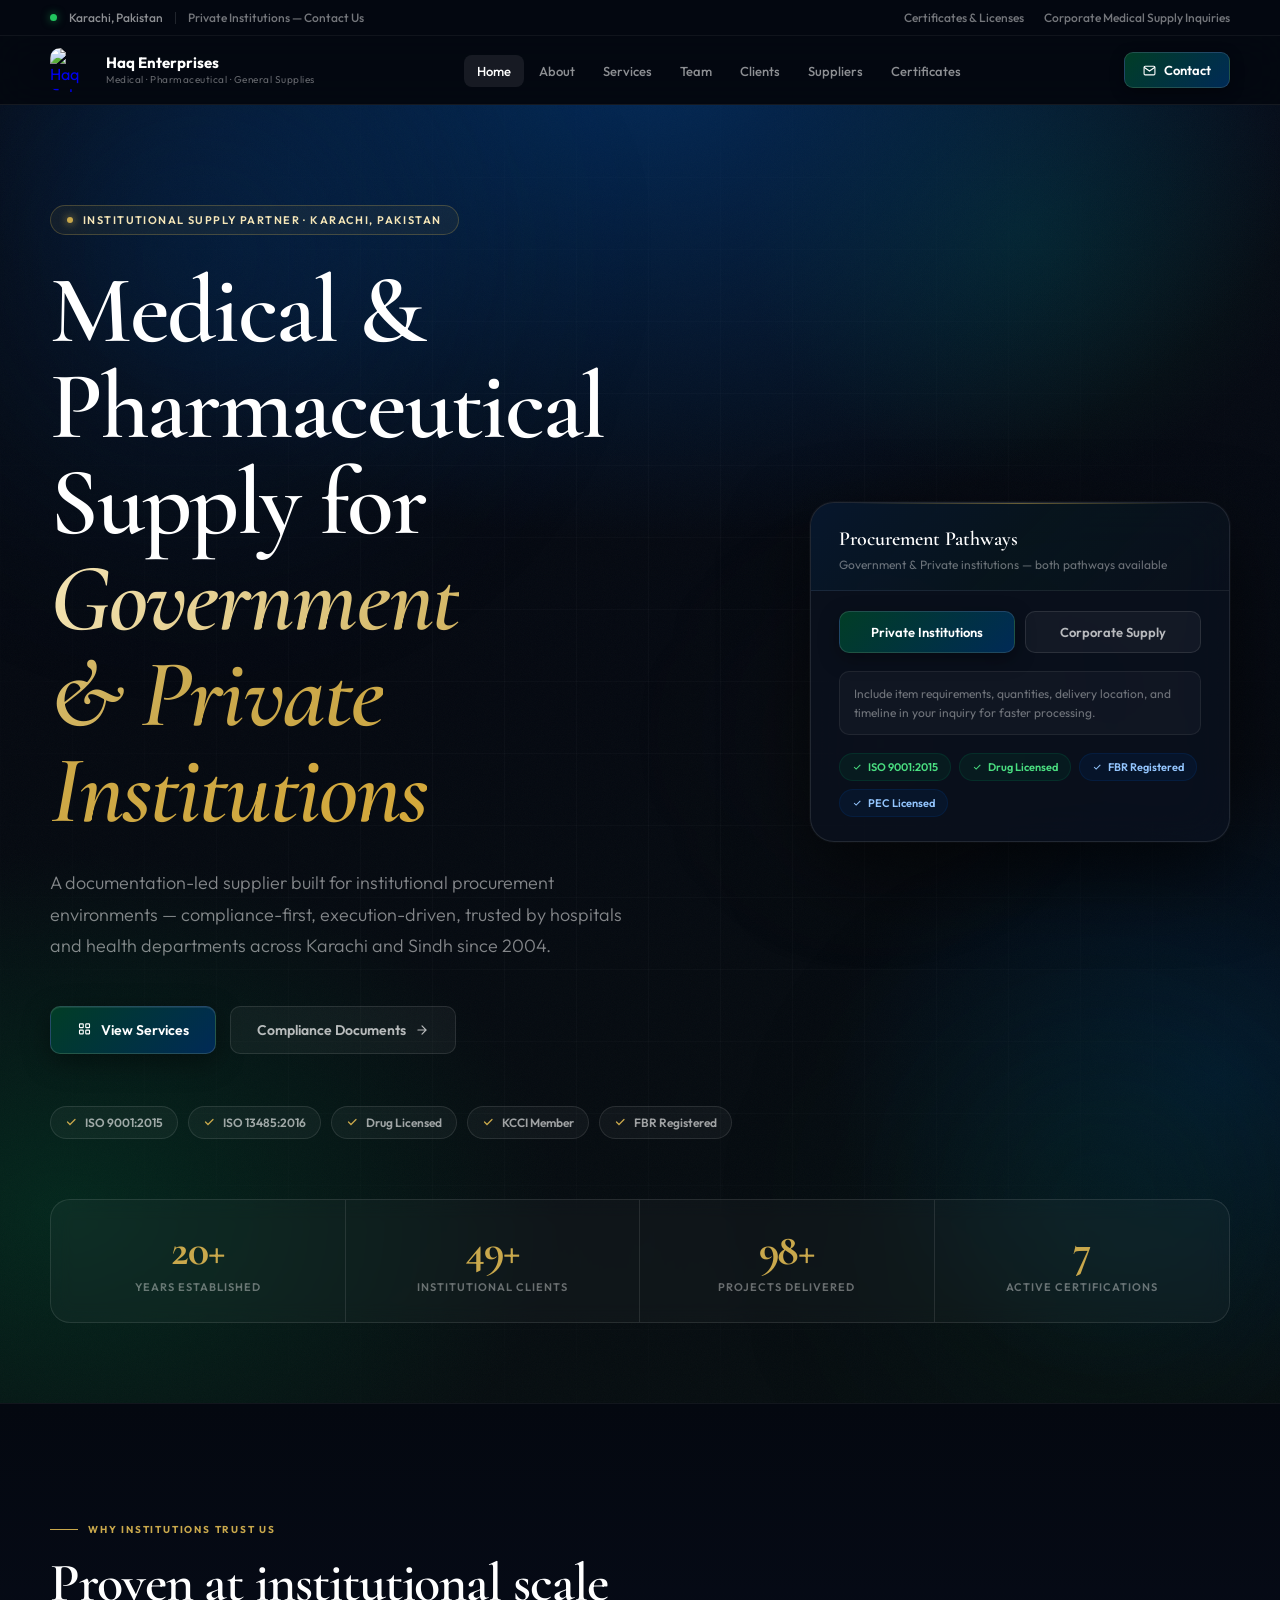
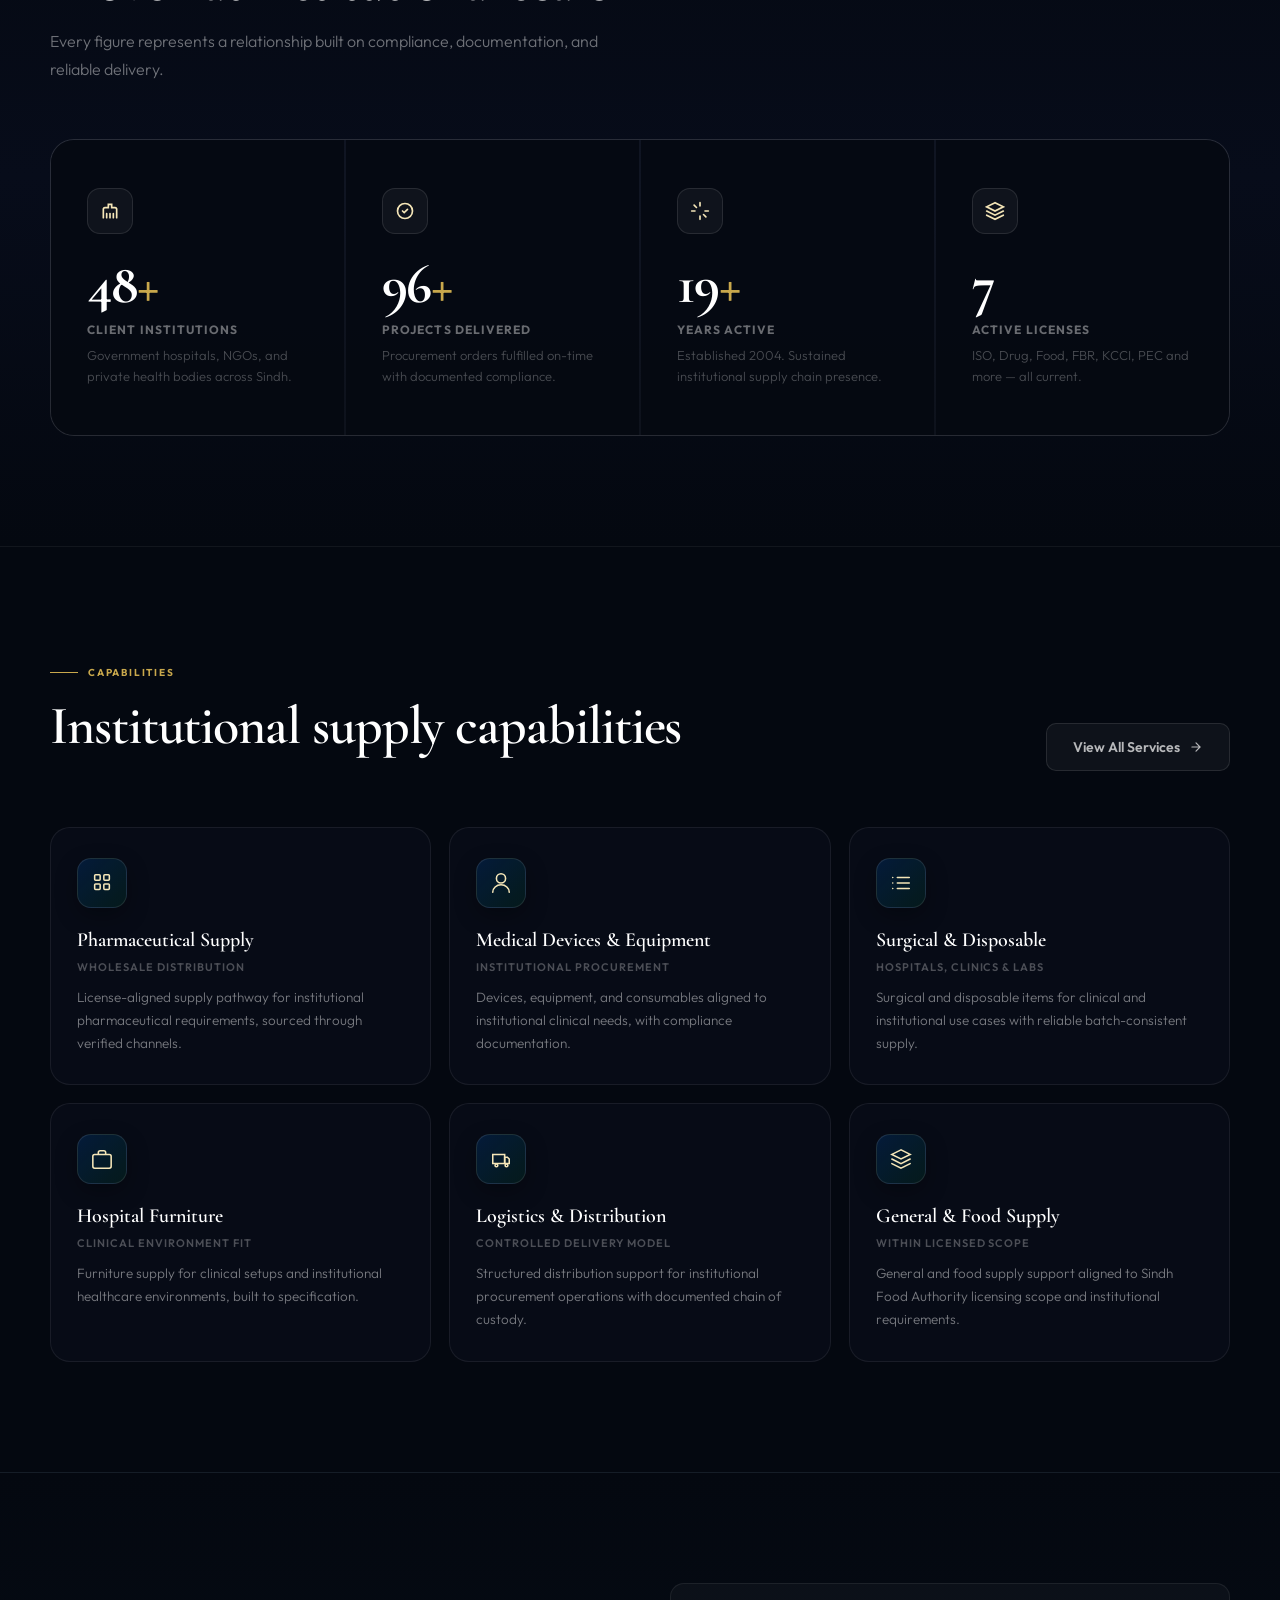
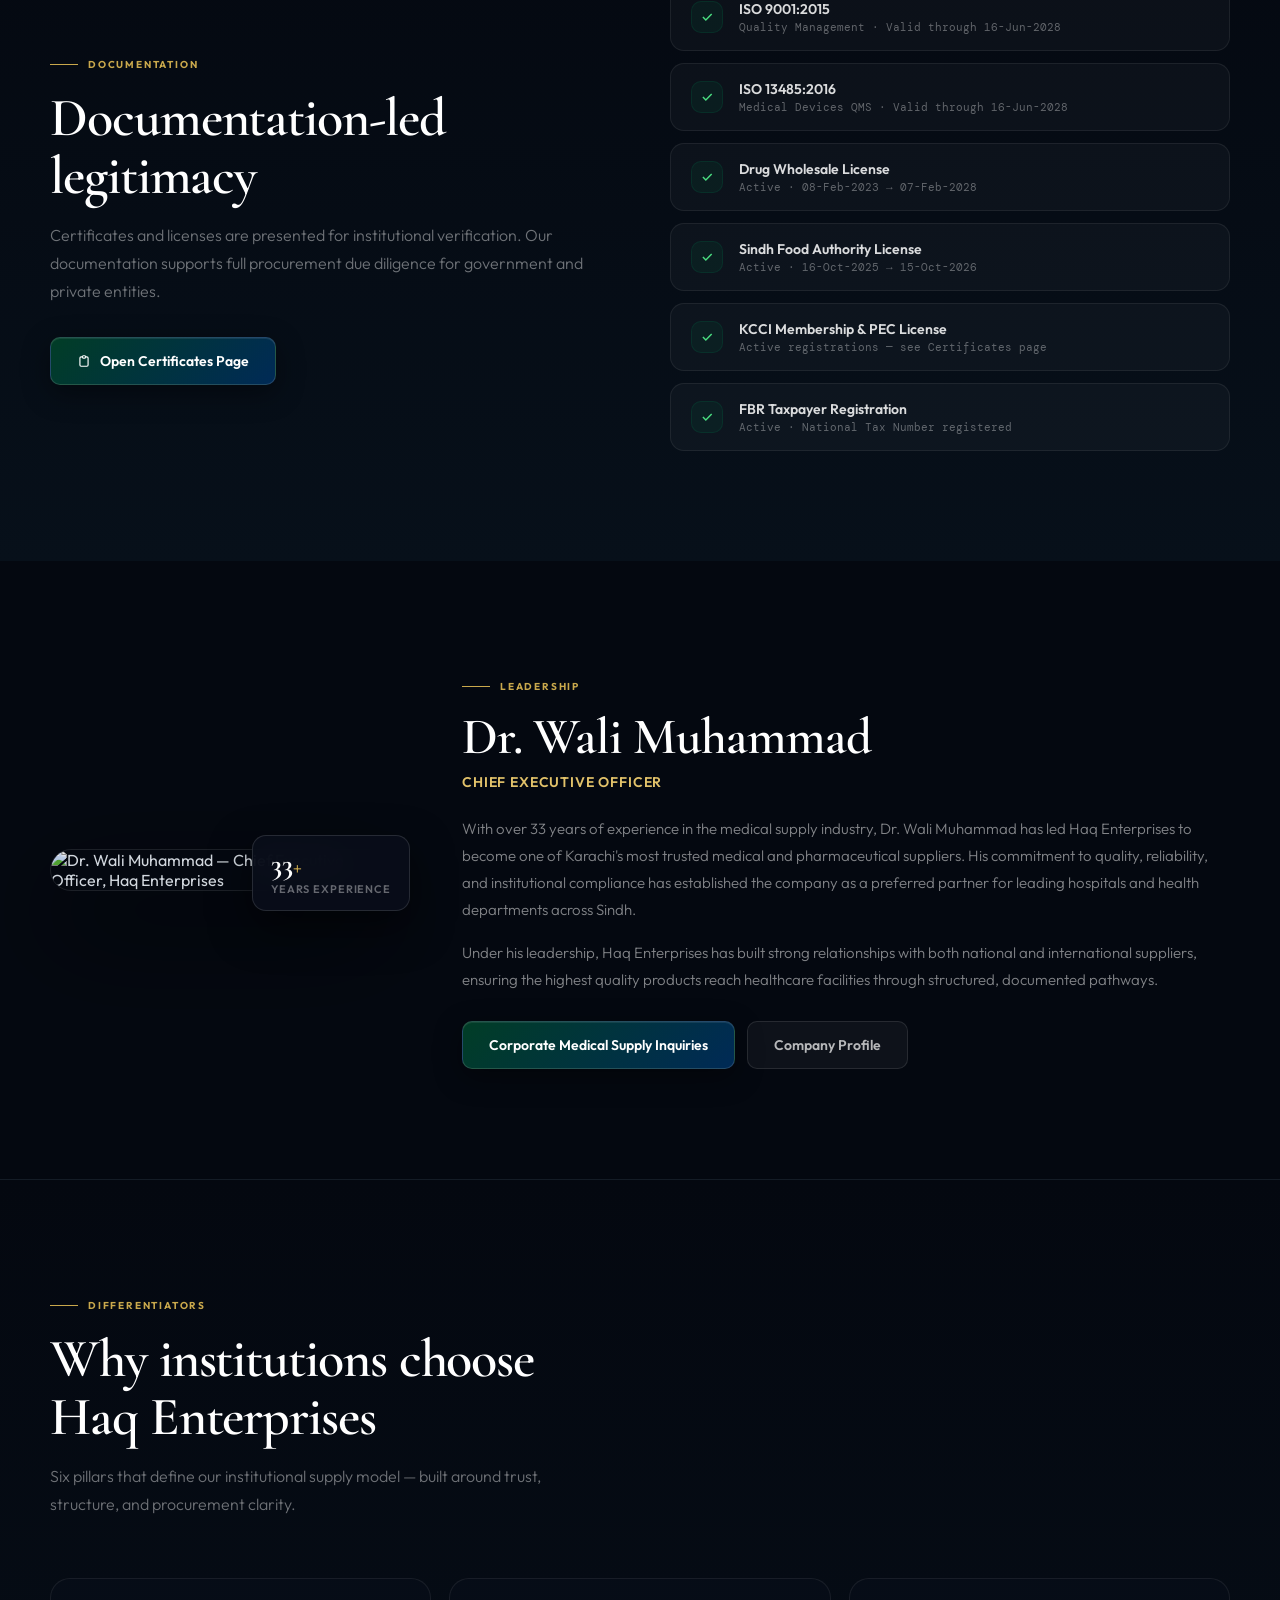
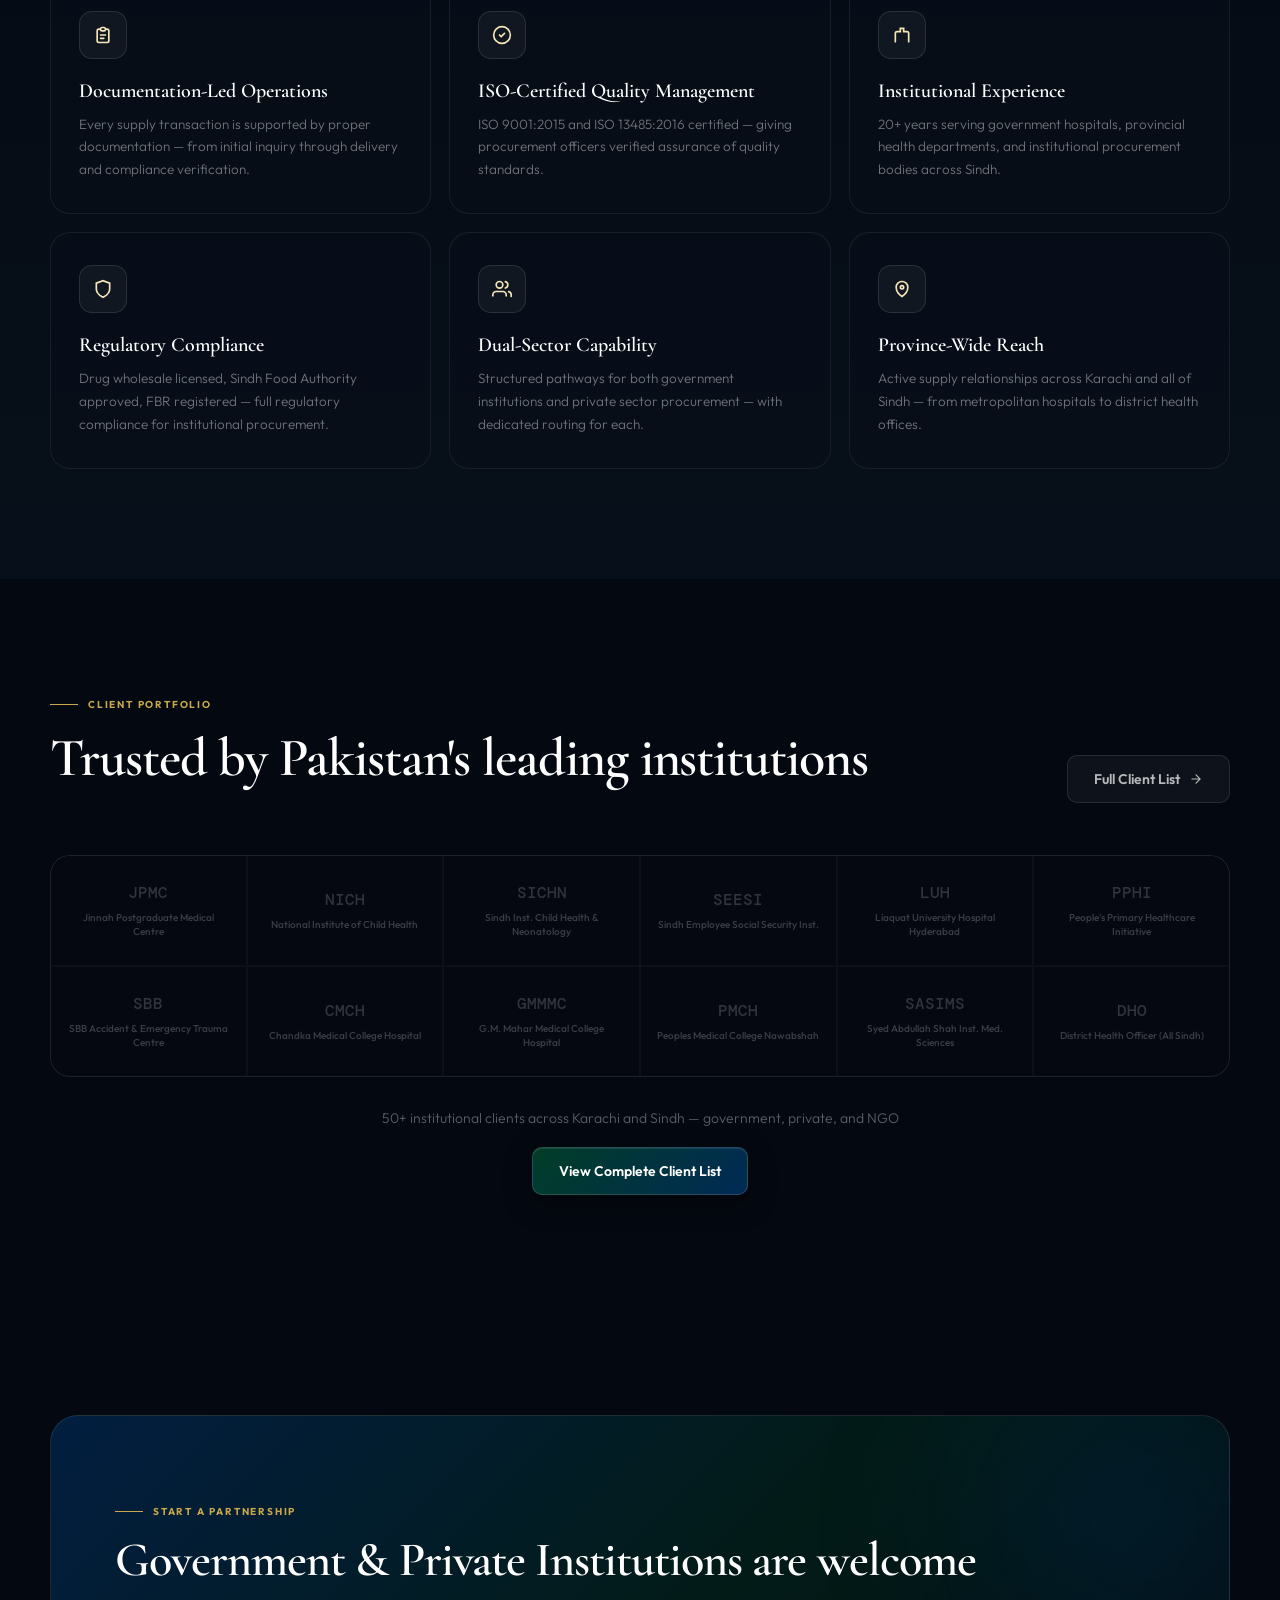
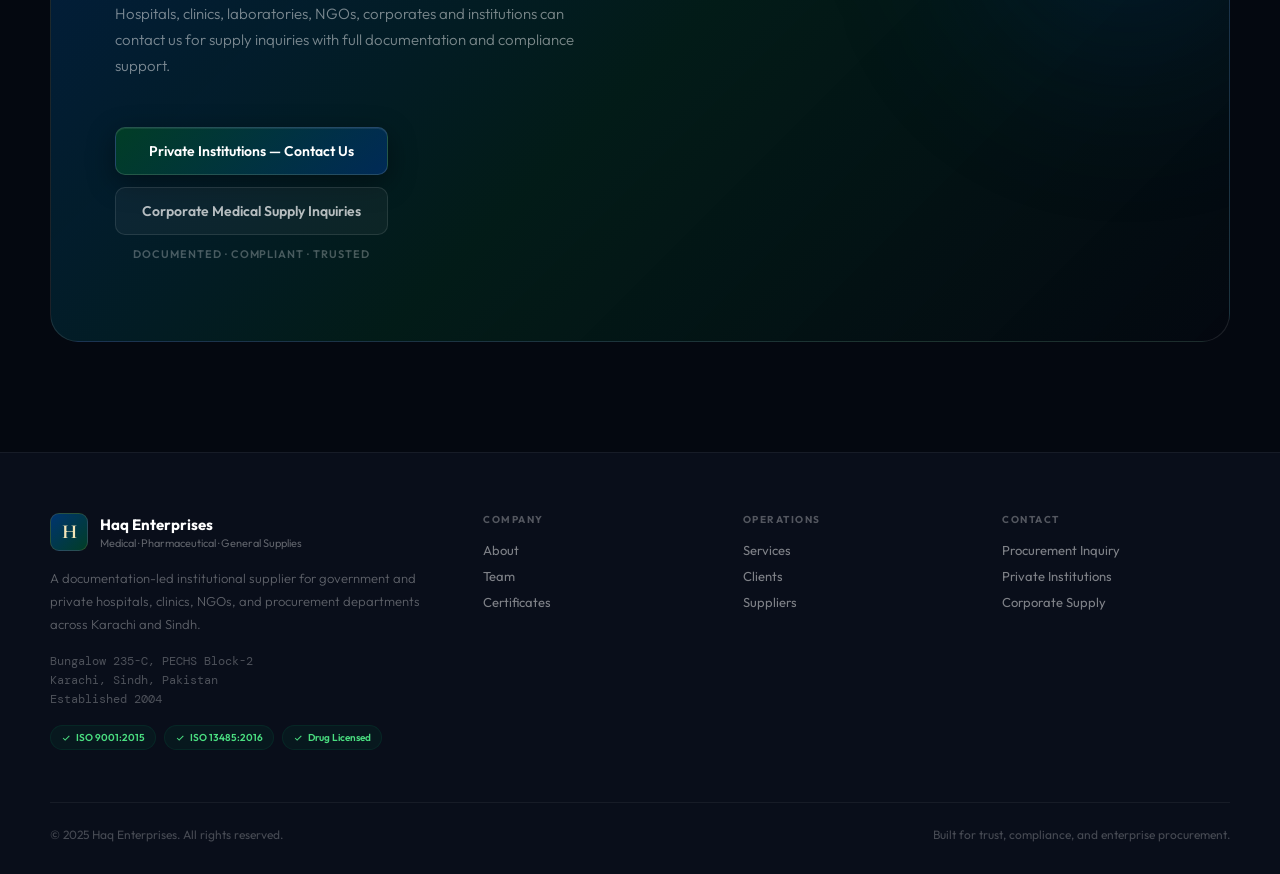
==== index.html @ 86def3c5 "Add files via upload" ====
<!DOCTYPE html>
<html lang="en">
<head>
  <meta charset="utf-8"/>
  <meta name="viewport" content="width=device-width, initial-scale=1"/>
  <meta name="theme-color" content="#001122"/>
  <title>Haq Enterprises — Institutional Medical, Pharmaceutical &amp; General Supplier · Karachi</title>
  <meta name="description" content="Haq Enterprises is a documentation-led institutional supplier for government and private hospitals, clinics, NGOs, and procurement departments across Karachi and Sindh. ISO 9001:2015 certified."/>
  <meta name="robots" content="index, follow"/>
  <link rel="canonical" href="index.html"/>
  <meta property="og:type" content="website"/>
  <meta property="og:title" content="Haq Enterprises — Institutional Medical &amp; Pharmaceutical Supplier"/>
  <meta property="og:description" content="Documentation-led institutional supply partner for government and private hospitals, clinics, laboratories, NGOs, and procurement departments."/>
  <meta property="og:site_name" content="Haq Enterprises"/>

  <link rel="preconnect" href="https://fonts.googleapis.com"/>
  <link rel="preconnect" href="https://fonts.gstatic.com" crossorigin/>
  <link href="https://fonts.googleapis.com/css2?family=Cormorant+Garamond:ital,wght@0,400;0,500;0,600;0,700;1,400;1,600&family=Outfit:wght@300;400;500;600;700&family=DM+Mono:wght@400;500&display=swap" rel="stylesheet"/>

  <script type="application/ld+json">
  {"@context":"https://schema.org","@graph":[{"@type":["Organization","LocalBusiness","MedicalBusiness"],"name":"Haq Enterprises","url":"index.html","logo":"assets/images/logo.png","description":"Institutional medical, pharmaceutical and general supplier based in Karachi.","address":{"@type":"PostalAddress","streetAddress":"Bungalow 235-C, PECHS Block-2","addressLocality":"Karachi","addressRegion":"Sindh","addressCountry":"PK"},"areaServed":"Pakistan"}]}
  </script>

  <style>
    /* ═══════════════════════════════════════════════════════
       HAQ ENTERPRISES — HOMEPAGE DESIGN SYSTEM
       Aesthetic: Dark Institutional Luxury
       Fonts: Cormorant Garamond (display) + Outfit (body) + DM Mono
    ═══════════════════════════════════════════════════════ */

    :root {
      --ink:        #040810;
      --ink-2:      #090e1a;
      --ink-3:      #0f1828;
      --navy:       #001F3F;
      --navy-2:     #002a56;
      --navy-3:     #003470;
      --forest:     #012a1a;
      --forest-2:   #013d26;
      --forest-3:   #016040;
      --platinum:   #e0e6ed;
      --platinum-2: #c8d2de;
      --gold:       #c9a84c;
      --gold-2:     #e2c26a;
      --gold-light: #f5e6b8;
      --white:      #ffffff;
      --glass:      rgba(255,255,255,0.045);
      --glass-2:    rgba(255,255,255,0.08);
      --glass-border: rgba(255,255,255,0.10);
      --glass-border-2: rgba(255,255,255,0.16);
      --ease:       cubic-bezier(0.25, 0.46, 0.45, 0.94);
      --ease-out:   cubic-bezier(0.16, 1, 0.3, 1);
    }

    *, *::before, *::after { box-sizing: border-box; margin: 0; padding: 0; }
    html { scroll-behavior: smooth; }
    body {
      font-family: 'Outfit', sans-serif;
      background: var(--ink);
      color: var(--platinum);
      overflow-x: hidden;
      -webkit-font-smoothing: antialiased;
    }
    ::-webkit-scrollbar { width: 5px; }
    ::-webkit-scrollbar-track { background: var(--ink-2); }
    ::-webkit-scrollbar-thumb { background: var(--navy-3); border-radius: 3px; }
    ::selection { background: rgba(201,168,76,0.25); color: var(--white); }
    img { max-width: 100%; display: block; }
    a { text-decoration: none; }

    /* ═══ LAYOUT ═══ */
    .container { max-width: 1260px; margin: 0 auto; padding: 0 40px; }
    .section { padding: 110px 0; }
    .section-sm { padding: 72px 0; }
    @media (max-width:768px) { .container { padding: 0 20px; } .section { padding: 72px 0; } .section-sm { padding: 48px 0; } }

    /* ═══ TOP BAR ═══ */
    .topbar {
      background: rgba(4,8,16,0.95);
      border-bottom: 1px solid rgba(255,255,255,0.05);
      padding: 10px 0;
    }
    .topbar-inner {
      display: flex; align-items: center; justify-content: space-between;
    }
    .topbar-left { display: flex; align-items: center; gap: 12px; }
    .topbar-live {
      width: 7px; height: 7px; border-radius: 50%;
      background: #22c55e;
      box-shadow: 0 0 8px rgba(34,197,94,0.6);
      animation: pulse-live 2s ease-in-out infinite;
    }
    @keyframes pulse-live { 0%,100%{opacity:1} 50%{opacity:0.4} }
    .topbar-text { font-size: 12px; font-weight: 500; color: rgba(255,255,255,0.55); }
    .topbar-link { font-size: 12px; font-weight: 500; color: rgba(255,255,255,0.45); transition: color .2s; }
    .topbar-link:hover { color: var(--gold-2); }
    .topbar-sep { width: 1px; height: 12px; background: rgba(255,255,255,0.12); }
    .topbar-right { display: flex; align-items: center; gap: 20px; }
    @media (max-width:900px) { .topbar { display: none; } }

    /* ═══ NAVIGATION ═══ */
    .nav {
      position: sticky; top: 0; z-index: 999;
      background: rgba(4,8,16,0.88);
      backdrop-filter: blur(20px) saturate(160%);
      border-bottom: 1px solid rgba(255,255,255,0.07);
      padding: 0;
    }
    .nav-inner {
      display: flex; align-items: center; justify-content: space-between;
      height: 68px;
    }
    .nav-brand {
      display: flex; align-items: center; gap: 12px;
    }
    .nav-brand-mark {
      width: 40px; height: 40px; border-radius: 10px; flex: 0 0 auto;
      background: linear-gradient(135deg, var(--navy-3), var(--forest-2));
      display: flex; align-items: center; justify-content: center;
      font-family: 'Cormorant Garamond', serif;
      font-size: 22px; font-weight: 700; color: var(--gold-light);
      border: 1px solid rgba(201,168,76,0.25);
      box-shadow: 0 6px 20px rgba(0,0,0,0.4);
    }
    .nav-brand-name { font-size: 15px; font-weight: 700; color: var(--white); line-height: 1; }
    .nav-brand-sub { font-size: 10px; font-weight: 400; color: rgba(255,255,255,0.38); letter-spacing: 0.05em; margin-top: 3px; }
    .nav-links { display: flex; align-items: center; gap: 2px; list-style: none; }
    .nav-links a { padding: 8px 13px; border-radius: 8px; font-size: 13px; font-weight: 500; color: rgba(255,255,255,0.55); transition: color .2s, background .2s; }
    .nav-links a:hover { color: var(--white); background: var(--glass); }
    .nav-links a.active { color: var(--white); background: var(--glass-2); }
    .nav-cta {
      display: inline-flex; align-items: center; gap: 8px;
      padding: 9px 18px; border-radius: 9px;
      background: linear-gradient(135deg, var(--forest-2), var(--navy-2));
      color: var(--white); font-size: 13px; font-weight: 600;
      border: 1px solid rgba(255,255,255,0.13);
      box-shadow: 0 4px 14px rgba(0,0,0,0.35);
      transition: transform .2s var(--ease), box-shadow .2s;
    }
    .nav-cta:hover { transform: translateY(-1px); box-shadow: 0 8px 24px rgba(0,0,0,0.45); color: var(--white); }
    .nav-toggle { display: none; background: none; border: 1px solid rgba(255,255,255,0.15); border-radius: 8px; padding: 8px 10px; cursor: pointer; color: var(--platinum); }
    @media (max-width:900px) {
      .nav-links { display: none; }
      .nav-cta { display: none; }
      .nav-toggle { display: flex; align-items: center; }
    }

    /* ═══ HERO ═══ */
    .hero {
      position: relative;
      min-height: 100vh;
      display: grid;
      place-items: center;
      padding: 100px 0 80px;
      overflow: hidden;
    }

    /* Multi-layer atmospheric background */
    .hero-bg {
      position: absolute; inset: 0; z-index: 0;
      background:
        radial-gradient(ellipse 100% 70% at 50% -5%, rgba(0,52,112,0.75), transparent 55%),
        radial-gradient(ellipse 70% 50% at 5% 85%, rgba(1,61,38,0.55), transparent 55%),
        radial-gradient(ellipse 55% 45% at 95% 75%, rgba(0,32,63,0.6), transparent 55%),
        radial-gradient(ellipse 40% 35% at 80% 10%, rgba(1,96,64,0.25), transparent 55%),
        linear-gradient(180deg, #050a14 0%, #040810 45%, #060d10 100%);
    }

    /* Fine grid */
    .hero-grid {
      position: absolute; inset: 0; z-index: 1;
      background-image:
        linear-gradient(rgba(255,255,255,0.022) 1px, transparent 1px),
        linear-gradient(90deg, rgba(255,255,255,0.022) 1px, transparent 1px);
      background-size: 72px 72px;
      mask-image: radial-gradient(ellipse 90% 90% at 50% 50%, black 20%, transparent 75%);
    }

    /* Noise grain */
    .hero-noise {
      position: absolute; inset: 0; z-index: 2;
      opacity: 0.028;
      background-image: url("data:image/svg+xml,%3Csvg viewBox='0 0 256 256' xmlns='http://www.w3.org/2000/svg'%3E%3Cfilter id='noise'%3E%3CfeTurbulence type='fractalNoise' baseFrequency='0.9' numOctaves='4' stitchTiles='stitch'/%3E%3C/filter%3E%3Crect width='100%25' height='100%25' filter='url(%23noise)'/%3E%3C/svg%3E");
      background-repeat: repeat;
      background-size: 200px 200px;
      pointer-events: none;
    }

    /* Atmospheric orbs */
    .orb { position: absolute; border-radius: 50%; filter: blur(90px); pointer-events: none; z-index: 1; }
    .orb-a { width: 700px; height: 700px; top: -200px; left: -150px; background: radial-gradient(circle, rgba(0,52,112,0.38), transparent 65%); animation: driftA 22s ease-in-out infinite alternate; }
    .orb-b { width: 550px; height: 550px; bottom: -80px; right: -100px; background: radial-gradient(circle, rgba(1,61,38,0.32), transparent 65%); animation: driftB 28s ease-in-out infinite alternate; }
    .orb-c { width: 350px; height: 350px; top: 35%; left: 55%; background: radial-gradient(circle, rgba(201,168,76,0.06), transparent 65%); animation: pulse-orb 9s ease-in-out infinite; }
    @keyframes driftA { from{transform:translate(0,0)} to{transform:translate(50px,35px)} }
    @keyframes driftB { from{transform:translate(0,0)} to{transform:translate(-40px,25px)} }
    @keyframes pulse-orb { 0%,100%{transform:scale(1);opacity:.5} 50%{transform:scale(1.2);opacity:1} }

    /* Medical cross elements */
    .med-x { position: absolute; z-index: 2; pointer-events: none; opacity: 0; animation: medFloat 14s ease-in-out infinite; }
    .med-x svg { opacity: 0.07; }
    .med-x:nth-child(1) { top: 18%; left: 6%; animation-duration: 13s; animation-delay: 0s; }
    .med-x:nth-child(2) { top: 72%; left: 4%; animation-duration: 17s; animation-delay: 2s; }
    .med-x:nth-child(3) { top: 14%; right: 8%; animation-duration: 15s; animation-delay: 1s; }
    .med-x:nth-child(4) { top: 78%; right: 6%; animation-duration: 12s; animation-delay: 4s; }
    .med-x:nth-child(5) { top: 44%; left: 2%; animation-duration: 19s; animation-delay: 3s; }
    .med-x:nth-child(6) { top: 30%; right: 3%; animation-duration: 16s; animation-delay: 6s; }
    @keyframes medFloat {
      0%,100% { opacity:0; transform: translateY(0) rotate(0deg); }
      10%,90% { opacity:1; }
      50% { transform: translateY(-18px) rotate(8deg); }
    }

    .hero-inner { position: relative; z-index: 3; width: 100%; }

    /* Eyebrow */
    .hero-eyebrow {
      display: inline-flex; align-items: center; gap: 10px;
      padding: 7px 16px; border-radius: 999px;
      border: 1px solid rgba(201,168,76,0.28);
      background: rgba(201,168,76,0.07);
      font-size: 11px; font-weight: 600;
      color: var(--gold-light);
      letter-spacing: 0.13em; text-transform: uppercase;
      margin-bottom: 28px;
      animation: slideUp 0.9s var(--ease-out) both;
    }
    .eyebrow-dot { width: 6px; height: 6px; border-radius: 50%; background: var(--gold); box-shadow: 0 0 8px var(--gold); animation: pulse-live 2s ease-in-out infinite; }

    /* Main headline */
    .hero-h1 {
      font-family: 'Cormorant Garamond', serif;
      font-size: clamp(48px, 7.5vw, 96px);
      font-weight: 600; line-height: 1.0;
      letter-spacing: -0.02em;
      color: var(--white);
      margin-bottom: 28px;
      animation: slideUp 0.9s var(--ease-out) 0.1s both;
    }
    .hero-h1 em {
      font-style: italic;
      background: linear-gradient(130deg, var(--gold-light) 0%, var(--gold) 50%, #d4a83a 100%);
      -webkit-background-clip: text; -webkit-text-fill-color: transparent; background-clip: text;
    }

    /* Sub */
    .hero-sub {
      font-size: clamp(15px, 2vw, 18px);
      font-weight: 300; line-height: 1.75;
      color: rgba(255,255,255,0.5);
      max-width: 580px;
      margin-bottom: 44px;
      animation: slideUp 0.9s var(--ease-out) 0.2s both;
    }

    /* CTA row */
    .hero-btns {
      display: flex; gap: 14px; flex-wrap: wrap;
      margin-bottom: 52px;
      animation: slideUp 0.9s var(--ease-out) 0.3s both;
    }
    .btn-primary {
      display: inline-flex; align-items: center; gap: 9px;
      padding: 14px 26px; border-radius: 10px;
      background: linear-gradient(135deg, var(--forest-2), var(--navy-2));
      color: var(--white); font-family: 'Outfit', sans-serif;
      font-size: 14px; font-weight: 600;
      border: 1px solid rgba(255,255,255,0.14);
      box-shadow: 0 8px 28px rgba(0,0,0,0.4), inset 0 1px 0 rgba(255,255,255,0.08);
      transition: transform .25s var(--ease), box-shadow .25s;
    }
    .btn-primary:hover { transform: translateY(-2px); box-shadow: 0 16px 44px rgba(0,0,0,0.5), 0 0 60px rgba(1,61,38,0.3); color: var(--white); }
    .btn-ghost {
      display: inline-flex; align-items: center; gap: 9px;
      padding: 14px 26px; border-radius: 10px;
      background: var(--glass); border: 1px solid var(--glass-border);
      color: rgba(255,255,255,0.7); font-family: 'Outfit', sans-serif;
      font-size: 14px; font-weight: 600;
      transition: color .2s, background .2s, transform .2s;
    }
    .btn-ghost:hover { color: var(--white); background: var(--glass-2); transform: translateY(-2px); }

    /* Trust badge row */
    .hero-trust {
      display: flex; gap: 10px; flex-wrap: wrap;
      animation: slideUp 0.9s var(--ease-out) 0.4s both;
    }
    .trust-chip {
      display: inline-flex; align-items: center; gap: 8px;
      padding: 8px 14px; border-radius: 999px;
      background: rgba(255,255,255,0.04); border: 1px solid rgba(255,255,255,0.10);
      font-size: 12px; font-weight: 600; color: rgba(255,255,255,0.6);
    }
    .trust-chip svg { color: var(--gold); flex: 0 0 auto; }

    /* Right card */
    .hero-card {
      background: rgba(10,18,32,0.7);
      border: 1px solid rgba(255,255,255,0.10);
      border-radius: 24px;
      backdrop-filter: blur(24px);
      overflow: hidden;
      box-shadow: 0 32px 80px rgba(0,0,0,0.6), 0 0 0 1px rgba(255,255,255,0.04);
      animation: slideUp 0.9s var(--ease-out) 0.25s both;
      position: relative;
    }
    .hero-card::before {
      content: '';
      position: absolute; top: 0; left: 10%; right: 10%; height: 1px;
      background: linear-gradient(90deg, transparent, rgba(201,168,76,0.5), transparent);
    }
    .hero-card-head {
      padding: 24px 28px 18px;
      border-bottom: 1px solid rgba(255,255,255,0.07);
      background: linear-gradient(135deg, rgba(0,52,112,0.2), rgba(1,61,38,0.12), transparent);
    }
    .hero-card-title {
      font-family: 'Cormorant Garamond', serif;
      font-size: 20px; font-weight: 600;
      color: var(--white); margin-bottom: 6px;
    }
    .hero-card-sub { font-size: 12px; font-weight: 400; color: rgba(255,255,255,0.4); }
    .hero-card-body { padding: 20px 28px 24px; }

    .procurement-row {
      display: flex; gap: 10px; margin-bottom: 18px;
    }
    .proc-btn {
      flex: 1; padding: 12px 14px; border-radius: 10px;
      text-align: center; font-size: 13px; font-weight: 600;
      transition: transform .2s, box-shadow .2s;
    }
    .proc-btn:hover { transform: translateY(-1px); }
    .proc-btn-a {
      background: linear-gradient(135deg, var(--forest-2), var(--navy-2));
      color: var(--white); border: 1px solid rgba(255,255,255,0.12);
      box-shadow: 0 6px 20px rgba(0,0,0,0.35);
    }
    .proc-btn-a:hover { color: var(--white); box-shadow: 0 10px 30px rgba(0,0,0,0.45); }
    .proc-btn-b {
      background: var(--glass); border: 1px solid var(--glass-border);
      color: rgba(255,255,255,0.7);
    }
    .proc-btn-b:hover { color: var(--white); }

    .hero-note {
      background: rgba(255,255,255,0.03); border: 1px solid rgba(255,255,255,0.07);
      border-radius: 10px; padding: 12px 14px;
      font-size: 12px; font-weight: 400; line-height: 1.6;
      color: rgba(255,255,255,0.4); margin-bottom: 18px;
    }

    .compliance-row { display: flex; flex-wrap: wrap; gap: 8px; }
    .comp-chip {
      display: inline-flex; align-items: center; gap: 6px;
      padding: 6px 12px; border-radius: 999px;
      font-size: 11px; font-weight: 600;
    }
    .comp-chip.green { background: rgba(1,96,64,0.15); border: 1px solid rgba(1,96,64,0.28); color: #4ade80; }
    .comp-chip.navy { background: rgba(0,52,112,0.18); border: 1px solid rgba(0,52,112,0.30); color: #93c5fd; }

    /* Stat strip under hero */
    .hero-stats-strip {
      margin-top: 60px;
      display: grid;
      grid-template-columns: repeat(4, 1fr);
      border: 1px solid var(--glass-border);
      border-radius: 20px;
      overflow: hidden;
      background: rgba(255,255,255,0.03);
      backdrop-filter: blur(10px);
      animation: slideUp 0.9s var(--ease-out) 0.5s both;
    }
    .hstat {
      padding: 28px 24px; text-align: center;
      border-right: 1px solid var(--glass-border);
    }
    .hstat:last-child { border-right: none; }
    .hstat-num {
      font-family: 'Cormorant Garamond', serif;
      font-size: 44px; font-weight: 700;
      color: var(--white); line-height: 1; letter-spacing: -0.03em;
    }
    .hstat-num span { color: var(--gold); }
    .hstat-label { font-size: 11px; font-weight: 600; color: rgba(255,255,255,0.38); letter-spacing: 0.09em; text-transform: uppercase; margin-top: 8px; }
    @media (max-width:640px) {
      .hero-stats-strip { grid-template-columns: repeat(2,1fr); }
      .hstat:nth-child(2) { border-right: none; }
      .hstat:nth-child(1), .hstat:nth-child(2) { border-bottom: 1px solid var(--glass-border); }
    }

    @keyframes slideUp {
      from { opacity: 0; transform: translateY(28px); }
      to   { opacity: 1; transform: translateY(0); }
    }

    /* Hero two-column layout */
    .hero-cols { display: grid; grid-template-columns: 1fr 420px; gap: 60px; align-items: center; }
    @media (max-width: 1100px) { .hero-cols { grid-template-columns: 1fr; } .hero-card { max-width: 520px; } }

    /* ═══ SECTION LABELS ═══ */
    .s-label {
      display: inline-flex; align-items: center; gap: 10px;
      font-size: 10px; font-weight: 700; letter-spacing: 0.18em;
      text-transform: uppercase; color: var(--gold);
      margin-bottom: 18px;
    }
    .s-label::before { content: ''; width: 28px; height: 1px; background: var(--gold); }

    .s-title {
      font-family: 'Cormorant Garamond', serif;
      font-size: clamp(34px, 4.5vw, 54px);
      font-weight: 600; line-height: 1.07;
      letter-spacing: -0.02em; color: var(--white);
      margin-bottom: 16px;
    }
    .s-sub { font-size: 16px; font-weight: 300; line-height: 1.75; color: rgba(255,255,255,0.42); }

    /* ═══ METRICS SECTION ═══ */
    .metrics-section {
      background: linear-gradient(180deg, var(--ink) 0%, #070c1a 50%, var(--ink) 100%);
      border-top: 1px solid rgba(255,255,255,0.055);
      border-bottom: 1px solid rgba(255,255,255,0.055);
    }

    .metrics-grid { display: grid; grid-template-columns: repeat(4,1fr); gap: 2px; background: rgba(255,255,255,0.04); border: 1px solid var(--glass-border); border-radius: 24px; overflow: hidden; }
    @media (max-width:768px) { .metrics-grid { grid-template-columns: repeat(2,1fr); } }
    @media (max-width:420px) { .metrics-grid { grid-template-columns: 1fr; } }

    .metric-block {
      padding: 48px 36px;
      background: rgba(4,8,16,0.85);
      position: relative;
      transition: background .3s;
    }
    .metric-block:hover { background: rgba(9,14,26,0.95); }
    .metric-block::after { content:''; position:absolute; bottom:0; left:32px; right:32px; height:1px; background:linear-gradient(90deg,transparent,rgba(201,168,76,0.4),transparent); opacity:0; transition:opacity .3s; }
    .metric-block:hover::after { opacity:1; }

    .metric-ico {
      width: 46px; height: 46px; border-radius: 13px;
      display: flex; align-items: center; justify-content: center;
      background: var(--glass); border: 1px solid var(--glass-border);
      color: var(--gold-light); margin-bottom: 22px;
    }
    .metric-n {
      font-family: 'Cormorant Garamond', serif;
      font-size: 56px; font-weight: 700;
      color: var(--white); line-height: 1; letter-spacing: -0.03em;
    }
    .metric-n .plus { color: var(--gold); }
    .metric-lbl { font-size: 12px; font-weight: 700; letter-spacing: 0.09em; text-transform: uppercase; color: rgba(255,255,255,0.4); margin-top: 10px; }
    .metric-desc { font-size: 13px; font-weight: 300; line-height: 1.6; color: rgba(255,255,255,0.27); margin-top: 8px; }

    /* ═══ SERVICES SECTION ═══ */
    .services-section { background: var(--ink); }

    .services-header { display: flex; align-items: flex-end; justify-content: space-between; gap: 24px; flex-wrap: wrap; margin-bottom: 56px; }

    .services-grid { display: grid; grid-template-columns: repeat(3,1fr); gap: 18px; }
    @media (max-width:900px) { .services-grid { grid-template-columns: repeat(2,1fr); } }
    @media (max-width:560px) { .services-grid { grid-template-columns: 1fr; } }

    .svc-card {
      background: rgba(9,14,26,0.7);
      border: 1px solid rgba(255,255,255,0.07);
      border-radius: 20px; padding: 30px 26px;
      position: relative; overflow: hidden;
      transition: transform .3s var(--ease), box-shadow .3s, border-color .3s;
    }
    .svc-card::before {
      content: '';
      position: absolute; top: 0; left: 0; right: 0; height: 1px;
      background: linear-gradient(90deg, transparent, rgba(201,168,76,0.4), transparent);
      opacity: 0; transition: opacity .3s;
    }
    .svc-card:hover { transform: translateY(-4px); box-shadow: 0 28px 70px rgba(0,0,0,0.55), 0 0 60px rgba(0,52,112,0.2); border-color: rgba(201,168,76,0.18); }
    .svc-card:hover::before { opacity: 1; }

    /* Sweep effect */
    .svc-card::after {
      content: '';
      position: absolute; inset: 0;
      background: linear-gradient(110deg, transparent 45%, rgba(255,255,255,0.018) 50%, transparent 55%);
      opacity: 0; pointer-events: none; transition: opacity .3s;
    }
    .svc-card:hover::after { opacity: 1; }

    .svc-ico {
      width: 50px; height: 50px; border-radius: 14px; margin-bottom: 20px;
      display: flex; align-items: center; justify-content: center;
      background: linear-gradient(135deg, rgba(0,52,112,0.4), rgba(1,61,38,0.3));
      border: 1px solid rgba(255,255,255,0.1);
      color: var(--gold-light);
      box-shadow: 0 8px 22px rgba(0,0,0,0.3);
      transition: box-shadow .3s;
    }
    .svc-card:hover .svc-ico { box-shadow: 0 12px 32px rgba(0,0,0,0.4), 0 0 20px rgba(201,168,76,0.15); }
    .svc-h { font-family: 'Cormorant Garamond', serif; font-size: 20px; font-weight: 600; color: var(--white); margin-bottom: 8px; line-height: 1.2; }
    .svc-sub { font-size: 11px; font-weight: 600; color: rgba(255,255,255,0.28); letter-spacing: 0.09em; text-transform: uppercase; margin-bottom: 12px; }
    .svc-body { font-size: 13.5px; font-weight: 300; line-height: 1.7; color: rgba(255,255,255,0.45); }

    /* ═══ COMPLIANCE / TRUST SECTION ═══ */
    .compliance-section {
      background: linear-gradient(180deg, var(--ink) 0%, #07101a 100%);
      border-top: 1px solid rgba(255,255,255,0.055);
    }

    .compliance-grid { display: grid; grid-template-columns: 1fr 1fr; gap: 60px; align-items: center; }
    @media (max-width:900px) { .compliance-grid { grid-template-columns: 1fr; gap: 40px; } }

    .cert-list { list-style: none; display: flex; flex-direction: column; gap: 12px; }
    .cert-item {
      display: flex; align-items: center; gap: 16px;
      padding: 16px 20px; border-radius: 14px;
      background: rgba(255,255,255,0.03); border: 1px solid rgba(255,255,255,0.07);
      transition: background .2s, border-color .2s;
    }
    .cert-item:hover { background: rgba(255,255,255,0.055); border-color: rgba(201,168,76,0.2); }
    .cert-check {
      width: 32px; height: 32px; border-radius: 10px; flex: 0 0 auto;
      display: flex; align-items: center; justify-content: center;
      background: rgba(1,96,64,0.15); border: 1px solid rgba(1,96,64,0.25);
      color: #4ade80;
    }
    .cert-name { font-size: 14px; font-weight: 600; color: rgba(255,255,255,0.85); }
    .cert-validity { font-size: 11px; font-weight: 400; color: rgba(255,255,255,0.35); margin-top: 2px; font-family: 'DM Mono', monospace; }

    /* ═══ CEO SECTION ═══ */
    .ceo-section { background: var(--ink); }
    .ceo-grid { display: grid; grid-template-columns: 340px 1fr; gap: 72px; align-items: center; }
    @media (max-width:900px) { .ceo-grid { grid-template-columns: 1fr; gap: 40px; } }

    .ceo-portrait {
      position: relative;
    }
    .ceo-portrait img {
      width: 100%; border-radius: 24px;
      border: 1px solid rgba(255,255,255,0.1);
      box-shadow: 0 40px 100px rgba(0,0,0,0.6);
      filter: brightness(0.92) contrast(1.04);
    }
    .ceo-portrait::before {
      content: '';
      position: absolute; inset: -1px; border-radius: 25px;
      background: linear-gradient(135deg, rgba(201,168,76,0.3), transparent 50%, rgba(0,52,112,0.2));
      z-index: -1;
    }
    .ceo-portrait-card {
      position: absolute; bottom: -20px; right: -20px;
      background: rgba(9,14,26,0.92); border: 1px solid rgba(255,255,255,0.12);
      backdrop-filter: blur(16px); border-radius: 14px; padding: 14px 18px;
      box-shadow: 0 16px 40px rgba(0,0,0,0.5);
    }
    .ceo-card-val { font-family: 'Cormorant Garamond', serif; font-size: 28px; font-weight: 700; color: var(--white); line-height: 1; }
    .ceo-card-lbl { font-size: 11px; font-weight: 600; color: rgba(255,255,255,0.38); letter-spacing: 0.08em; text-transform: uppercase; margin-top: 4px; }
    @media (max-width:900px) { .ceo-portrait-card { bottom: 16px; right: 16px; } }

    .ceo-name { font-family: 'Cormorant Garamond', serif; font-size: clamp(36px,4vw,52px); font-weight: 600; color: var(--white); letter-spacing: -0.02em; line-height: 1.05; margin-bottom: 8px; }
    .ceo-role { font-size: 14px; font-weight: 600; color: var(--gold-2); letter-spacing: 0.06em; text-transform: uppercase; margin-bottom: 24px; }
    .ceo-body { font-size: 15px; font-weight: 300; line-height: 1.8; color: rgba(255,255,255,0.5); margin-bottom: 16px; }

    /* ═══ WHY CHOOSE US ═══ */
    .why-section {
      background: linear-gradient(180deg, var(--ink) 0%, #07101a 100%);
      border-top: 1px solid rgba(255,255,255,0.05);
    }

    .why-grid { display: grid; grid-template-columns: repeat(3,1fr); gap: 18px; margin-top: 60px; }
    @media (max-width:900px) { .why-grid { grid-template-columns: repeat(2,1fr); } }
    @media (max-width:560px) { .why-grid { grid-template-columns: 1fr; } }

    .why-card {
      padding: 32px 28px;
      background: rgba(9,14,26,0.65); border: 1px solid rgba(255,255,255,0.07);
      border-radius: 20px;
      transition: transform .3s var(--ease), border-color .3s, box-shadow .3s;
    }
    .why-card:hover { transform: translateY(-3px); border-color: rgba(201,168,76,0.2); box-shadow: 0 24px 60px rgba(0,0,0,0.45); }
    .why-ico {
      width: 48px; height: 48px; border-radius: 13px;
      display: flex; align-items: center; justify-content: center;
      background: var(--glass); border: 1px solid var(--glass-border);
      color: var(--gold-light); margin-bottom: 20px;
    }
    .why-h { font-family: 'Cormorant Garamond', serif; font-size: 20px; font-weight: 600; color: var(--white); margin-bottom: 10px; }
    .why-body { font-size: 13.5px; font-weight: 300; line-height: 1.7; color: rgba(255,255,255,0.42); }

    /* ═══ CLIENTS PREVIEW ═══ */
    .clients-section { background: var(--ink); }

    .clients-preview { display: flex; align-items: flex-end; justify-content: space-between; gap: 24px; flex-wrap: wrap; margin-bottom: 52px; }

    .abbr-wall {
      display: grid;
      grid-template-columns: repeat(6, 1fr);
      gap: 2px;
      border: 1px solid rgba(255,255,255,0.07);
      border-radius: 20px; overflow: hidden;
      background: rgba(255,255,255,0.035);
    }
    @media (max-width:900px) { .abbr-wall { grid-template-columns: repeat(3,1fr); } }
    @media (max-width:500px) { .abbr-wall { grid-template-columns: repeat(2,1fr); } }

    .abbr-cell {
      display: flex; flex-direction: column; align-items: center; justify-content: center; gap: 8px;
      padding: 26px 16px; background: rgba(4,8,16,0.85);
      text-align: center; transition: background .25s;
    }
    .abbr-cell:hover { background: rgba(12,20,36,0.95); }
    .abbr-code {
      font-family: 'DM Mono', monospace; font-size: 16px; font-weight: 500;
      color: rgba(255,255,255,0.18); transition: color .25s;
    }
    .abbr-cell:hover .abbr-code { color: var(--gold-2); }
    .abbr-name { font-size: 10px; font-weight: 500; color: rgba(255,255,255,0.22); line-height: 1.4; transition: color .25s; }
    .abbr-cell:hover .abbr-name { color: rgba(255,255,255,0.6); }

    /* ═══ CTA SECTION ═══ */
    .cta-section { background: var(--ink); }
    .cta-card {
      position: relative; overflow: hidden;
      border-radius: 28px; border: 1px solid rgba(255,255,255,0.1);
      padding: 80px 64px;
      background: linear-gradient(135deg, rgba(0,52,112,0.5) 0%, rgba(1,61,38,0.38) 50%, rgba(4,8,16,0.9) 100%);
    }
    .cta-card::before { content:''; position:absolute; top:-1px; left:8%; right:8%; height:1px; background:linear-gradient(90deg,transparent,rgba(201,168,76,0.55),transparent); }
    .cta-orb { position:absolute; width:500px; height:500px; right:-150px; top:-150px; border-radius:50%; background:radial-gradient(circle,rgba(0,52,112,0.28),transparent 65%); filter:blur(60px); pointer-events:none; }

    .cta-inner { position:relative; z-index:1; display:flex; align-items:center; justify-content:space-between; gap:48px; flex-wrap:wrap; }
    .cta-h { font-family:'Cormorant Garamond',serif; font-size:clamp(30px,4vw,48px); font-weight:600; color:var(--white); letter-spacing:-0.02em; margin-bottom:14px; line-height:1.1; }
    .cta-sub { font-size:15px; font-weight:300; line-height:1.75; color:rgba(255,255,255,0.48); max-width:480px; }
    .cta-btns { display:flex; flex-direction:column; gap:12px; min-width:220px; }
    .cta-note { font-size:11px; font-weight:600; text-align:center; color:rgba(255,255,255,0.28); letter-spacing:0.09em; text-transform:uppercase; }

    @media (max-width:768px) { .cta-card { padding: 48px 28px; } }

    /* ═══ FOOTER ═══ */
    .footer {
      background: var(--ink-2);
      border-top: 1px solid rgba(255,255,255,0.06);
      padding: 60px 0 32px;
    }
    .footer-top { display: grid; grid-template-columns: 1fr 2fr; gap: 60px; margin-bottom: 52px; }
    @media (max-width:768px) { .footer-top { grid-template-columns: 1fr; gap: 40px; } }

    .footer-brand { display: flex; align-items: center; gap: 12px; margin-bottom: 16px; }
    .footer-brand-mark { width: 38px; height: 38px; border-radius: 9px; background: linear-gradient(135deg,var(--navy-3),var(--forest-2)); display:flex; align-items:center; justify-content:center; font-family:'Cormorant Garamond',serif; font-size:20px; font-weight:700; color:var(--gold-light); border:1px solid rgba(201,168,76,0.2); }
    .footer-brand-name { font-size: 15px; font-weight: 700; color: var(--white); }
    .footer-brand-sub { font-size: 11px; color: rgba(255,255,255,0.35); margin-top: 2px; }
    .footer-desc { font-size: 13px; font-weight: 300; line-height: 1.75; color: rgba(255,255,255,0.35); margin-bottom: 16px; }
    .footer-addr { font-size: 12px; font-weight: 400; color: rgba(255,255,255,0.28); font-family: 'DM Mono', monospace; line-height: 1.6; }

    .footer-links { display: grid; grid-template-columns: repeat(3,1fr); gap: 32px; }
    @media (max-width:560px) { .footer-links { grid-template-columns: repeat(2,1fr); } }
    .footer-col-h { font-size: 10px; font-weight: 700; letter-spacing: 0.15em; text-transform: uppercase; color: rgba(255,255,255,0.3); margin-bottom: 16px; }
    .footer-link { display: block; font-size: 13px; font-weight: 400; color: rgba(255,255,255,0.48); margin-bottom: 10px; transition: color .2s; }
    .footer-link:hover { color: var(--gold-2); }

    .footer-hr { border: none; border-top: 1px solid rgba(255,255,255,0.06); margin-bottom: 24px; }
    .footer-bottom { display: flex; align-items: center; justify-content: space-between; flex-wrap: wrap; gap: 12px; }
    .footer-copy { font-size: 12px; color: rgba(255,255,255,0.25); }

    /* Certification strip */
    .cert-strip { display: flex; gap: 8px; flex-wrap: wrap; margin-top: 16px; }
    .cert-tag { display:inline-flex; align-items:center; gap:5px; padding:5px 10px; border-radius:999px; background:rgba(1,96,64,0.12); border:1px solid rgba(1,96,64,0.22); font-size:10px; font-weight:600; color:#4ade80; }

    /* ═══ SCROLL REVEAL ═══ */
    .reveal { opacity: 0; transform: translateY(28px); transition: opacity .7s var(--ease), transform .7s var(--ease); }
    .reveal.visible { opacity: 1; transform: none; }
    .reveal-1 { transition-delay: .10s; }
    .reveal-2 { transition-delay: .20s; }
    .reveal-3 { transition-delay: .30s; }
    .reveal-4 { transition-delay: .40s; }

    @media (prefers-reduced-motion: reduce) {
      *, *::before, *::after { animation: none !important; transition: none !important; }
      .reveal { opacity: 1; transform: none; }
    }
  </style>
</head>
<body>

  <!-- TOP BAR -->
  <div class="topbar">
    <div class="container">
      <div class="topbar-inner">
        <div class="topbar-left">
          <div class="topbar-live" aria-hidden="true"></div>
          <span class="topbar-text">Karachi, Pakistan</span>
          <div class="topbar-sep" aria-hidden="true"></div>
          <a class="topbar-link" href="contact.html">Private Institutions — Contact Us</a>
        </div>
        <div class="topbar-right">
          <a class="topbar-link" href="certificates.html">Certificates &amp; Licenses</a>
          <a class="topbar-link" href="contact.html">Corporate Medical Supply Inquiries</a>
        </div>
      </div>
    </div>
  </div>

  <!-- NAVIGATION -->
  <nav class="nav" aria-label="Primary navigation">
    <div class="container">
      <div class="nav-inner">
        <a href="index.html" class="nav-brand" aria-label="Haq Enterprises Home">
          <img src="assets/images/logo.png" alt="Haq Enterprises mark" width="44" height="44" loading="eager" style="border-radius:10px;">
          <div>
            <div class="nav-brand-name">Haq Enterprises</div>
            <div class="nav-brand-sub">Medical · Pharmaceutical · General Supplies</div>
          </div>
        </a>
        <ul class="nav-links">
          <li><a href="index.html" class="active" aria-current="page">Home</a></li>
          <li><a href="about.html">About</a></li>
          <li><a href="services.html">Services</a></li>
          <li><a href="team.html">Team</a></li>
          <li><a href="clients.html">Clients</a></li>
          <li><a href="suppliers.html">Suppliers</a></li>
          <li><a href="certificates.html">Certificates</a></li>
        </ul>
        <a href="contact.html" class="nav-cta">
          <svg width="13" height="13" viewBox="0 0 24 24" fill="none" aria-hidden="true"><path d="M20 4H4a2 2 0 0 0-2 2v12a2 2 0 0 0 2 2h16a2 2 0 0 0 2-2V6a2 2 0 0 0-2-2Z" stroke="currentColor" stroke-width="2"/><path d="m22 6-10 7L2 6" stroke="currentColor" stroke-width="2"/></svg>
          Contact
        </a>
        <button class="nav-toggle" aria-label="Open menu" aria-expanded="false" id="navToggle">
          <svg width="18" height="18" viewBox="0 0 24 24" fill="none" aria-hidden="true"><path d="M3 6h18M3 12h18M3 18h18" stroke="currentColor" stroke-width="2" stroke-linecap="round"/></svg>
        </button>
      </div>
    </div>
  </nav>

  <a class="visually-hidden" href="#main" style="position:absolute;left:-9999px;">Skip to content</a>

  <main id="main">

    <!-- ═══════ HERO ═══════ -->
    <header class="hero" aria-label="Hero section">
      <div class="hero-bg" aria-hidden="true"></div>
      <div class="hero-grid" aria-hidden="true"></div>
      <div class="hero-noise" aria-hidden="true"></div>

      <div class="orb orb-a" aria-hidden="true"></div>
      <div class="orb orb-b" aria-hidden="true"></div>
      <div class="orb orb-c" aria-hidden="true"></div>

      <!-- Medical cross floats -->
      <div class="med-x" aria-hidden="true"><svg width="28" height="28" viewBox="0 0 28 28" fill="none"><rect x="10" y="0" width="8" height="28" rx="2" fill="white"/><rect x="0" y="10" width="28" height="8" rx="2" fill="white"/></svg></div>
      <div class="med-x" aria-hidden="true"><svg width="20" height="20" viewBox="0 0 20 20" fill="none"><rect x="7" y="0" width="6" height="20" rx="1.5" fill="white"/><rect x="0" y="7" width="20" height="6" rx="1.5" fill="white"/></svg></div>
      <div class="med-x" aria-hidden="true"><svg width="24" height="24" viewBox="0 0 24 24" fill="none"><rect x="9" y="0" width="6" height="24" rx="2" fill="white"/><rect x="0" y="9" width="24" height="6" rx="2" fill="white"/></svg></div>
      <div class="med-x" aria-hidden="true"><svg width="18" height="18" viewBox="0 0 18 18" fill="none"><rect x="6" y="0" width="6" height="18" rx="1.5" fill="white"/><rect x="0" y="6" width="18" height="6" rx="1.5" fill="white"/></svg></div>
      <div class="med-x" aria-hidden="true"><svg width="14" height="14" viewBox="0 0 14 14" fill="none"><rect x="5" y="0" width="4" height="14" rx="1" fill="white"/><rect x="0" y="5" width="14" height="4" rx="1" fill="white"/></svg></div>
      <div class="med-x" aria-hidden="true"><svg width="22" height="22" viewBox="0 0 22 22" fill="none"><rect x="8" y="0" width="6" height="22" rx="2" fill="white"/><rect x="0" y="8" width="22" height="6" rx="2" fill="white"/></svg></div>

      <div class="container">
        <div class="hero-inner">
          <div class="hero-cols">

            <!-- LEFT -->
            <div>
              <div class="hero-eyebrow">
                <div class="eyebrow-dot"></div>
                Institutional Supply Partner · Karachi, Pakistan
              </div>

              <h1 class="hero-h1">
                Medical &amp; Pharmaceutical<br>
                Supply for <em>Government<br>&amp; Private Institutions</em>
              </h1>

              <p class="hero-sub">
                A documentation-led supplier built for institutional procurement environments — compliance-first, execution-driven, trusted by hospitals and health departments across Karachi and Sindh since 2004.
              </p>

              <div class="hero-btns">
                <a class="btn-primary" href="services.html">
                  <svg width="15" height="15" viewBox="0 0 24 24" fill="none" aria-hidden="true"><path d="M9 3H5a1 1 0 0 0-1 1v4a1 1 0 0 0 1 1h4a1 1 0 0 0 1-1V4a1 1 0 0 0-1-1Z" stroke="currentColor" stroke-width="1.8"/><path d="M19 3h-4a1 1 0 0 0-1 1v4a1 1 0 0 0 1 1h4a1 1 0 0 0 1-1V4a1 1 0 0 0-1-1Z" stroke="currentColor" stroke-width="1.8"/><path d="M9 13H5a1 1 0 0 0-1 1v4a1 1 0 0 0 1 1h4a1 1 0 0 0 1-1v-4a1 1 0 0 0-1-1Z" stroke="currentColor" stroke-width="1.8"/><path d="M19 13h-4a1 1 0 0 0-1 1v4a1 1 0 0 0 1 1h4a1 1 0 0 0 1-1v-4a1 1 0 0 0-1-1Z" stroke="currentColor" stroke-width="1.8"/></svg>
                  View Services
                </a>
                <a class="btn-ghost" href="certificates.html">
                  Compliance Documents
                  <svg width="14" height="14" viewBox="0 0 24 24" fill="none" aria-hidden="true"><path d="M5 12h14M12 5l7 7-7 7" stroke="currentColor" stroke-width="2" stroke-linecap="round"/></svg>
                </a>
              </div>

              <div class="hero-trust">
                <span class="trust-chip"><svg width="12" height="12" viewBox="0 0 24 24" fill="none" aria-hidden="true"><path d="M20 7 10 17l-5-5" stroke="currentColor" stroke-width="2.5" stroke-linecap="round"/></svg> ISO 9001:2015</span>
                <span class="trust-chip"><svg width="12" height="12" viewBox="0 0 24 24" fill="none" aria-hidden="true"><path d="M20 7 10 17l-5-5" stroke="currentColor" stroke-width="2.5" stroke-linecap="round"/></svg> ISO 13485:2016</span>
                <span class="trust-chip"><svg width="12" height="12" viewBox="0 0 24 24" fill="none" aria-hidden="true"><path d="M20 7 10 17l-5-5" stroke="currentColor" stroke-width="2.5" stroke-linecap="round"/></svg> Drug Licensed</span>
                <span class="trust-chip"><svg width="12" height="12" viewBox="0 0 24 24" fill="none" aria-hidden="true"><path d="M20 7 10 17l-5-5" stroke="currentColor" stroke-width="2.5" stroke-linecap="round"/></svg> KCCI Member</span>
                <span class="trust-chip"><svg width="12" height="12" viewBox="0 0 24 24" fill="none" aria-hidden="true"><path d="M20 7 10 17l-5-5" stroke="currentColor" stroke-width="2.5" stroke-linecap="round"/></svg> FBR Registered</span>
              </div>
            </div>

            <!-- RIGHT CARD -->
            <div>
              <div class="hero-card">
                <div class="hero-card-head">
                  <div class="hero-card-title">Procurement Pathways</div>
                  <div class="hero-card-sub">Government &amp; Private institutions — both pathways available</div>
                </div>
                <div class="hero-card-body">
                  <div class="procurement-row">
                    <a class="proc-btn proc-btn-a" href="contact.html">Private Institutions</a>
                    <a class="proc-btn proc-btn-b" href="contact.html">Corporate Supply</a>
                  </div>

                  <div class="hero-note">
                    Include item requirements, quantities, delivery location, and timeline in your inquiry for faster processing.
                  </div>

                  <div class="compliance-row">
                    <span class="comp-chip green">
                      <svg width="10" height="10" viewBox="0 0 24 24" fill="none"><path d="M20 7 10 17l-5-5" stroke="currentColor" stroke-width="2.5"/></svg>
                      ISO 9001:2015
                    </span>
                    <span class="comp-chip green">
                      <svg width="10" height="10" viewBox="0 0 24 24" fill="none"><path d="M20 7 10 17l-5-5" stroke="currentColor" stroke-width="2.5"/></svg>
                      Drug Licensed
                    </span>
                    <span class="comp-chip navy">
                      <svg width="10" height="10" viewBox="0 0 24 24" fill="none"><path d="M20 7 10 17l-5-5" stroke="currentColor" stroke-width="2.5"/></svg>
                      FBR Registered
                    </span>
                    <span class="comp-chip navy">
                      <svg width="10" height="10" viewBox="0 0 24 24" fill="none"><path d="M20 7 10 17l-5-5" stroke="currentColor" stroke-width="2.5"/></svg>
                      PEC Licensed
                    </span>
                  </div>
                </div>
              </div>
            </div>

          </div>

          <!-- STAT STRIP -->
          <div class="hero-stats-strip" role="region" aria-label="Company statistics">
            <div class="hstat">
              <div class="hstat-num"><span class="count-up" data-target="20">0</span><span>+</span></div>
              <div class="hstat-label">Years Established</div>
            </div>
            <div class="hstat">
              <div class="hstat-num"><span class="count-up" data-target="50">0</span><span>+</span></div>
              <div class="hstat-label">Institutional Clients</div>
            </div>
            <div class="hstat">
              <div class="hstat-num"><span class="count-up" data-target="100">0</span><span>+</span></div>
              <div class="hstat-label">Projects Delivered</div>
            </div>
            <div class="hstat">
              <div class="hstat-num"><span class="count-up" data-target="7">0</span></div>
              <div class="hstat-label">Active Certifications</div>
            </div>
          </div>
        </div>
      </div>
    </header>

    <!-- ═══════ TRUST METRICS ═══════ -->
    <section class="section metrics-section" aria-labelledby="metrics-h">
      <div class="container">
        <div class="reveal" style="margin-bottom:56px;max-width:600px;">
          <div class="s-label">Why institutions trust us</div>
          <h2 class="s-title" id="metrics-h">Proven at institutional scale</h2>
          <p class="s-sub">Every figure represents a relationship built on compliance, documentation, and reliable delivery.</p>
        </div>

        <div class="metrics-grid reveal">
          <div class="metric-block">
            <div class="metric-ico" aria-hidden="true"><svg width="20" height="20" viewBox="0 0 24 24" fill="none"><path d="M4 20V10a2 2 0 0 1 2-2h4V4h4v4h4a2 2 0 0 1 2 2v10" stroke="currentColor" stroke-width="2" stroke-linecap="round"/><path d="M8 20v-5M12 20v-5M16 20v-5" stroke="currentColor" stroke-width="2" stroke-linecap="round"/></svg></div>
            <div class="metric-n"><span class="count-up" data-target="50">0</span><span class="plus">+</span></div>
            <div class="metric-lbl">Client Institutions</div>
            <div class="metric-desc">Government hospitals, NGOs, and private health bodies across Sindh.</div>
          </div>
          <div class="metric-block">
            <div class="metric-ico" aria-hidden="true"><svg width="20" height="20" viewBox="0 0 24 24" fill="none"><path d="M9 12l2 2 4-4" stroke="currentColor" stroke-width="2" stroke-linecap="round"/><circle cx="12" cy="12" r="9" stroke="currentColor" stroke-width="2"/></svg></div>
            <div class="metric-n"><span class="count-up" data-target="100">0</span><span class="plus">+</span></div>
            <div class="metric-lbl">Projects Delivered</div>
            <div class="metric-desc">Procurement orders fulfilled on-time with documented compliance.</div>
          </div>
          <div class="metric-block">
            <div class="metric-ico" aria-hidden="true"><svg width="20" height="20" viewBox="0 0 24 24" fill="none"><path d="M12 2v4M12 18v4M4.93 4.93l2.83 2.83M16.24 16.24l2.83 2.83M2 12h4M18 12h4" stroke="currentColor" stroke-width="2" stroke-linecap="round"/></svg></div>
            <div class="metric-n"><span class="count-up" data-target="20">0</span><span class="plus">+</span></div>
            <div class="metric-lbl">Years Active</div>
            <div class="metric-desc">Established 2004. Sustained institutional supply chain presence.</div>
          </div>
          <div class="metric-block">
            <div class="metric-ico" aria-hidden="true"><svg width="20" height="20" viewBox="0 0 24 24" fill="none"><path d="M12 2L2 7l10 5 10-5-10-5Z" stroke="currentColor" stroke-width="2"/><path d="M2 17l10 5 10-5M2 12l10 5 10-5" stroke="currentColor" stroke-width="2" stroke-linecap="round"/></svg></div>
            <div class="metric-n"><span class="count-up" data-target="7">0</span></div>
            <div class="metric-lbl">Active Licenses</div>
            <div class="metric-desc">ISO, Drug, Food, FBR, KCCI, PEC and more — all current.</div>
          </div>
        </div>
      </div>
    </section>

    <!-- ═══════ SERVICES ═══════ -->
    <section class="section services-section" aria-labelledby="svc-h">
      <div class="container">
        <div class="services-header">
          <div class="reveal">
            <div class="s-label">Capabilities</div>
            <h2 class="s-title" id="svc-h">Institutional supply capabilities</h2>
          </div>
          <a class="btn-ghost reveal" href="services.html" style="white-space:nowrap;">
            View All Services
            <svg width="14" height="14" viewBox="0 0 24 24" fill="none" aria-hidden="true"><path d="M5 12h14M12 5l7 7-7 7" stroke="currentColor" stroke-width="2" stroke-linecap="round"/></svg>
          </a>
        </div>

        <div class="services-grid">
          <article class="svc-card reveal">
            <div class="svc-ico" aria-hidden="true"><svg width="22" height="22" viewBox="0 0 24 24" fill="none"><path d="M9 3H5a1 1 0 0 0-1 1v4a1 1 0 0 0 1 1h4a1 1 0 0 0 1-1V4a1 1 0 0 0-1-1Z" stroke="currentColor" stroke-width="1.7"/><path d="M19 3h-4a1 1 0 0 0-1 1v4a1 1 0 0 0 1 1h4a1 1 0 0 0 1-1V4a1 1 0 0 0-1-1Z" stroke="currentColor" stroke-width="1.7"/><path d="M9 13H5a1 1 0 0 0-1 1v4a1 1 0 0 0 1 1h4a1 1 0 0 0 1-1v-4a1 1 0 0 0-1-1Z" stroke="currentColor" stroke-width="1.7"/><path d="M19 13h-4a1 1 0 0 0-1 1v4a1 1 0 0 0 1 1h4a1 1 0 0 0 1-1v-4a1 1 0 0 0-1-1Z" stroke="currentColor" stroke-width="1.7"/></svg></div>
            <div class="svc-h">Pharmaceutical Supply</div>
            <div class="svc-sub">Wholesale distribution</div>
            <div class="svc-body">License-aligned supply pathway for institutional pharmaceutical requirements, sourced through verified channels.</div>
          </article>

          <article class="svc-card reveal reveal-1">
            <div class="svc-ico" aria-hidden="true"><svg width="22" height="22" viewBox="0 0 24 24" fill="none"><path d="M12 2a5 5 0 1 0 0 10A5 5 0 0 0 12 2Z" stroke="currentColor" stroke-width="1.7"/><path d="M3 22c0-4.4 4-8 9-8s9 3.6 9 8" stroke="currentColor" stroke-width="1.7" stroke-linecap="round"/></svg></div>
            <div class="svc-h">Medical Devices &amp; Equipment</div>
            <div class="svc-sub">Institutional procurement</div>
            <div class="svc-body">Devices, equipment, and consumables aligned to institutional clinical needs, with compliance documentation.</div>
          </article>

          <article class="svc-card reveal reveal-2">
            <div class="svc-ico" aria-hidden="true"><svg width="22" height="22" viewBox="0 0 24 24" fill="none"><path d="M8 6h13M8 12h13M8 18h13M3 6h.01M3 12h.01M3 18h.01" stroke="currentColor" stroke-width="1.7" stroke-linecap="round"/></svg></div>
            <div class="svc-h">Surgical &amp; Disposable</div>
            <div class="svc-sub">Hospitals, clinics &amp; labs</div>
            <div class="svc-body">Surgical and disposable items for clinical and institutional use cases with reliable batch-consistent supply.</div>
          </article>

          <article class="svc-card reveal">
            <div class="svc-ico" aria-hidden="true"><svg width="22" height="22" viewBox="0 0 24 24" fill="none"><rect x="2" y="7" width="20" height="15" rx="2" stroke="currentColor" stroke-width="1.7"/><path d="M16 7V5a2 2 0 0 0-2-2h-4a2 2 0 0 0-2 2v2" stroke="currentColor" stroke-width="1.7"/></svg></div>
            <div class="svc-h">Hospital Furniture</div>
            <div class="svc-sub">Clinical environment fit</div>
            <div class="svc-body">Furniture supply for clinical setups and institutional healthcare environments, built to specification.</div>
          </article>

          <article class="svc-card reveal reveal-1">
            <div class="svc-ico" aria-hidden="true"><svg width="22" height="22" viewBox="0 0 24 24" fill="none"><path d="M3 7h13v10H3V7Z" stroke="currentColor" stroke-width="1.7"/><path d="M16 10h3l2 2v5h-5v-7Z" stroke="currentColor" stroke-width="1.7"/><circle cx="7" cy="19" r="1.5" stroke="currentColor" stroke-width="1.7"/><circle cx="18" cy="19" r="1.5" stroke="currentColor" stroke-width="1.7"/></svg></div>
            <div class="svc-h">Logistics &amp; Distribution</div>
            <div class="svc-sub">Controlled delivery model</div>
            <div class="svc-body">Structured distribution support for institutional procurement operations with documented chain of custody.</div>
          </article>

          <article class="svc-card reveal reveal-2">
            <div class="svc-ico" aria-hidden="true"><svg width="22" height="22" viewBox="0 0 24 24" fill="none"><path d="M12 2L2 7l10 5 10-5-10-5Z" stroke="currentColor" stroke-width="1.7"/><path d="M2 17l10 5 10-5M2 12l10 5 10-5" stroke="currentColor" stroke-width="1.7" stroke-linecap="round"/></svg></div>
            <div class="svc-h">General &amp; Food Supply</div>
            <div class="svc-sub">Within licensed scope</div>
            <div class="svc-body">General and food supply support aligned to Sindh Food Authority licensing scope and institutional requirements.</div>
          </article>
        </div>
      </div>
    </section>

    <!-- ═══════ COMPLIANCE / TRUST ═══════ -->
    <section class="section compliance-section" aria-labelledby="comp-h">
      <div class="container">
        <div class="compliance-grid">
          <div class="reveal">
            <div class="s-label">Documentation</div>
            <h2 class="s-title" id="comp-h">Documentation-led legitimacy</h2>
            <p class="s-sub" style="margin-bottom:32px;">Certificates and licenses are presented for institutional verification. Our documentation supports full procurement due diligence for government and private entities.</p>
            <a class="btn-primary" href="certificates.html">
              <svg width="14" height="14" viewBox="0 0 24 24" fill="none" aria-hidden="true"><path d="M9 5H7a2 2 0 0 0-2 2v12a2 2 0 0 0 2 2h10a2 2 0 0 0 2-2V7a2 2 0 0 0-2-2h-2M9 5a2 2 0 0 0 2 2h2a2 2 0 0 0 2-2M9 5a2 2 0 0 1 2-2h2a2 2 0 0 1 2 2" stroke="currentColor" stroke-width="2"/></svg>
              Open Certificates Page
            </a>
          </div>

          <div class="reveal reveal-1">
            <ul class="cert-list" aria-label="Active certifications">
              <li class="cert-item">
                <div class="cert-check" aria-hidden="true"><svg width="14" height="14" viewBox="0 0 24 24" fill="none"><path d="M20 7 10 17l-5-5" stroke="currentColor" stroke-width="2.5"/></svg></div>
                <div><div class="cert-name">ISO 9001:2015</div><div class="cert-validity">Quality Management · Valid through 16-Jun-2028</div></div>
              </li>
              <li class="cert-item">
                <div class="cert-check" aria-hidden="true"><svg width="14" height="14" viewBox="0 0 24 24" fill="none"><path d="M20 7 10 17l-5-5" stroke="currentColor" stroke-width="2.5"/></svg></div>
                <div><div class="cert-name">ISO 13485:2016</div><div class="cert-validity">Medical Devices QMS · Valid through 16-Jun-2028</div></div>
              </li>
              <li class="cert-item">
                <div class="cert-check" aria-hidden="true"><svg width="14" height="14" viewBox="0 0 24 24" fill="none"><path d="M20 7 10 17l-5-5" stroke="currentColor" stroke-width="2.5"/></svg></div>
                <div><div class="cert-name">Drug Wholesale License</div><div class="cert-validity">Active · 08-Feb-2023 → 07-Feb-2028</div></div>
              </li>
              <li class="cert-item">
                <div class="cert-check" aria-hidden="true"><svg width="14" height="14" viewBox="0 0 24 24" fill="none"><path d="M20 7 10 17l-5-5" stroke="currentColor" stroke-width="2.5"/></svg></div>
                <div><div class="cert-name">Sindh Food Authority License</div><div class="cert-validity">Active · 16-Oct-2025 → 15-Oct-2026</div></div>
              </li>
              <li class="cert-item">
                <div class="cert-check" aria-hidden="true"><svg width="14" height="14" viewBox="0 0 24 24" fill="none"><path d="M20 7 10 17l-5-5" stroke="currentColor" stroke-width="2.5"/></svg></div>
                <div><div class="cert-name">KCCI Membership &amp; PEC License</div><div class="cert-validity">Active registrations — see Certificates page</div></div>
              </li>
              <li class="cert-item">
                <div class="cert-check" aria-hidden="true"><svg width="14" height="14" viewBox="0 0 24 24" fill="none"><path d="M20 7 10 17l-5-5" stroke="currentColor" stroke-width="2.5"/></svg></div>
                <div><div class="cert-name">FBR Taxpayer Registration</div><div class="cert-validity">Active · National Tax Number registered</div></div>
              </li>
            </ul>
          </div>
        </div>
      </div>
    </section>

    <!-- ═══════ CEO SECTION ═══════ -->
    <section class="section ceo-section" aria-labelledby="ceo-h">
      <div class="container">
        <div class="ceo-grid">
          <div class="ceo-portrait reveal">
            <img src="assets/images/dr_wali.png" alt="Dr. Wali Muhammad — Chief Executive Officer, Haq Enterprises" loading="lazy"/>
            <div class="ceo-portrait-card" aria-label="33+ years experience">
              <div class="ceo-card-val">33<span style="font-size:22px;color:var(--gold);">+</span></div>
              <div class="ceo-card-lbl">Years Experience</div>
            </div>
          </div>
          <div class="reveal reveal-1">
            <div class="s-label">Leadership</div>
            <h2 class="ceo-name" id="ceo-h">Dr. Wali Muhammad</h2>
            <div class="ceo-role">Chief Executive Officer</div>
            <p class="ceo-body">With over 33 years of experience in the medical supply industry, Dr. Wali Muhammad has led Haq Enterprises to become one of Karachi's most trusted medical and pharmaceutical suppliers. His commitment to quality, reliability, and institutional compliance has established the company as a preferred partner for leading hospitals and health departments across Sindh.</p>
            <p class="ceo-body">Under his leadership, Haq Enterprises has built strong relationships with both national and international suppliers, ensuring the highest quality products reach healthcare facilities through structured, documented pathways.</p>
            <div style="display:flex;gap:12px;flex-wrap:wrap;margin-top:28px;">
              <a class="btn-primary" href="contact.html">Corporate Medical Supply Inquiries</a>
              <a class="btn-ghost" href="about.html">Company Profile</a>
            </div>
          </div>
        </div>
      </div>
    </section>

    <!-- ═══════ WHY CHOOSE US ═══════ -->
    <section class="section why-section" aria-labelledby="why-h">
      <div class="container">
        <div class="reveal" style="max-width:560px;">
          <div class="s-label">Differentiators</div>
          <h2 class="s-title" id="why-h">Why institutions choose Haq Enterprises</h2>
          <p class="s-sub">Six pillars that define our institutional supply model — built around trust, structure, and procurement clarity.</p>
        </div>

        <div class="why-grid">
          <div class="why-card reveal">
            <div class="why-ico" aria-hidden="true"><svg width="20" height="20" viewBox="0 0 24 24" fill="none"><path d="M9 5H7a2 2 0 0 0-2 2v12a2 2 0 0 0 2 2h10a2 2 0 0 0 2-2V7a2 2 0 0 0-2-2h-2" stroke="currentColor" stroke-width="2"/><path d="M9 5a2 2 0 0 0 2 2h2a2 2 0 0 0 2-2 2 2 0 0 0-2-2h-2a2 2 0 0 0-2 2Z" stroke="currentColor" stroke-width="2"/><path d="M9 12h6M9 16h4" stroke="currentColor" stroke-width="2" stroke-linecap="round"/></svg></div>
            <div class="why-h">Documentation-Led Operations</div>
            <div class="why-body">Every supply transaction is supported by proper documentation — from initial inquiry through delivery and compliance verification.</div>
          </div>
          <div class="why-card reveal reveal-1">
            <div class="why-ico" aria-hidden="true"><svg width="20" height="20" viewBox="0 0 24 24" fill="none"><path d="M12 2a10 10 0 1 0 0 20A10 10 0 0 0 12 2Z" stroke="currentColor" stroke-width="2"/><path d="m9 12 2 2 4-4" stroke="currentColor" stroke-width="2" stroke-linecap="round"/></svg></div>
            <div class="why-h">ISO-Certified Quality Management</div>
            <div class="why-body">ISO 9001:2015 and ISO 13485:2016 certified — giving procurement officers verified assurance of quality standards.</div>
          </div>
          <div class="why-card reveal reveal-2">
            <div class="why-ico" aria-hidden="true"><svg width="20" height="20" viewBox="0 0 24 24" fill="none"><path d="M4 20V10a2 2 0 0 1 2-2h4V4h4v4h4a2 2 0 0 1 2 2v10" stroke="currentColor" stroke-width="2" stroke-linecap="round"/></svg></div>
            <div class="why-h">Institutional Experience</div>
            <div class="why-body">20+ years serving government hospitals, provincial health departments, and institutional procurement bodies across Sindh.</div>
          </div>
          <div class="why-card reveal">
            <div class="why-ico" aria-hidden="true"><svg width="20" height="20" viewBox="0 0 24 24" fill="none"><path d="M12 22s8-4 8-10V5l-8-3-8 3v7c0 6 8 10 8 10Z" stroke="currentColor" stroke-width="2"/></svg></div>
            <div class="why-h">Regulatory Compliance</div>
            <div class="why-body">Drug wholesale licensed, Sindh Food Authority approved, FBR registered — full regulatory compliance for institutional procurement.</div>
          </div>
          <div class="why-card reveal reveal-1">
            <div class="why-ico" aria-hidden="true"><svg width="20" height="20" viewBox="0 0 24 24" fill="none"><path d="M17 21v-2a4 4 0 0 0-4-4H5a4 4 0 0 0-4 4v2" stroke="currentColor" stroke-width="2"/><circle cx="9" cy="7" r="4" stroke="currentColor" stroke-width="2"/><path d="M23 21v-2a4 4 0 0 0-3-3.87M16 3.13a4 4 0 0 1 0 7.75" stroke="currentColor" stroke-width="2" stroke-linecap="round"/></svg></div>
            <div class="why-h">Dual-Sector Capability</div>
            <div class="why-body">Structured pathways for both government institutions and private sector procurement — with dedicated routing for each.</div>
          </div>
          <div class="why-card reveal reveal-2">
            <div class="why-ico" aria-hidden="true"><svg width="20" height="20" viewBox="0 0 24 24" fill="none"><path d="M12 21s7-4.5 7-11a7 7 0 1 0-14 0c0 6.5 7 11 7 11Z" stroke="currentColor" stroke-width="2"/><circle cx="12" cy="10" r="2" stroke="currentColor" stroke-width="2"/></svg></div>
            <div class="why-h">Province-Wide Reach</div>
            <div class="why-body">Active supply relationships across Karachi and all of Sindh — from metropolitan hospitals to district health offices.</div>
          </div>
        </div>
      </div>
    </section>

    <!-- ═══════ CLIENTS PREVIEW ═══════ -->
    <section class="section clients-section" aria-labelledby="clients-h">
      <div class="container">
        <div class="clients-preview">
          <div class="reveal">
            <div class="s-label">Client Portfolio</div>
            <h2 class="s-title" id="clients-h">Trusted by Pakistan's leading institutions</h2>
          </div>
          <a class="btn-ghost reveal" href="clients.html">
            Full Client List
            <svg width="14" height="14" viewBox="0 0 24 24" fill="none" aria-hidden="true"><path d="M5 12h14M12 5l7 7-7 7" stroke="currentColor" stroke-width="2" stroke-linecap="round"/></svg>
          </a>
        </div>

        <div class="abbr-wall reveal">
          <div class="abbr-cell"><div class="abbr-code">JPMC</div><div class="abbr-name">Jinnah Postgraduate Medical Centre</div></div>
          <div class="abbr-cell"><div class="abbr-code">NICH</div><div class="abbr-name">National Institute of Child Health</div></div>
          <div class="abbr-cell"><div class="abbr-code">SICHN</div><div class="abbr-name">Sindh Inst. Child Health &amp; Neonatology</div></div>
          <div class="abbr-cell"><div class="abbr-code">SEESI</div><div class="abbr-name">Sindh Employee Social Security Inst.</div></div>
          <div class="abbr-cell"><div class="abbr-code">LUH</div><div class="abbr-name">Liaquat University Hospital Hyderabad</div></div>
          <div class="abbr-cell"><div class="abbr-code">PPHI</div><div class="abbr-name">People's Primary Healthcare Initiative</div></div>
          <div class="abbr-cell"><div class="abbr-code">SBB</div><div class="abbr-name">SBB Accident &amp; Emergency Trauma Centre</div></div>
          <div class="abbr-cell"><div class="abbr-code">CMCH</div><div class="abbr-name">Chandka Medical College Hospital</div></div>
          <div class="abbr-cell"><div class="abbr-code">GMMMC</div><div class="abbr-name">G.M. Mahar Medical College Hospital</div></div>
          <div class="abbr-cell"><div class="abbr-code">PMCH</div><div class="abbr-name">Peoples Medical College Nawabshah</div></div>
          <div class="abbr-cell"><div class="abbr-code">SASIMS</div><div class="abbr-name">Syed Abdullah Shah Inst. Med. Sciences</div></div>
          <div class="abbr-cell"><div class="abbr-code">DHO</div><div class="abbr-name">District Health Officer (All Sindh)</div></div>
        </div>

        <div style="text-align:center;margin-top:32px;" class="reveal">
          <p style="font-size:14px;font-weight:300;color:rgba(255,255,255,0.35);margin-bottom:20px;">50+ institutional clients across Karachi and Sindh — government, private, and NGO</p>
          <a class="btn-primary" href="clients.html">View Complete Client List</a>
        </div>
      </div>
    </section>

    <!-- ═══════ CTA ═══════ -->
    <section class="section cta-section" aria-labelledby="cta-h">
      <div class="container">
        <div class="cta-card reveal">
          <div class="cta-orb" aria-hidden="true"></div>
          <div class="cta-inner">
            <div>
              <div class="s-label" style="margin-bottom:16px;">Start a partnership</div>
              <h2 class="cta-h" id="cta-h">Government &amp; Private Institutions are welcome</h2>
              <p class="cta-sub">Hospitals, clinics, laboratories, NGOs, corporates and institutions can contact us for supply inquiries with full documentation and compliance support.</p>
            </div>
            <div class="cta-btns">
              <a class="btn-primary" href="contact.html" style="justify-content:center;">Private Institutions — Contact Us</a>
              <a class="btn-ghost" href="contact.html" style="justify-content:center;">Corporate Medical Supply Inquiries</a>
              <div class="cta-note">Documented · Compliant · Trusted</div>
            </div>
          </div>
        </div>
      </div>
    </section>

  </main>

  <!-- ═══════ FOOTER ═══════ -->
  <footer class="footer" aria-label="Site footer">
    <div class="container">
      <div class="footer-top">
        <div>
          <div class="footer-brand">
            <div class="footer-brand-mark">H</div>
            <div>
              <div class="footer-brand-name">Haq Enterprises</div>
              <div class="footer-brand-sub">Medical · Pharmaceutical · General Supplies</div>
            </div>
          </div>
          <p class="footer-desc">A documentation-led institutional supplier for government and private hospitals, clinics, NGOs, and procurement departments across Karachi and Sindh.</p>
          <div class="footer-addr">Bungalow 235-C, PECHS Block-2<br>Karachi, Sindh, Pakistan<br>Established 2004</div>
          <div class="cert-strip">
            <span class="cert-tag"><svg width="10" height="10" viewBox="0 0 24 24" fill="none"><path d="M20 7 10 17l-5-5" stroke="currentColor" stroke-width="2.5"/></svg>ISO 9001:2015</span>
            <span class="cert-tag"><svg width="10" height="10" viewBox="0 0 24 24" fill="none"><path d="M20 7 10 17l-5-5" stroke="currentColor" stroke-width="2.5"/></svg>ISO 13485:2016</span>
            <span class="cert-tag"><svg width="10" height="10" viewBox="0 0 24 24" fill="none"><path d="M20 7 10 17l-5-5" stroke="currentColor" stroke-width="2.5"/></svg>Drug Licensed</span>
          </div>
        </div>
        <div class="footer-links">
          <div>
            <div class="footer-col-h">Company</div>
            <a class="footer-link" href="about.html">About</a>
            <a class="footer-link" href="team.html">Team</a>
            <a class="footer-link" href="certificates.html">Certificates</a>
          </div>
          <div>
            <div class="footer-col-h">Operations</div>
            <a class="footer-link" href="services.html">Services</a>
            <a class="footer-link" href="clients.html">Clients</a>
            <a class="footer-link" href="suppliers.html">Suppliers</a>
          </div>
          <div>
            <div class="footer-col-h">Contact</div>
            <a class="footer-link" href="contact.html">Procurement Inquiry</a>
            <a class="footer-link" href="contact.html">Private Institutions</a>
            <a class="footer-link" href="contact.html">Corporate Supply</a>
          </div>
        </div>
      </div>
      <hr class="footer-hr"/>
      <div class="footer-bottom">
        <div class="footer-copy">© 2025 Haq Enterprises. All rights reserved.</div>
        <div class="footer-copy">Built for trust, compliance, and enterprise procurement.</div>
      </div>
    </div>
  </footer>

  <script>
  (function () {
    "use strict";

    /* ── Scroll reveal ── */
    var revealEls = Array.from(document.querySelectorAll(".reveal"));
    if ("IntersectionObserver" in window) {
      var io = new IntersectionObserver(function (entries) {
        entries.forEach(function (e) {
          if (e.isIntersecting) { e.target.classList.add("visible"); io.unobserve(e.target); }
        });
      }, { threshold: 0.1, rootMargin: "0px 0px -36px 0px" });
      revealEls.forEach(function (el) { io.observe(el); });
    } else {
      revealEls.forEach(function (el) { el.classList.add("visible"); });
    }

    /* ── Animated counters ── */
    var counters = Array.from(document.querySelectorAll(".count-up"));
    function animateCounter(el) {
      var target = parseInt(el.getAttribute("data-target"), 10);
      var dur = 1800;
      var start = performance.now();
      (function tick(now) {
        var p = Math.min((now - start) / dur, 1);
        var ease = 1 - Math.pow(1 - p, 3);
        el.textContent = Math.round(ease * target);
        if (p < 1) requestAnimationFrame(tick);
        else el.textContent = target;
      })(start);
    }

    if ("IntersectionObserver" in window) {
      var cio = new IntersectionObserver(function (entries) {
        entries.forEach(function (e) {
          if (e.isIntersecting) { animateCounter(e.target); cio.unobserve(e.target); }
        });
      }, { threshold: 0.4 });
      counters.forEach(function (c) { cio.observe(c); });
    } else {
      counters.forEach(function (c) { c.textContent = c.getAttribute("data-target"); });
    }

    /* ── Very light mouse parallax on hero ── */
    var hero = document.querySelector(".hero");
    var orbs = document.querySelectorAll(".orb");
    if (hero && orbs.length) {
      document.addEventListener("mousemove", function (e) {
        if (window.matchMedia("(prefers-reduced-motion: reduce)").matches) return;
        var rx = (e.clientX / window.innerWidth - 0.5) * 2;
        var ry = (e.clientY / window.innerHeight - 0.5) * 2;
        orbs.forEach(function (o, i) {
          var s = (i + 1) * 6;
          o.style.transform = "translate(" + rx * s + "px, " + ry * s + "px)";
        });
      });
    }

  })();
  </script>

</body>
</html>
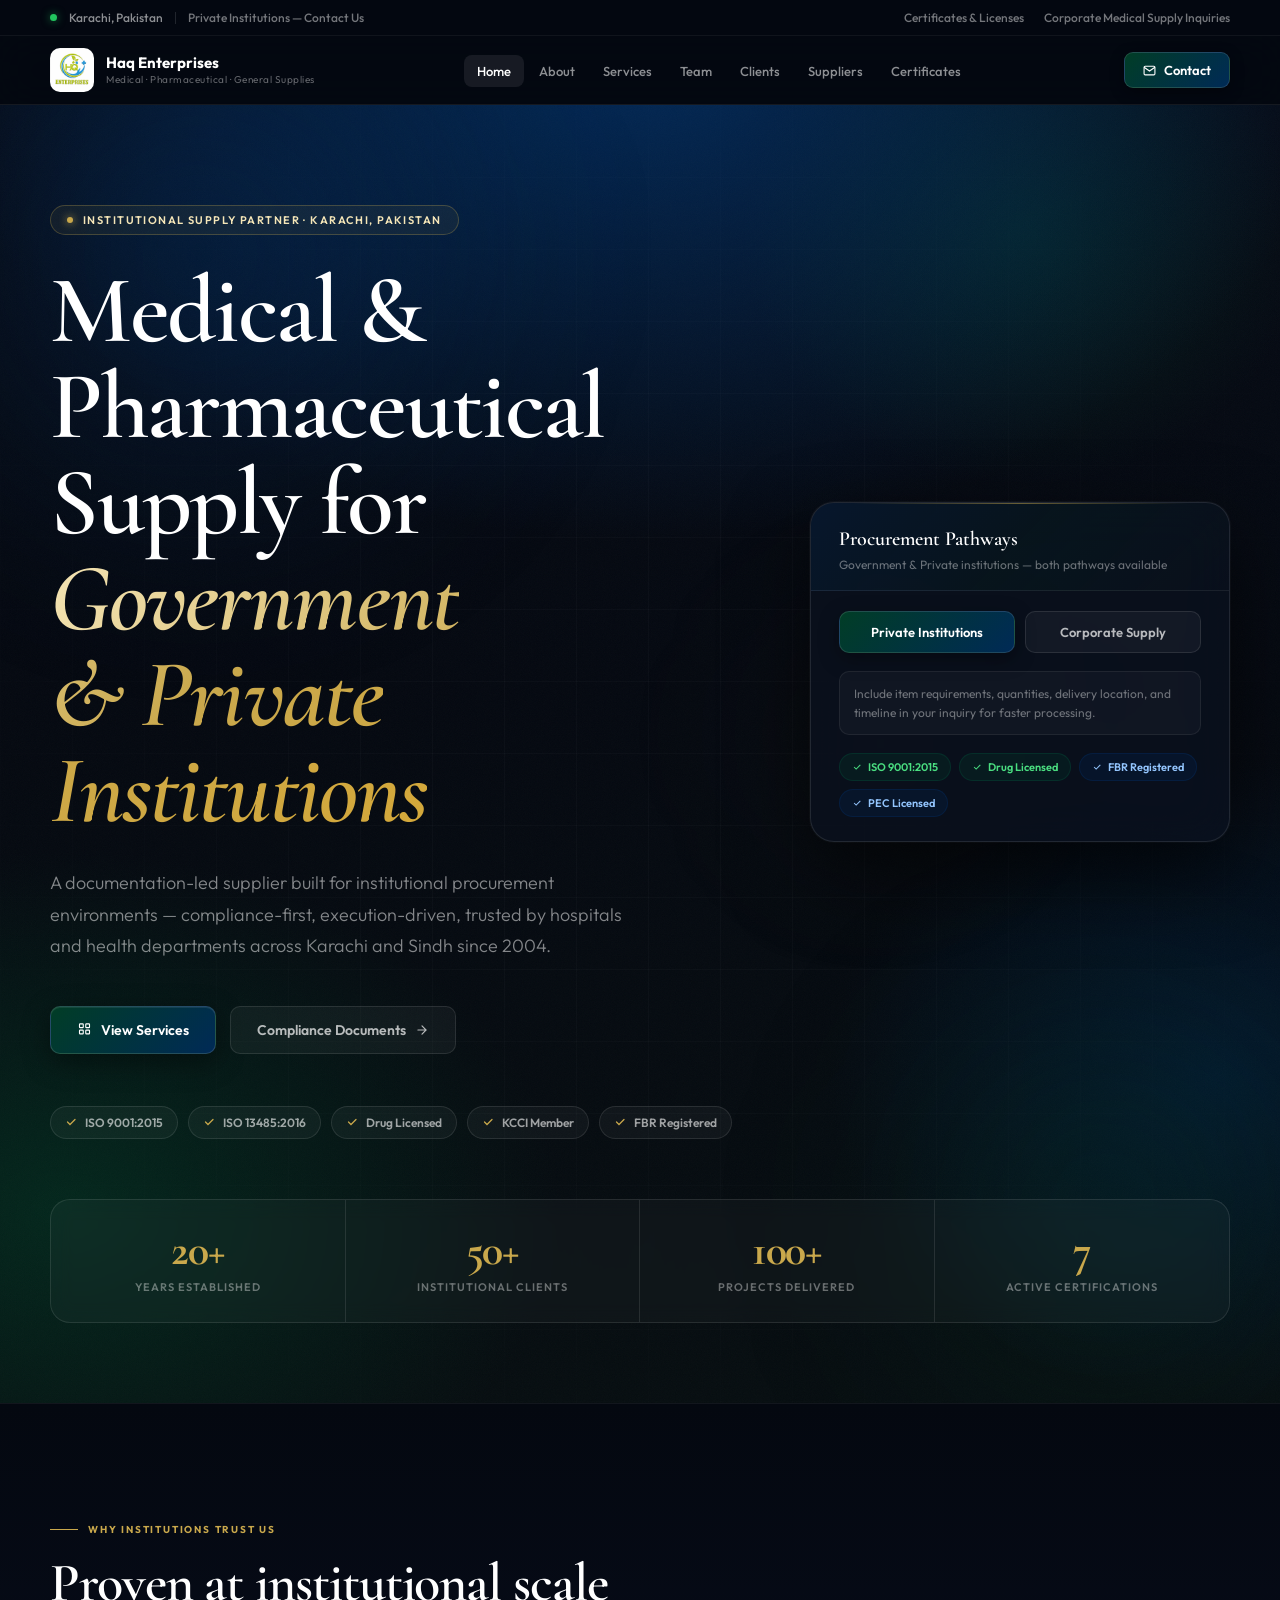
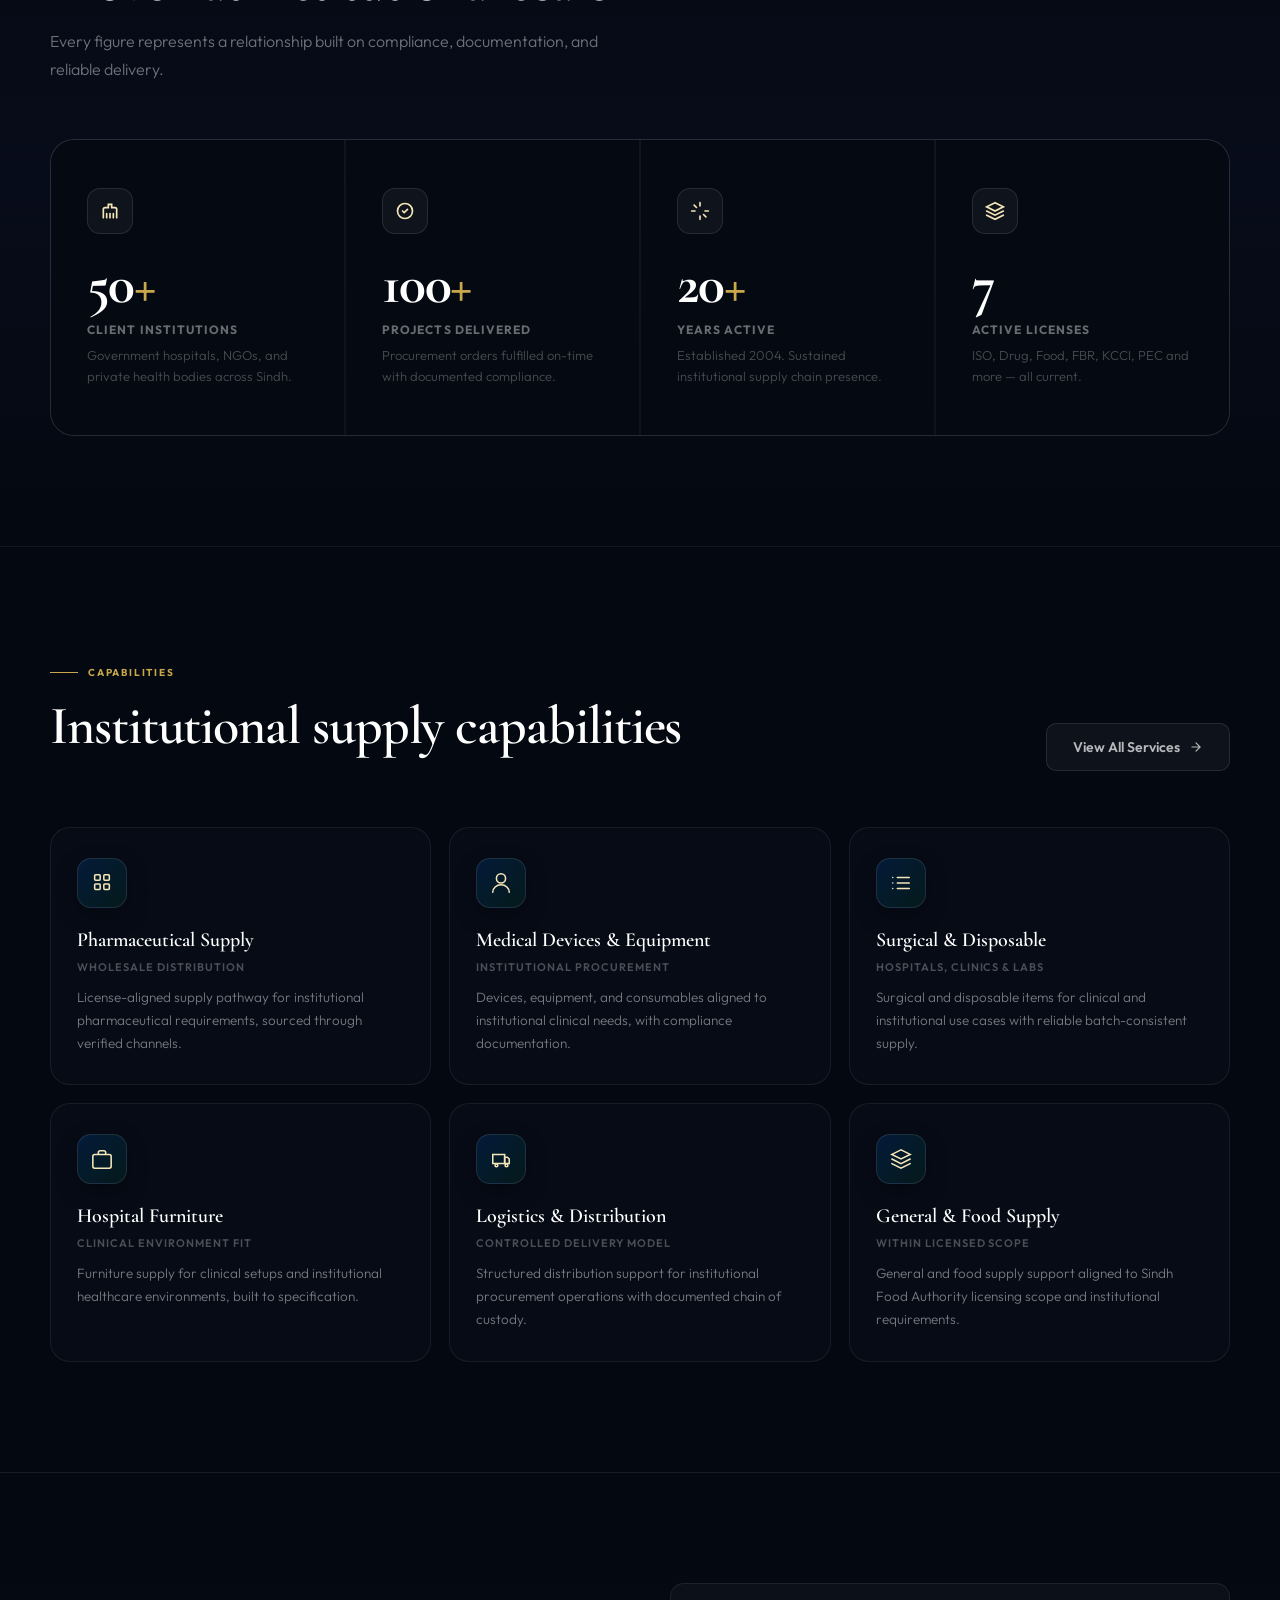
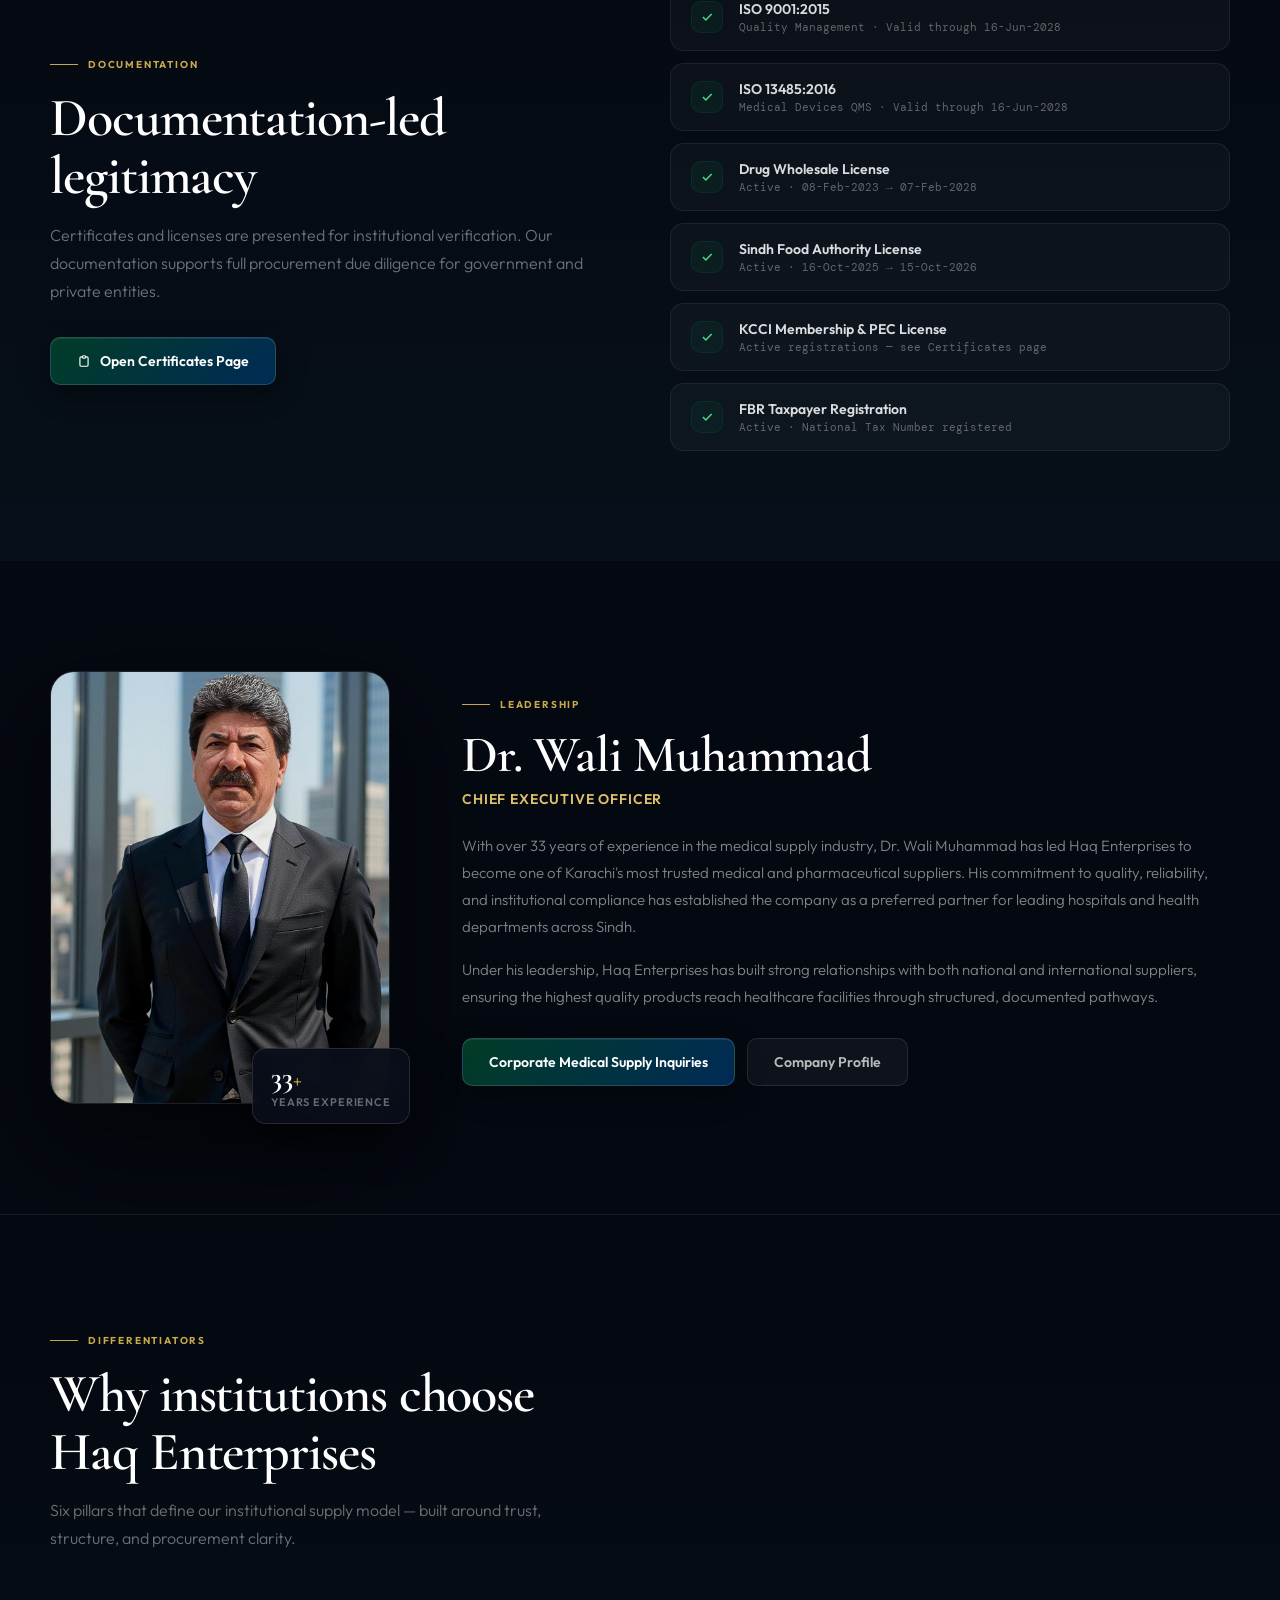
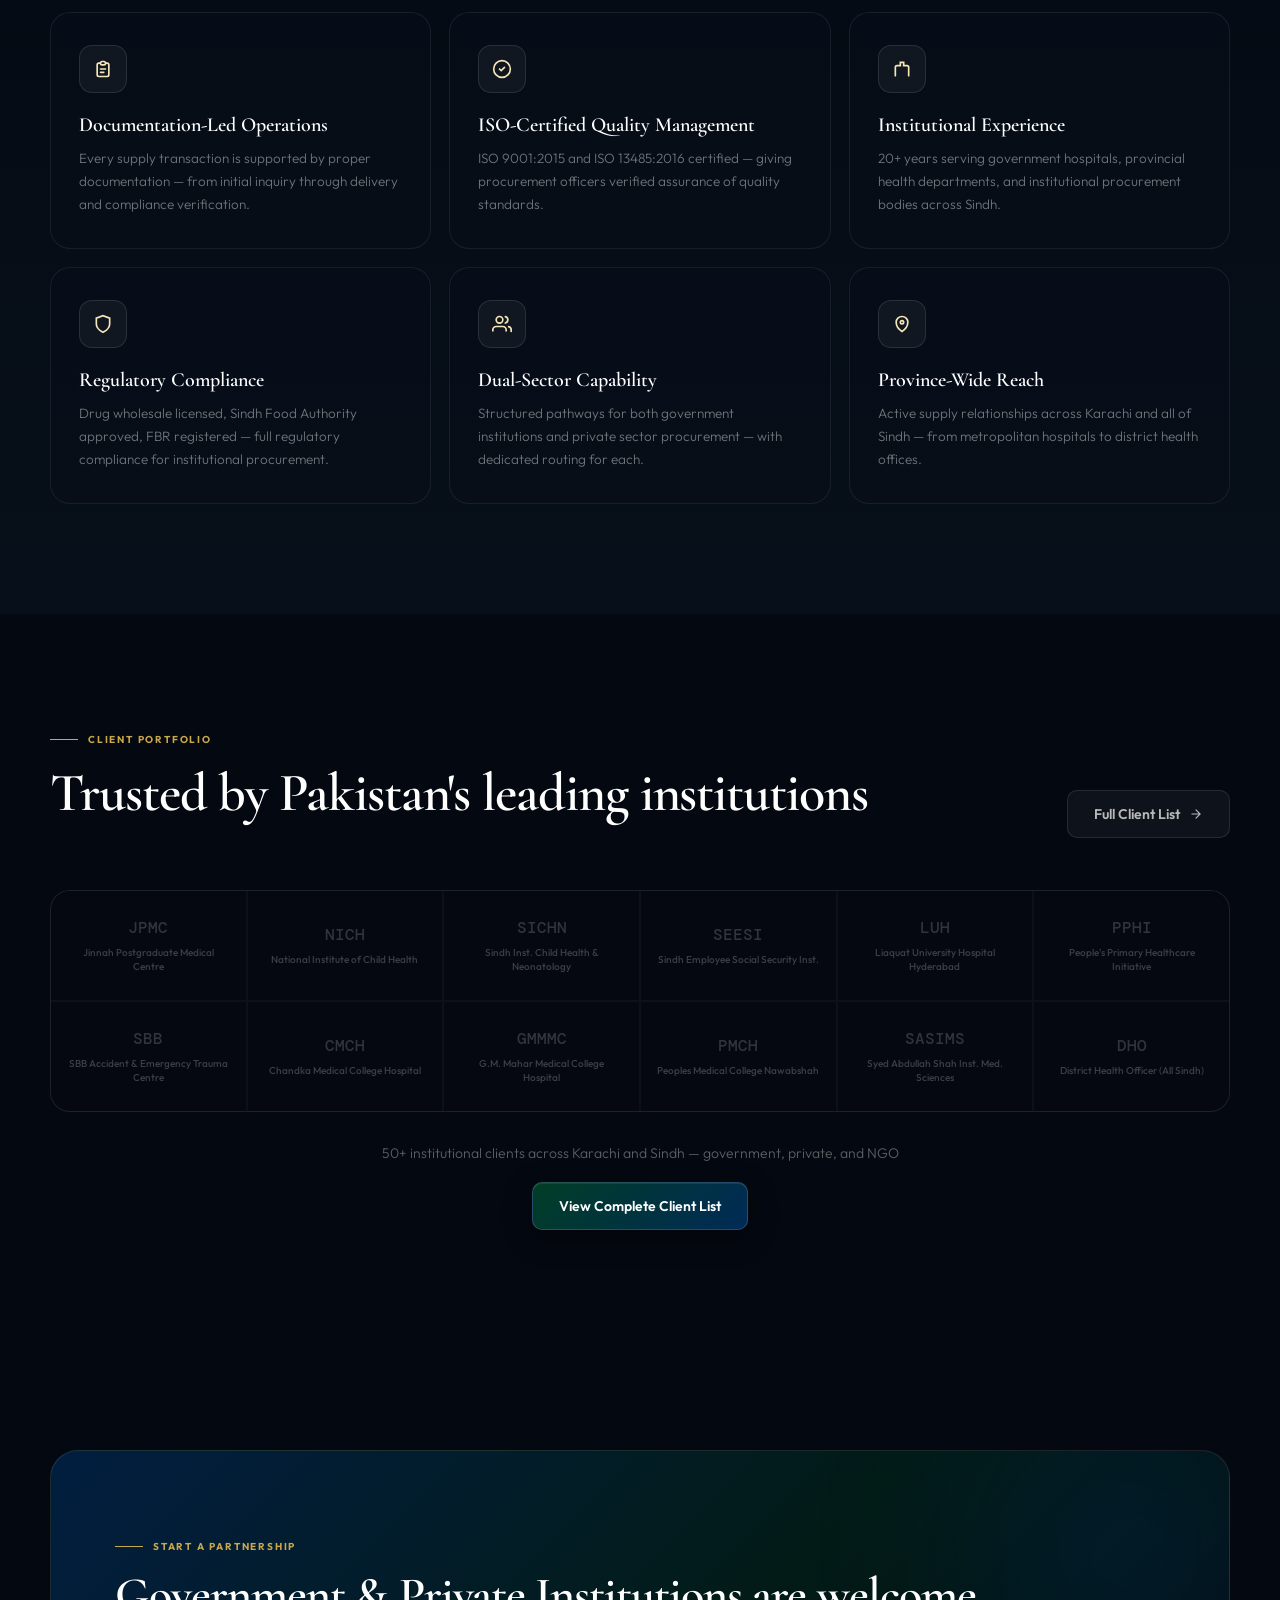
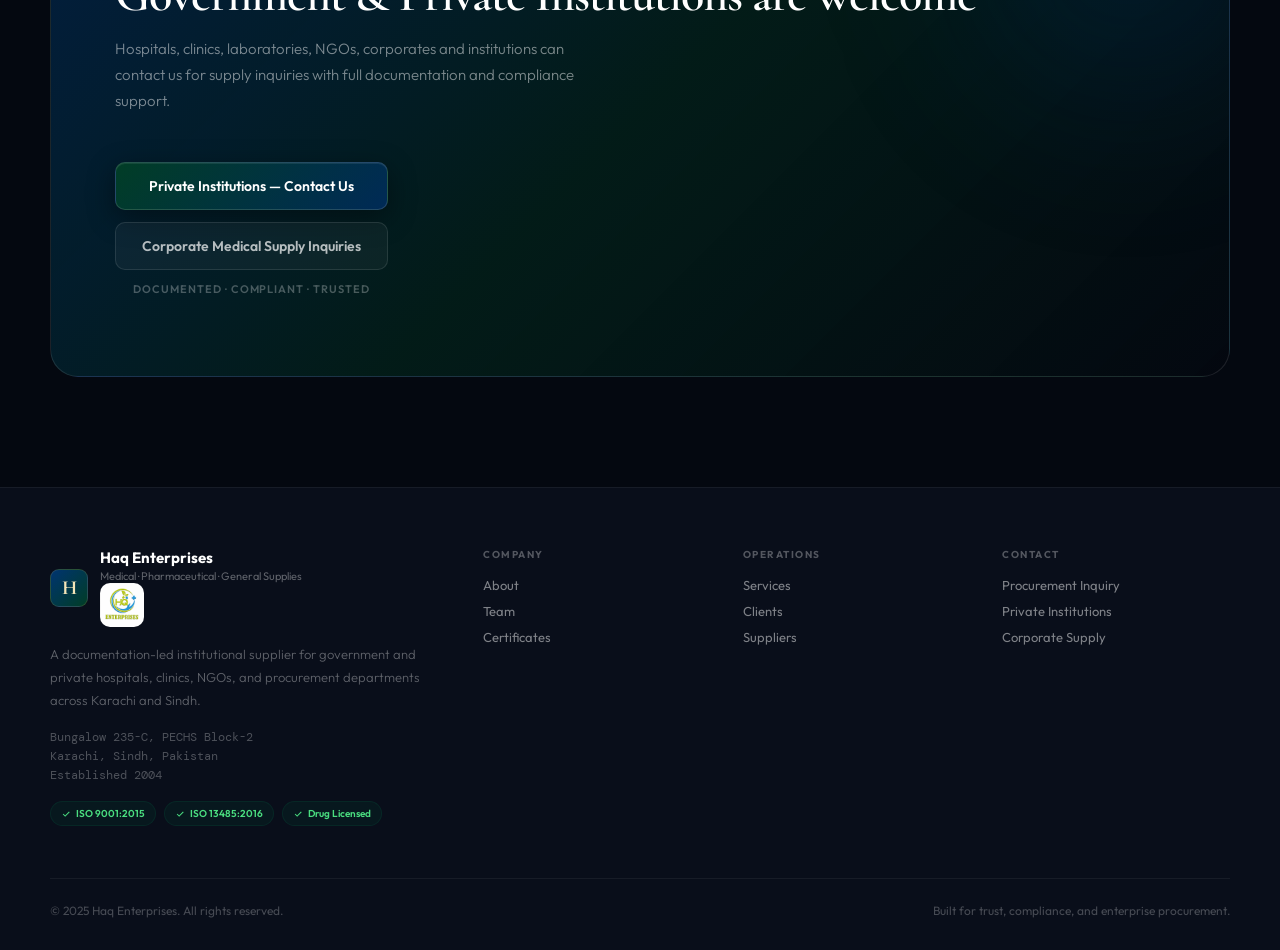
==== commit 337a9ae4: "Update index.html" ====
--- a/index.html
+++ b/index.html
@@ -1138,6 +1138,7 @@
             <div>
               <div class="footer-brand-name">Haq Enterprises</div>
               <div class="footer-brand-sub">Medical · Pharmaceutical · General Supplies</div>
+              <img src="assets/images/logo.png" alt="Haq Enterprises mark" width="44" height="44" loading="eager" style="border-radius:10px;">
             </div>
           </div>
           <p class="footer-desc">A documentation-led institutional supplier for government and private hospitals, clinics, NGOs, and procurement departments across Karachi and Sindh.</p>
@@ -1239,4 +1240,4 @@
   </script>
 
 </body>
-</html>+</html>
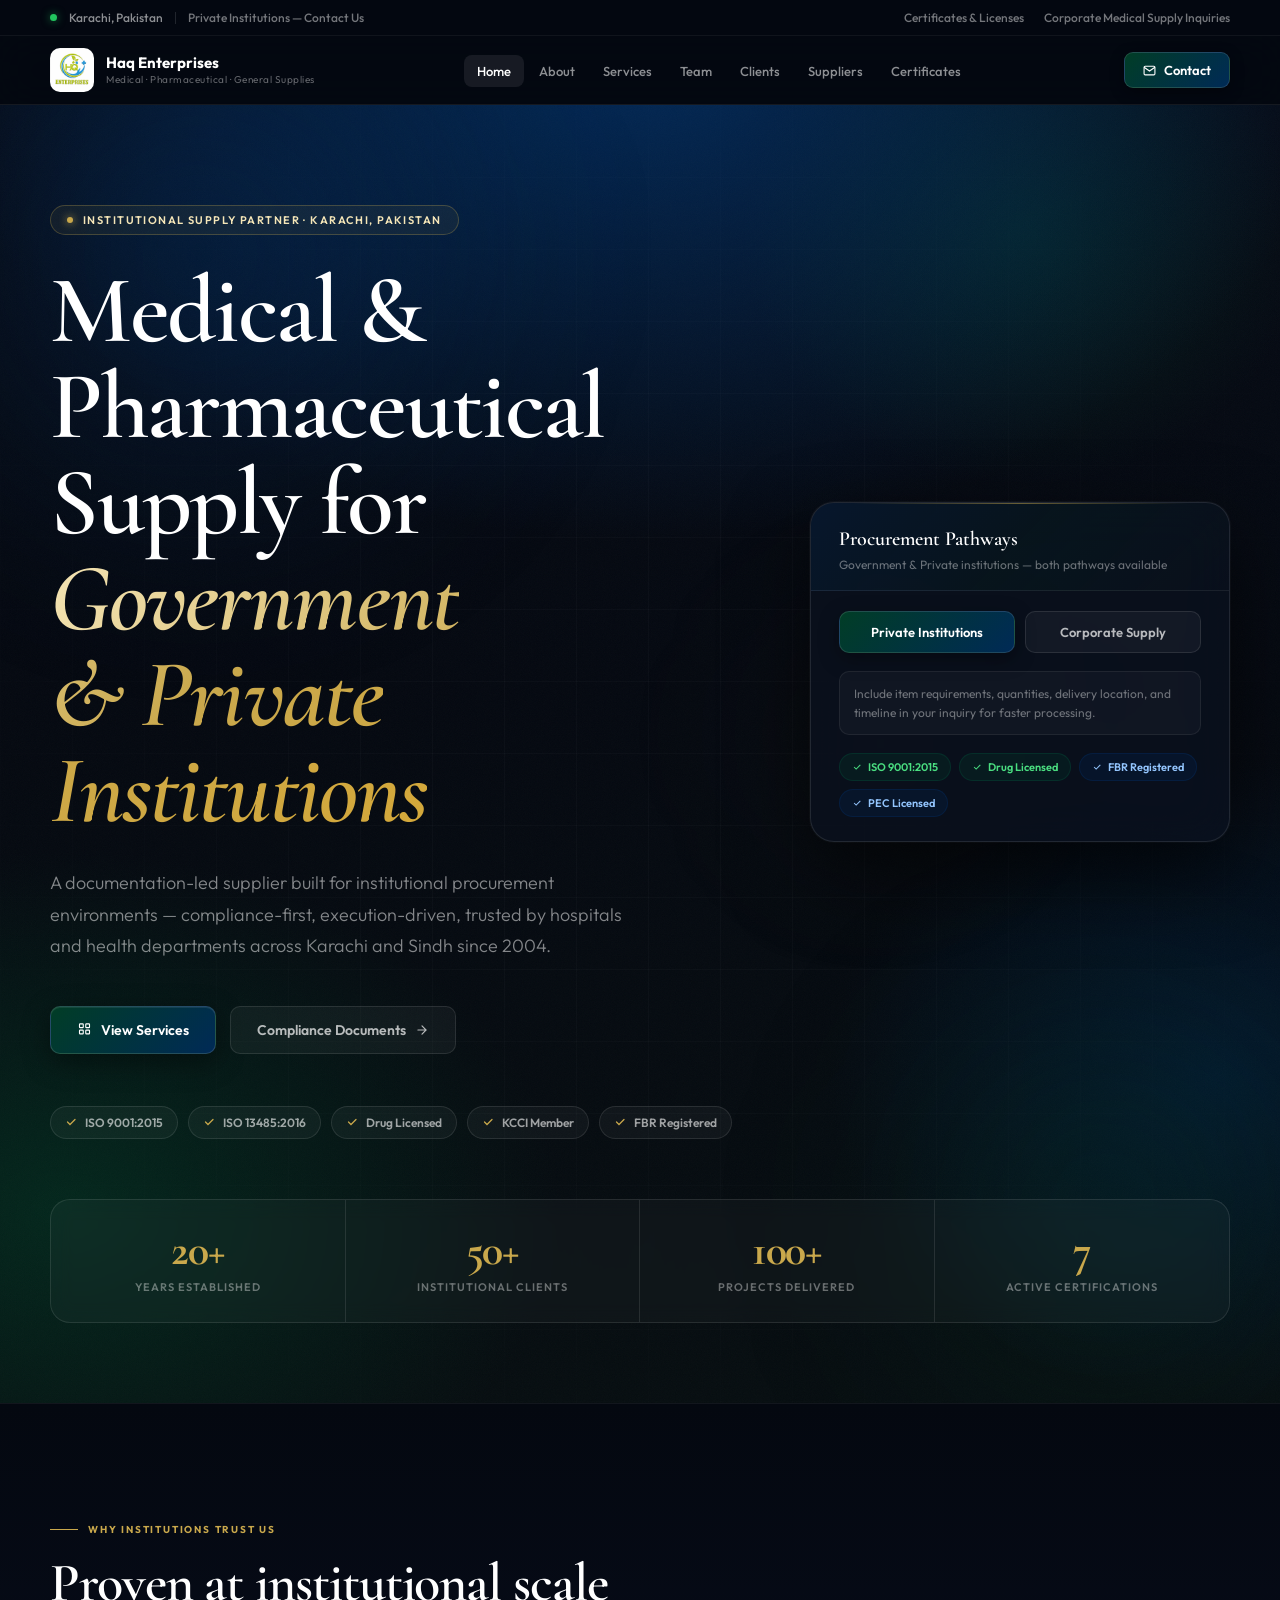
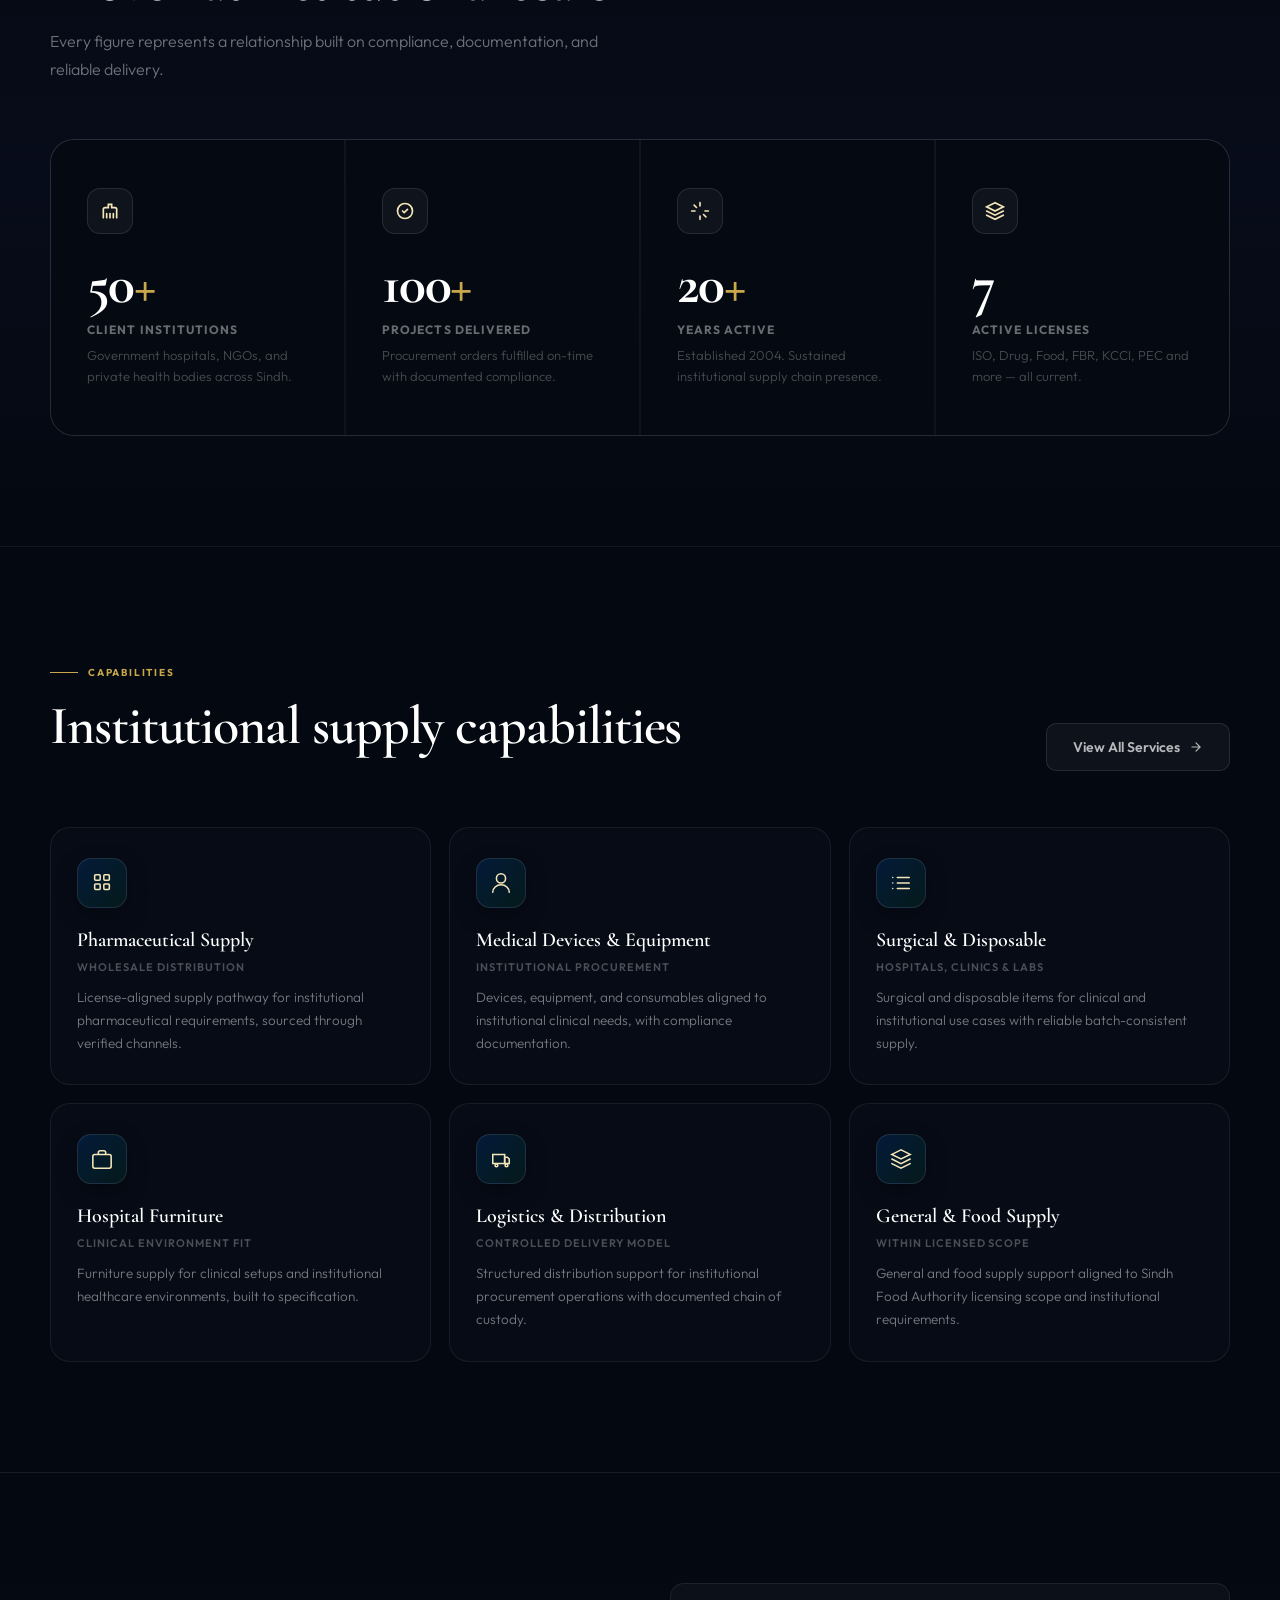
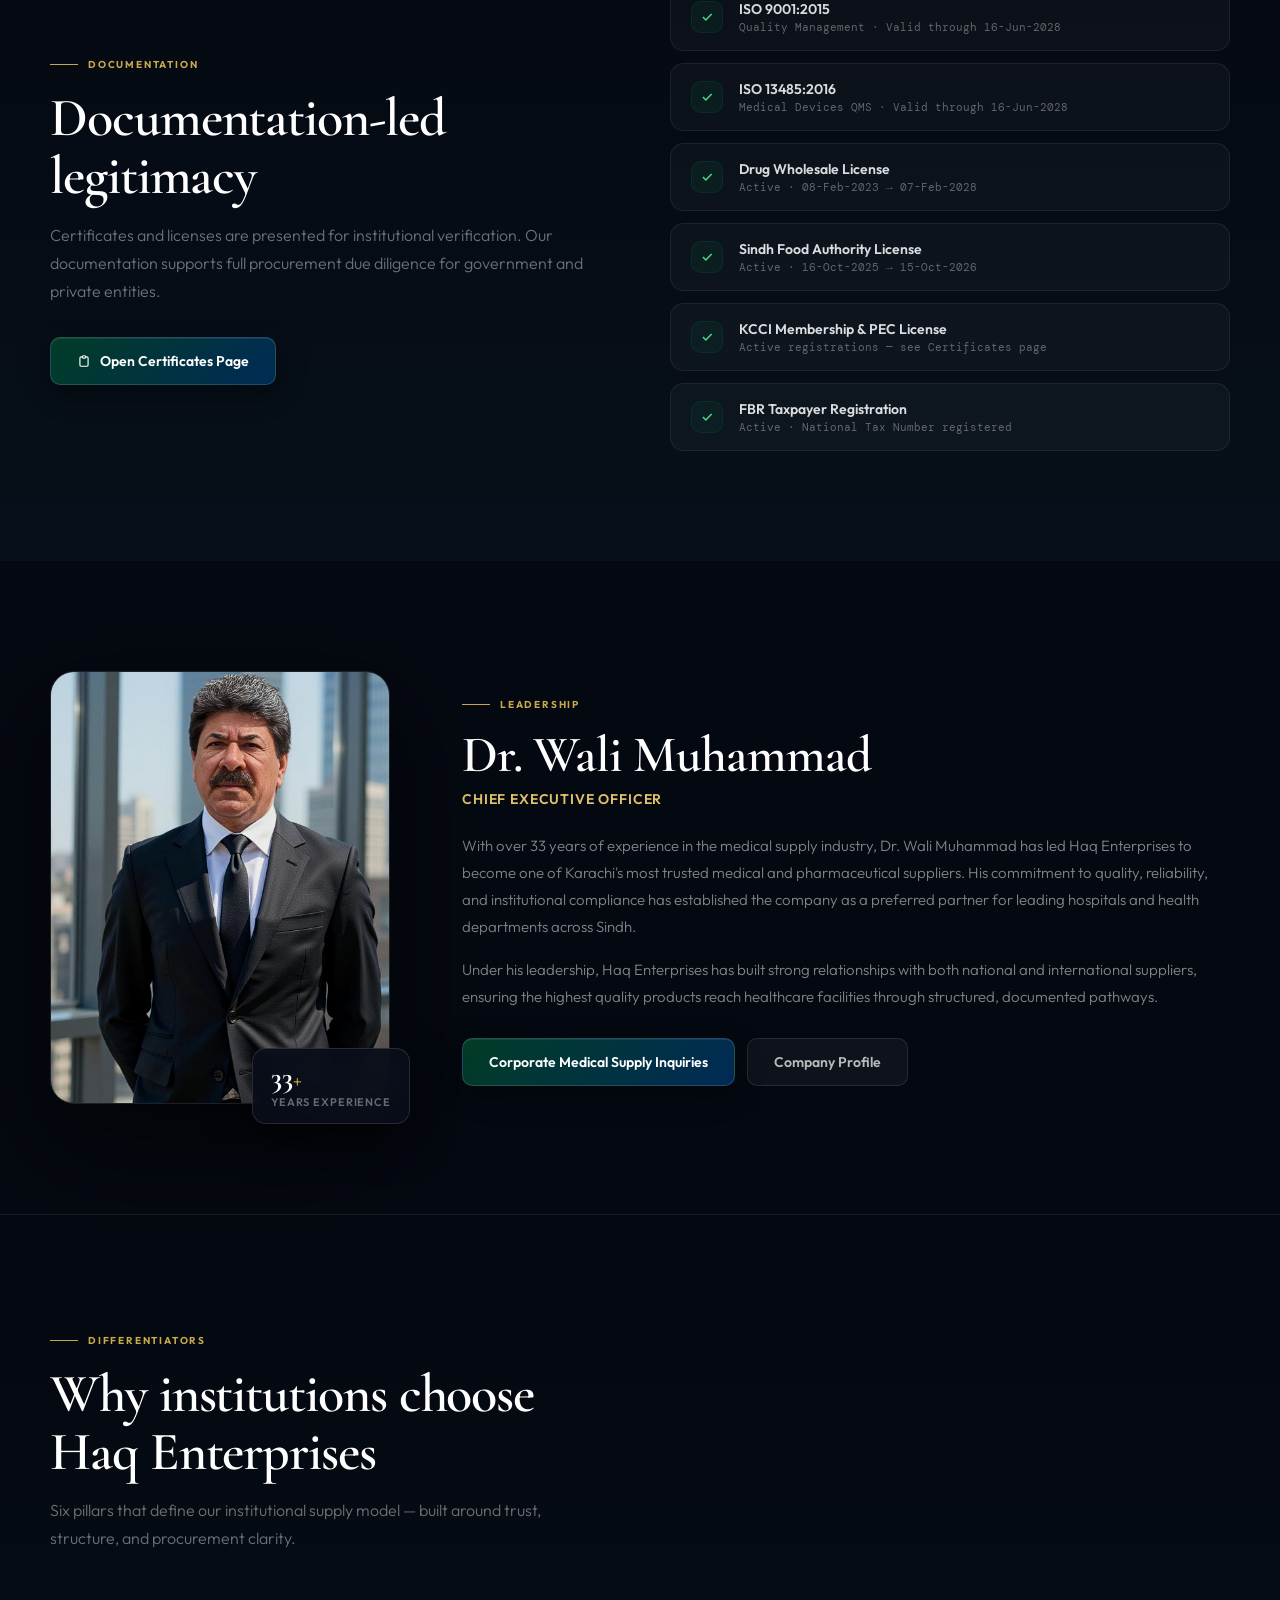
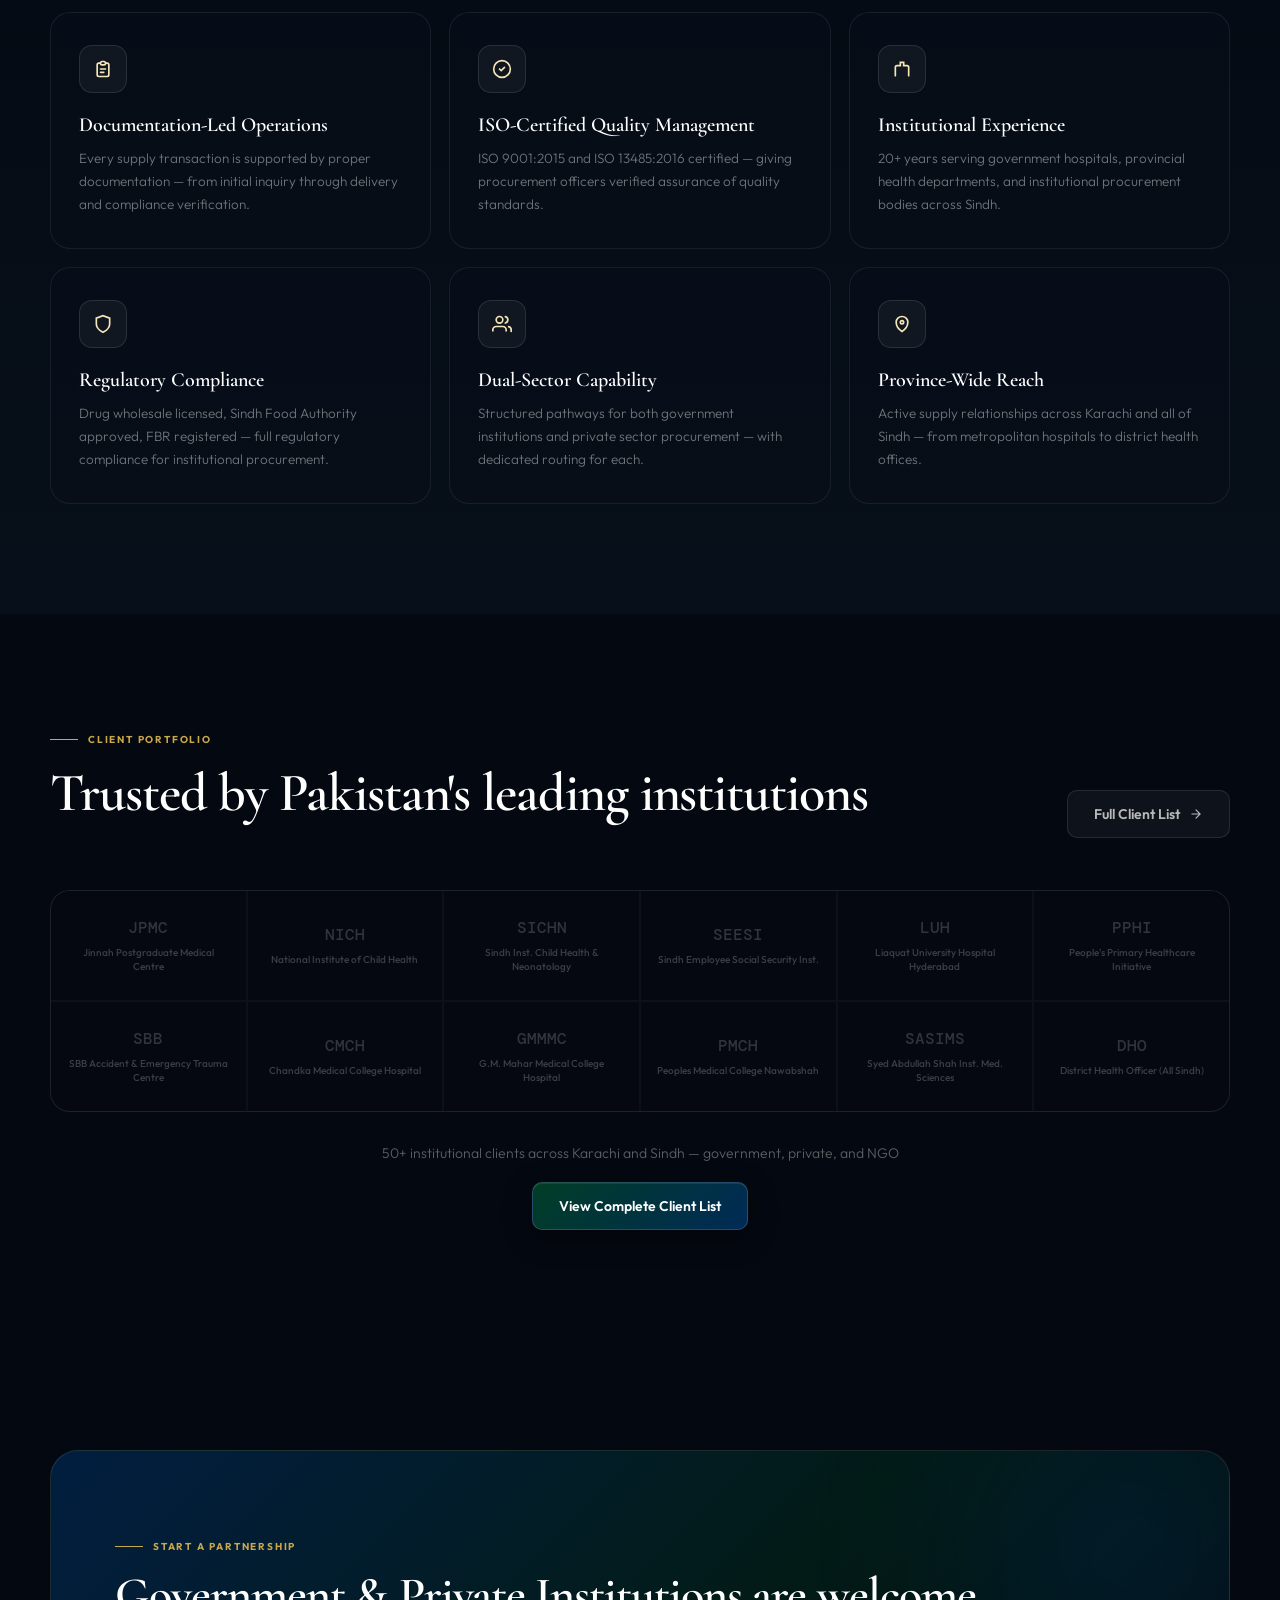
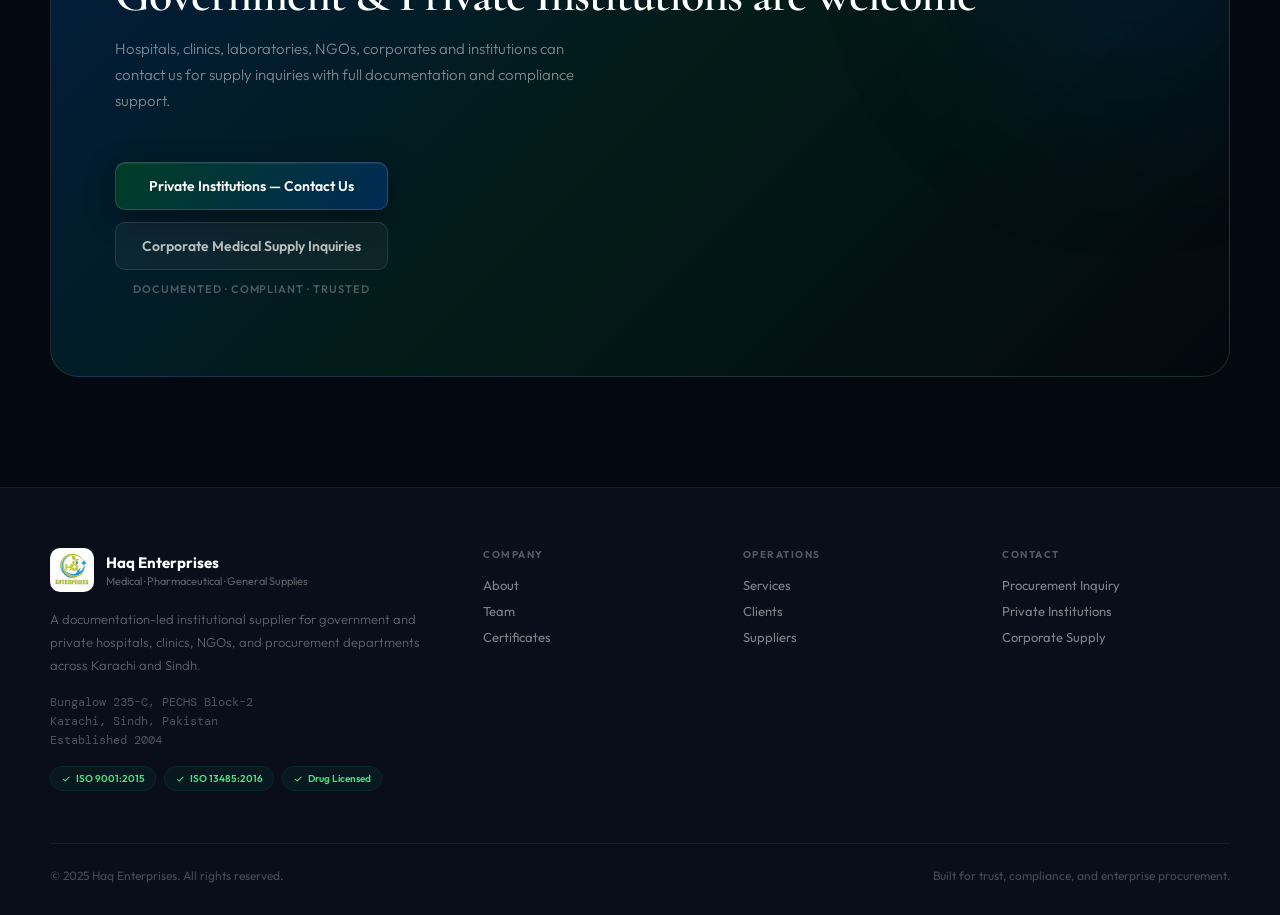
==== commit f6facfb7: "Update index.html" ====
--- a/index.html
+++ b/index.html
@@ -1134,11 +1134,10 @@
       <div class="footer-top">
         <div>
           <div class="footer-brand">
-            <div class="footer-brand-mark">H</div>
+              <img src="assets/images/logo.png" alt="Haq Enterprises mark" width="44" height="44" loading="eager" style="border-radius:10px;">
             <div>
               <div class="footer-brand-name">Haq Enterprises</div>
               <div class="footer-brand-sub">Medical · Pharmaceutical · General Supplies</div>
-              <img src="assets/images/logo.png" alt="Haq Enterprises mark" width="44" height="44" loading="eager" style="border-radius:10px;">
             </div>
           </div>
           <p class="footer-desc">A documentation-led institutional supplier for government and private hospitals, clinics, NGOs, and procurement departments across Karachi and Sindh.</p>
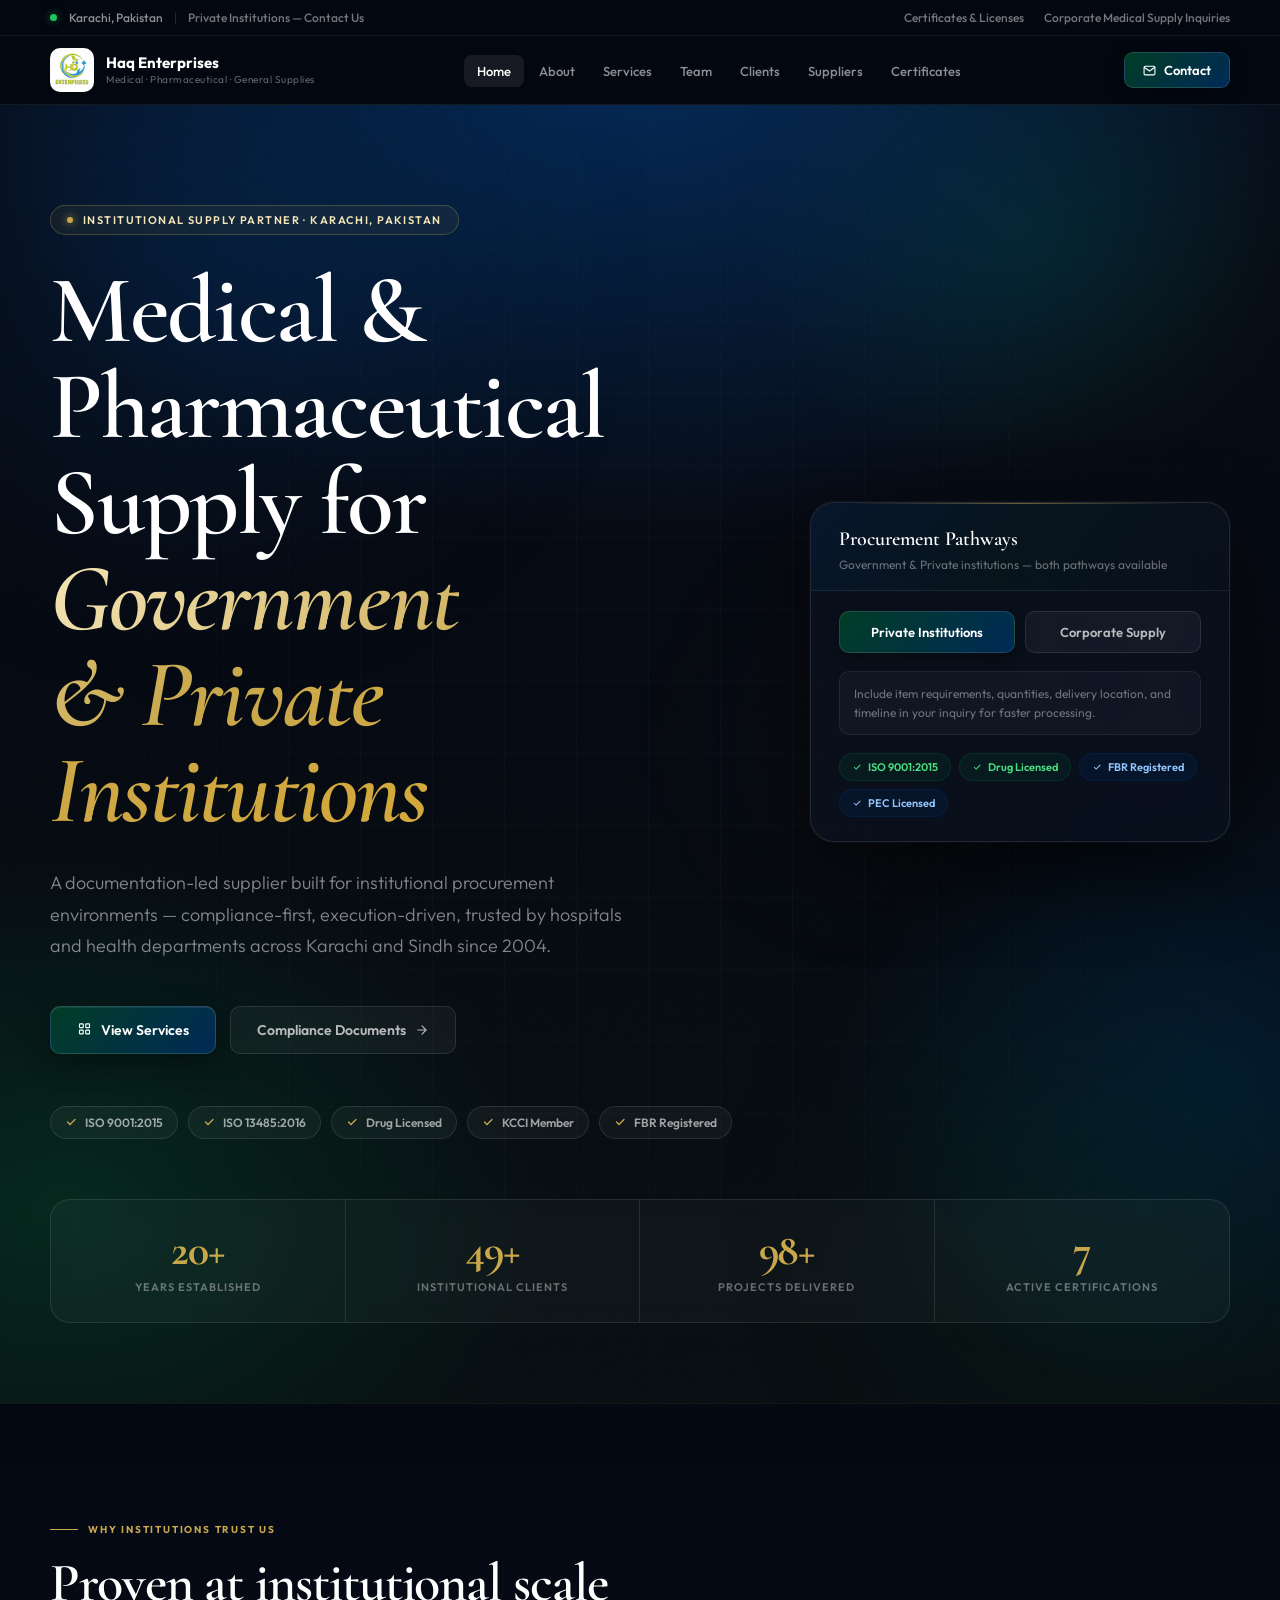
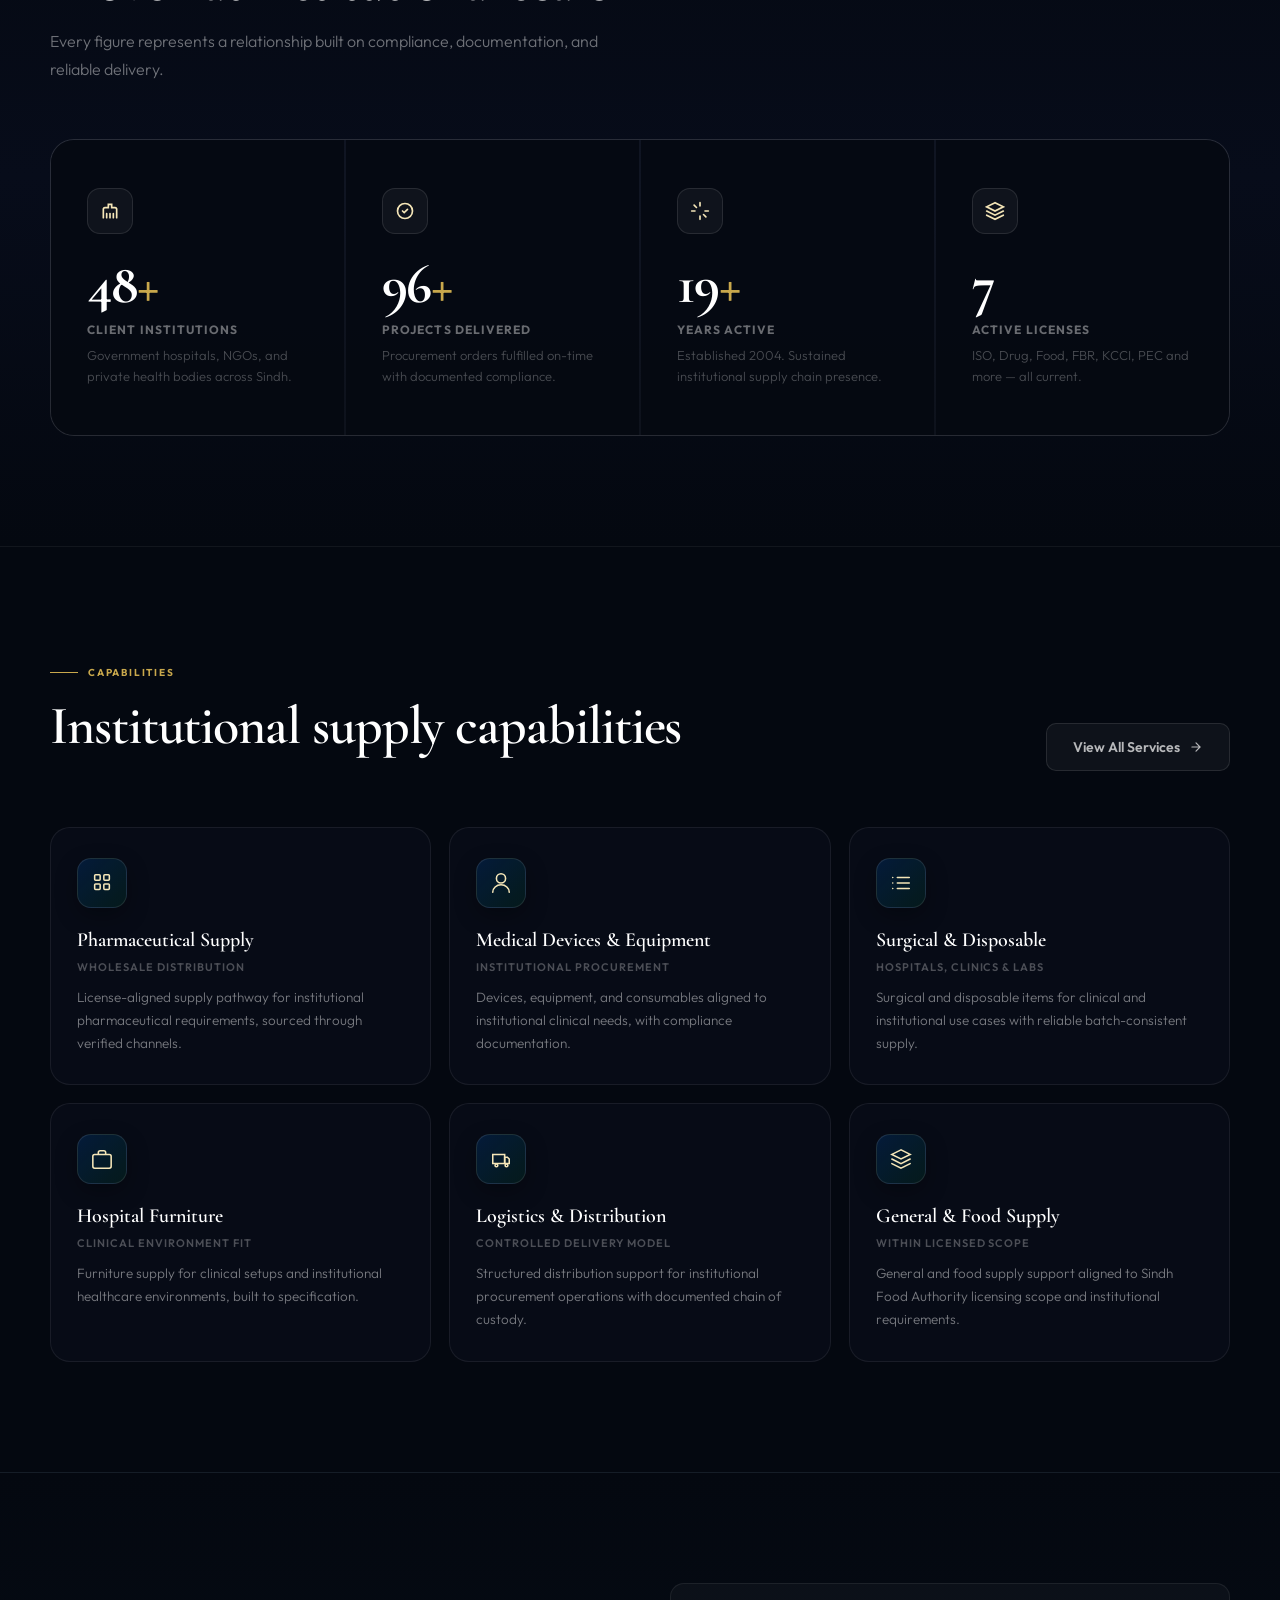
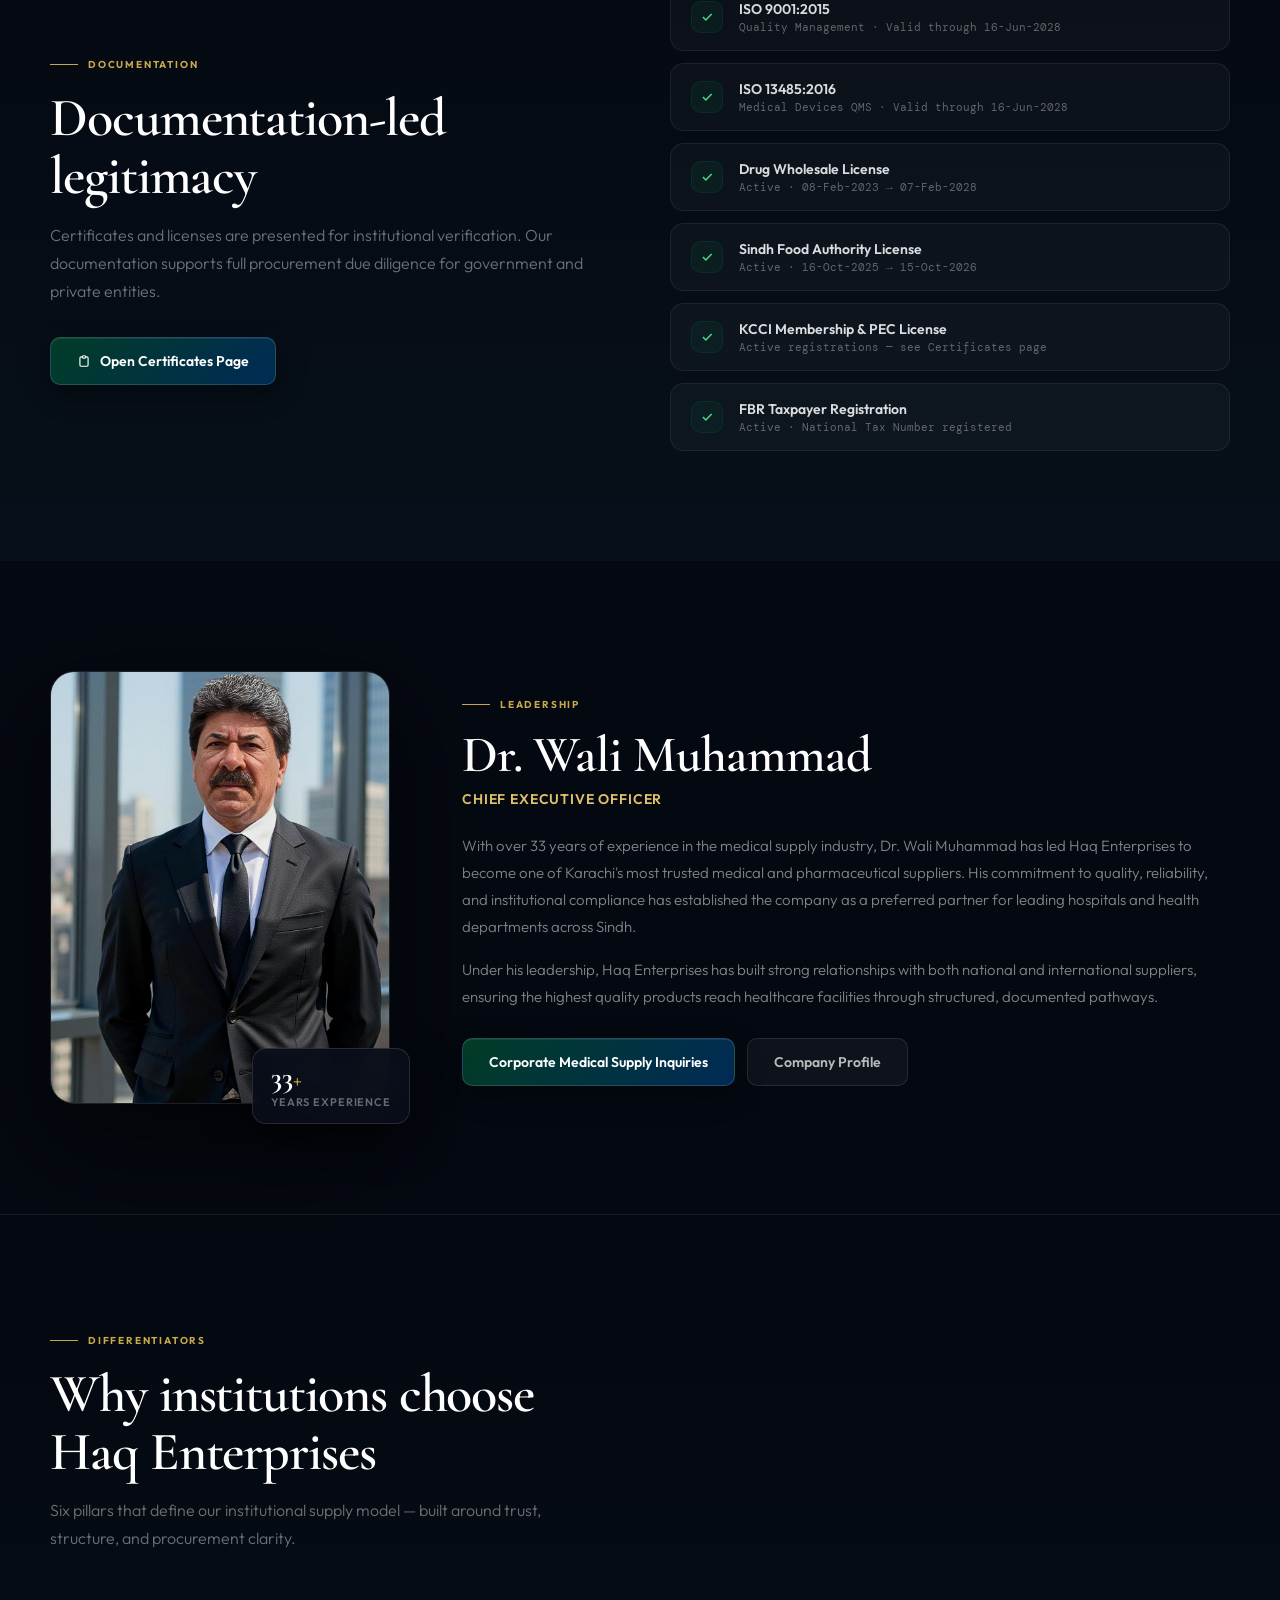
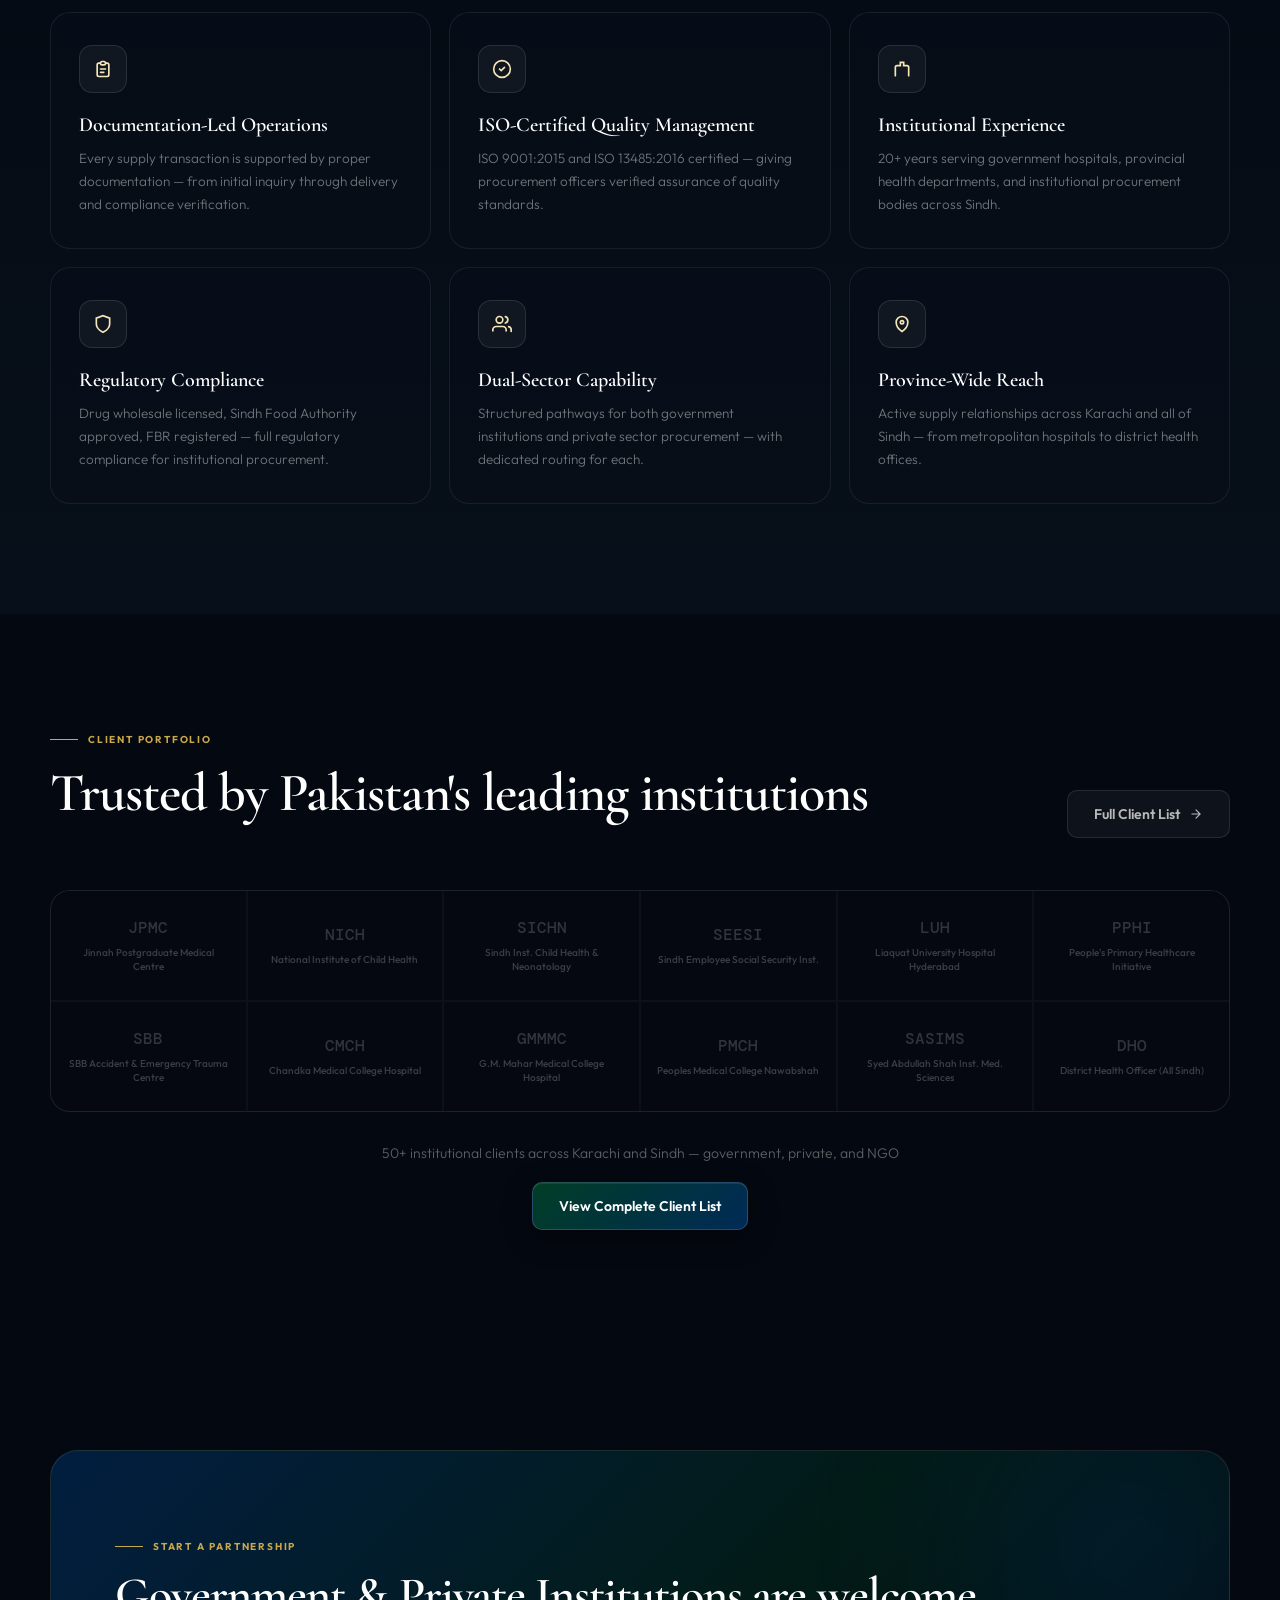
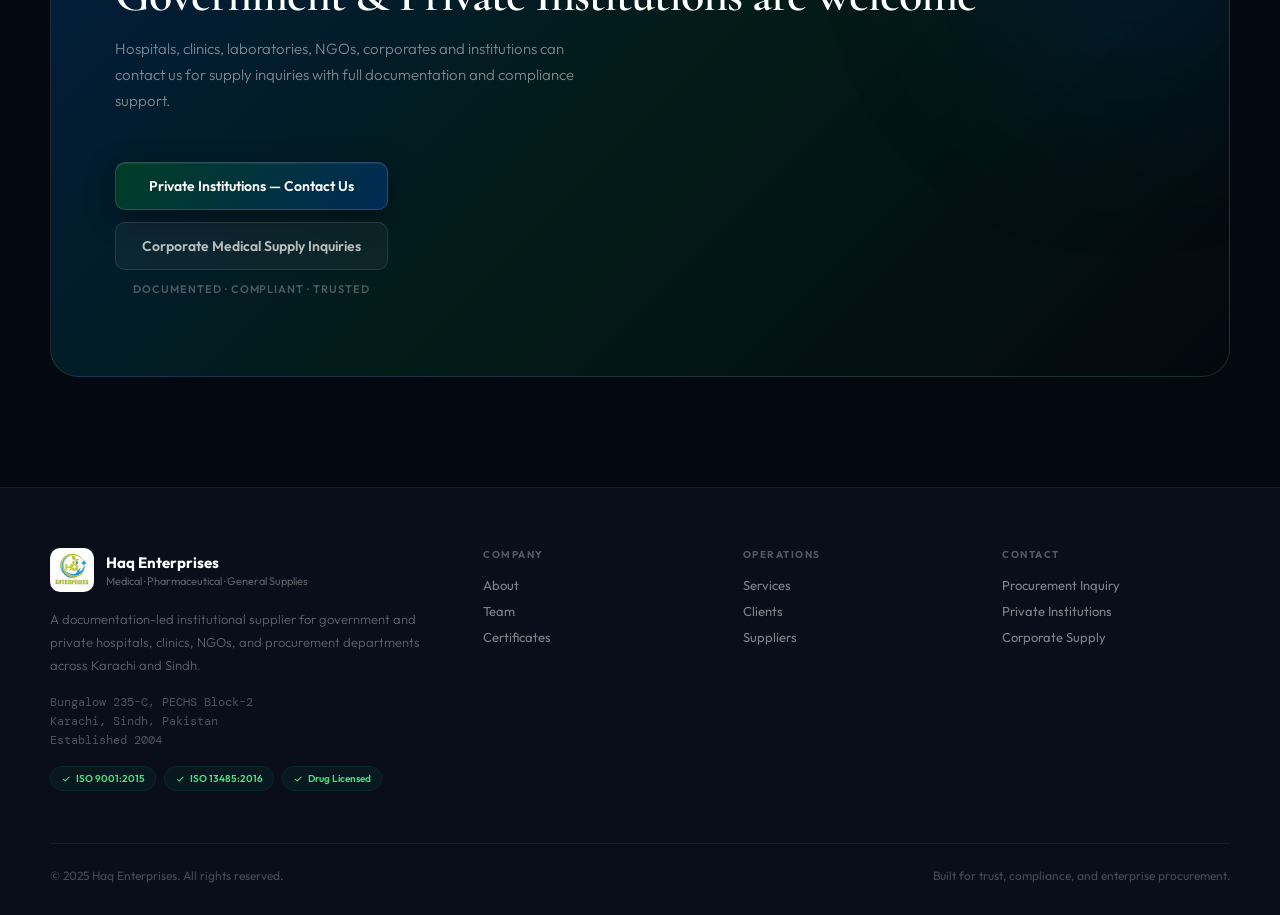
==== commit a824aa33: "Update index.html" ====
--- a/index.html
+++ b/index.html
@@ -22,12 +22,6 @@
   </script>
 
   <style>
-    /* ═══════════════════════════════════════════════════════
-       HAQ ENTERPRISES — HOMEPAGE DESIGN SYSTEM
-       Aesthetic: Dark Institutional Luxury
-       Fonts: Cormorant Garamond (display) + Outfit (body) + DM Mono
-    ═══════════════════════════════════════════════════════ */
-
     :root {
       --ink:        #040810;
       --ink-2:      #090e1a;
@@ -68,28 +62,16 @@
     img { max-width: 100%; display: block; }
     a { text-decoration: none; }
 
-    /* ═══ LAYOUT ═══ */
     .container { max-width: 1260px; margin: 0 auto; padding: 0 40px; }
     .section { padding: 110px 0; }
     .section-sm { padding: 72px 0; }
     @media (max-width:768px) { .container { padding: 0 20px; } .section { padding: 72px 0; } .section-sm { padding: 48px 0; } }
 
-    /* ═══ TOP BAR ═══ */
-    .topbar {
-      background: rgba(4,8,16,0.95);
-      border-bottom: 1px solid rgba(255,255,255,0.05);
-      padding: 10px 0;
-    }
-    .topbar-inner {
-      display: flex; align-items: center; justify-content: space-between;
-    }
+    /* TOP BAR */
+    .topbar { background: rgba(4,8,16,0.95); border-bottom: 1px solid rgba(255,255,255,0.05); padding: 10px 0; }
+    .topbar-inner { display: flex; align-items: center; justify-content: space-between; }
     .topbar-left { display: flex; align-items: center; gap: 12px; }
-    .topbar-live {
-      width: 7px; height: 7px; border-radius: 50%;
-      background: #22c55e;
-      box-shadow: 0 0 8px rgba(34,197,94,0.6);
-      animation: pulse-live 2s ease-in-out infinite;
-    }
+    .topbar-live { width: 7px; height: 7px; border-radius: 50%; background: #22c55e; box-shadow: 0 0 8px rgba(34,197,94,0.6); animation: pulse-live 2s ease-in-out infinite; }
     @keyframes pulse-live { 0%,100%{opacity:1} 50%{opacity:0.4} }
     .topbar-text { font-size: 12px; font-weight: 500; color: rgba(255,255,255,0.55); }
     .topbar-link { font-size: 12px; font-weight: 500; color: rgba(255,255,255,0.45); transition: color .2s; }
@@ -98,95 +80,76 @@
     .topbar-right { display: flex; align-items: center; gap: 20px; }
     @media (max-width:900px) { .topbar { display: none; } }
 
-    /* ═══ NAVIGATION ═══ */
-    .nav {
-      position: sticky; top: 0; z-index: 999;
-      background: rgba(4,8,16,0.88);
-      backdrop-filter: blur(20px) saturate(160%);
-      border-bottom: 1px solid rgba(255,255,255,0.07);
-      padding: 0;
-    }
-    .nav-inner {
-      display: flex; align-items: center; justify-content: space-between;
-      height: 68px;
-    }
-    .nav-brand {
-      display: flex; align-items: center; gap: 12px;
-    }
-    .nav-brand-mark {
-      width: 40px; height: 40px; border-radius: 10px; flex: 0 0 auto;
-      background: linear-gradient(135deg, var(--navy-3), var(--forest-2));
-      display: flex; align-items: center; justify-content: center;
-      font-family: 'Cormorant Garamond', serif;
-      font-size: 22px; font-weight: 700; color: var(--gold-light);
-      border: 1px solid rgba(201,168,76,0.25);
-      box-shadow: 0 6px 20px rgba(0,0,0,0.4);
-    }
+    /* NAVIGATION */
+    .nav { position: sticky; top: 0; z-index: 999; background: rgba(4,8,16,0.88); backdrop-filter: blur(20px) saturate(160%); border-bottom: 1px solid rgba(255,255,255,0.07); padding: 0; }
+    .nav-inner { display: flex; align-items: center; justify-content: space-between; height: 68px; }
+    .nav-brand { display: flex; align-items: center; gap: 12px; }
     .nav-brand-name { font-size: 15px; font-weight: 700; color: var(--white); line-height: 1; }
     .nav-brand-sub { font-size: 10px; font-weight: 400; color: rgba(255,255,255,0.38); letter-spacing: 0.05em; margin-top: 3px; }
     .nav-links { display: flex; align-items: center; gap: 2px; list-style: none; }
     .nav-links a { padding: 8px 13px; border-radius: 8px; font-size: 13px; font-weight: 500; color: rgba(255,255,255,0.55); transition: color .2s, background .2s; }
     .nav-links a:hover { color: var(--white); background: var(--glass); }
     .nav-links a.active { color: var(--white); background: var(--glass-2); }
-    .nav-cta {
-      display: inline-flex; align-items: center; gap: 8px;
-      padding: 9px 18px; border-radius: 9px;
-      background: linear-gradient(135deg, var(--forest-2), var(--navy-2));
-      color: var(--white); font-size: 13px; font-weight: 600;
-      border: 1px solid rgba(255,255,255,0.13);
-      box-shadow: 0 4px 14px rgba(0,0,0,0.35);
-      transition: transform .2s var(--ease), box-shadow .2s;
-    }
+    .nav-cta { display: inline-flex; align-items: center; gap: 8px; padding: 9px 18px; border-radius: 9px; background: linear-gradient(135deg, var(--forest-2), var(--navy-2)); color: var(--white); font-size: 13px; font-weight: 600; border: 1px solid rgba(255,255,255,0.13); box-shadow: 0 4px 14px rgba(0,0,0,0.35); transition: transform .2s var(--ease), box-shadow .2s; }
     .nav-cta:hover { transform: translateY(-1px); box-shadow: 0 8px 24px rgba(0,0,0,0.45); color: var(--white); }
-    .nav-toggle { display: none; background: none; border: 1px solid rgba(255,255,255,0.15); border-radius: 8px; padding: 8px 10px; cursor: pointer; color: var(--platinum); }
+    .nav-toggle { display: none; background: none; border: 1px solid rgba(255,255,255,0.15); border-radius: 8px; padding: 8px 10px; cursor: pointer; color: var(--platinum); transition: background .2s, border-color .2s; }
+    .nav-toggle:hover { background: var(--glass); border-color: rgba(255,255,255,0.25); }
     @media (max-width:900px) {
       .nav-links { display: none; }
       .nav-cta { display: none; }
       .nav-toggle { display: flex; align-items: center; }
     }
 
-    /* ═══ HERO ═══ */
-    .hero {
-      position: relative;
-      min-height: 100vh;
-      display: grid;
-      place-items: center;
-      padding: 100px 0 80px;
-      overflow: hidden;
-    }
-
-    /* Multi-layer atmospheric background */
-    .hero-bg {
-      position: absolute; inset: 0; z-index: 0;
-      background:
-        radial-gradient(ellipse 100% 70% at 50% -5%, rgba(0,52,112,0.75), transparent 55%),
-        radial-gradient(ellipse 70% 50% at 5% 85%, rgba(1,61,38,0.55), transparent 55%),
-        radial-gradient(ellipse 55% 45% at 95% 75%, rgba(0,32,63,0.6), transparent 55%),
-        radial-gradient(ellipse 40% 35% at 80% 10%, rgba(1,96,64,0.25), transparent 55%),
-        linear-gradient(180deg, #050a14 0%, #040810 45%, #060d10 100%);
-    }
-
-    /* Fine grid */
-    .hero-grid {
-      position: absolute; inset: 0; z-index: 1;
-      background-image:
-        linear-gradient(rgba(255,255,255,0.022) 1px, transparent 1px),
-        linear-gradient(90deg, rgba(255,255,255,0.022) 1px, transparent 1px);
-      background-size: 72px 72px;
-      mask-image: radial-gradient(ellipse 90% 90% at 50% 50%, black 20%, transparent 75%);
-    }
-
-    /* Noise grain */
-    .hero-noise {
-      position: absolute; inset: 0; z-index: 2;
-      opacity: 0.028;
-      background-image: url("data:image/svg+xml,%3Csvg viewBox='0 0 256 256' xmlns='http://www.w3.org/2000/svg'%3E%3Cfilter id='noise'%3E%3CfeTurbulence type='fractalNoise' baseFrequency='0.9' numOctaves='4' stitchTiles='stitch'/%3E%3C/filter%3E%3Crect width='100%25' height='100%25' filter='url(%23noise)'/%3E%3C/svg%3E");
-      background-repeat: repeat;
-      background-size: 200px 200px;
-      pointer-events: none;
-    }
-
-    /* Atmospheric orbs */
+    /* ═══ MOBILE MENU DRAWER ═══ */
+    .mobile-menu {
+      display: none;
+      position: fixed;
+      top: 68px;
+      left: 0; right: 0;
+      z-index: 998;
+      background: rgba(4, 8, 16, 0.97);
+      backdrop-filter: blur(24px) saturate(160%);
+      border-bottom: 1px solid rgba(255,255,255,0.08);
+      padding: 12px 16px 20px;
+      flex-direction: column;
+      gap: 2px;
+      box-shadow: 0 24px 60px rgba(0,0,0,0.6);
+      animation: menuSlide 0.22s var(--ease-out) both;
+    }
+    .mobile-menu.open { display: flex; }
+    @keyframes menuSlide {
+      from { opacity: 0; transform: translateY(-8px); }
+      to   { opacity: 1; transform: translateY(0); }
+    }
+    .mobile-menu a {
+      display: block;
+      padding: 12px 14px;
+      border-radius: 10px;
+      font-size: 15px; font-weight: 500;
+      color: rgba(255,255,255,0.65);
+      transition: color .15s, background .15s;
+    }
+    .mobile-menu a:hover,
+    .mobile-menu a.active { color: var(--white); background: var(--glass-2); }
+    .mobile-menu-divider { height: 1px; background: rgba(255,255,255,0.07); margin: 8px 0; }
+    .mobile-menu-cta {
+      display: flex !important;
+      align-items: center; justify-content: center; gap: 8px;
+      margin-top: 4px;
+      padding: 13px 14px !important;
+      border-radius: 10px !important;
+      background: linear-gradient(135deg, var(--forest-2), var(--navy-2)) !important;
+      color: var(--white) !important;
+      font-size: 14px !important; font-weight: 600 !important;
+      border: 1px solid rgba(255,255,255,0.13);
+      box-shadow: 0 6px 20px rgba(0,0,0,0.35);
+    }
+
+    /* HERO */
+    .hero { position: relative; min-height: 100vh; display: grid; place-items: center; padding: 100px 0 80px; overflow: hidden; }
+    .hero-bg { position: absolute; inset: 0; z-index: 0; background: radial-gradient(ellipse 100% 70% at 50% -5%, rgba(0,52,112,0.75), transparent 55%), radial-gradient(ellipse 70% 50% at 5% 85%, rgba(1,61,38,0.55), transparent 55%), radial-gradient(ellipse 55% 45% at 95% 75%, rgba(0,32,63,0.6), transparent 55%), radial-gradient(ellipse 40% 35% at 80% 10%, rgba(1,96,64,0.25), transparent 55%), linear-gradient(180deg, #050a14 0%, #040810 45%, #060d10 100%); }
+    .hero-grid { position: absolute; inset: 0; z-index: 1; background-image: linear-gradient(rgba(255,255,255,0.022) 1px, transparent 1px), linear-gradient(90deg, rgba(255,255,255,0.022) 1px, transparent 1px); background-size: 72px 72px; mask-image: radial-gradient(ellipse 90% 90% at 50% 50%, black 20%, transparent 75%); }
+    .hero-noise { position: absolute; inset: 0; z-index: 2; opacity: 0.028; background-image: url("data:image/svg+xml,%3Csvg viewBox='0 0 256 256' xmlns='http://www.w3.org/2000/svg'%3E%3Cfilter id='noise'%3E%3CfeTurbulence type='fractalNoise' baseFrequency='0.9' numOctaves='4' stitchTiles='stitch'/%3E%3C/filter%3E%3Crect width='100%25' height='100%25' filter='url(%23noise)'/%3E%3C/svg%3E"); background-repeat: repeat; background-size: 200px 200px; pointer-events: none; }
     .orb { position: absolute; border-radius: 50%; filter: blur(90px); pointer-events: none; z-index: 1; }
     .orb-a { width: 700px; height: 700px; top: -200px; left: -150px; background: radial-gradient(circle, rgba(0,52,112,0.38), transparent 65%); animation: driftA 22s ease-in-out infinite alternate; }
     .orb-b { width: 550px; height: 550px; bottom: -80px; right: -100px; background: radial-gradient(circle, rgba(1,61,38,0.32), transparent 65%); animation: driftB 28s ease-in-out infinite alternate; }
@@ -194,8 +157,6 @@
     @keyframes driftA { from{transform:translate(0,0)} to{transform:translate(50px,35px)} }
     @keyframes driftB { from{transform:translate(0,0)} to{transform:translate(-40px,25px)} }
     @keyframes pulse-orb { 0%,100%{transform:scale(1);opacity:.5} 50%{transform:scale(1.2);opacity:1} }
-
-    /* Medical cross elements */
     .med-x { position: absolute; z-index: 2; pointer-events: none; opacity: 0; animation: medFloat 14s ease-in-out infinite; }
     .med-x svg { opacity: 0.07; }
     .med-x:nth-child(1) { top: 18%; left: 6%; animation-duration: 13s; animation-delay: 0s; }
@@ -204,467 +165,162 @@
     .med-x:nth-child(4) { top: 78%; right: 6%; animation-duration: 12s; animation-delay: 4s; }
     .med-x:nth-child(5) { top: 44%; left: 2%; animation-duration: 19s; animation-delay: 3s; }
     .med-x:nth-child(6) { top: 30%; right: 3%; animation-duration: 16s; animation-delay: 6s; }
-    @keyframes medFloat {
-      0%,100% { opacity:0; transform: translateY(0) rotate(0deg); }
-      10%,90% { opacity:1; }
-      50% { transform: translateY(-18px) rotate(8deg); }
-    }
-
+    @keyframes medFloat { 0%,100% { opacity:0; transform: translateY(0) rotate(0deg); } 10%,90% { opacity:1; } 50% { transform: translateY(-18px) rotate(8deg); } }
     .hero-inner { position: relative; z-index: 3; width: 100%; }
-
-    /* Eyebrow */
-    .hero-eyebrow {
-      display: inline-flex; align-items: center; gap: 10px;
-      padding: 7px 16px; border-radius: 999px;
-      border: 1px solid rgba(201,168,76,0.28);
-      background: rgba(201,168,76,0.07);
-      font-size: 11px; font-weight: 600;
-      color: var(--gold-light);
-      letter-spacing: 0.13em; text-transform: uppercase;
-      margin-bottom: 28px;
-      animation: slideUp 0.9s var(--ease-out) both;
-    }
+    .hero-eyebrow { display: inline-flex; align-items: center; gap: 10px; padding: 7px 16px; border-radius: 999px; border: 1px solid rgba(201,168,76,0.28); background: rgba(201,168,76,0.07); font-size: 11px; font-weight: 600; color: var(--gold-light); letter-spacing: 0.13em; text-transform: uppercase; margin-bottom: 28px; animation: slideUp 0.9s var(--ease-out) both; }
     .eyebrow-dot { width: 6px; height: 6px; border-radius: 50%; background: var(--gold); box-shadow: 0 0 8px var(--gold); animation: pulse-live 2s ease-in-out infinite; }
-
-    /* Main headline */
-    .hero-h1 {
-      font-family: 'Cormorant Garamond', serif;
-      font-size: clamp(48px, 7.5vw, 96px);
-      font-weight: 600; line-height: 1.0;
-      letter-spacing: -0.02em;
-      color: var(--white);
-      margin-bottom: 28px;
-      animation: slideUp 0.9s var(--ease-out) 0.1s both;
-    }
-    .hero-h1 em {
-      font-style: italic;
-      background: linear-gradient(130deg, var(--gold-light) 0%, var(--gold) 50%, #d4a83a 100%);
-      -webkit-background-clip: text; -webkit-text-fill-color: transparent; background-clip: text;
-    }
-
-    /* Sub */
-    .hero-sub {
-      font-size: clamp(15px, 2vw, 18px);
-      font-weight: 300; line-height: 1.75;
-      color: rgba(255,255,255,0.5);
-      max-width: 580px;
-      margin-bottom: 44px;
-      animation: slideUp 0.9s var(--ease-out) 0.2s both;
-    }
-
-    /* CTA row */
-    .hero-btns {
-      display: flex; gap: 14px; flex-wrap: wrap;
-      margin-bottom: 52px;
-      animation: slideUp 0.9s var(--ease-out) 0.3s both;
-    }
-    .btn-primary {
-      display: inline-flex; align-items: center; gap: 9px;
-      padding: 14px 26px; border-radius: 10px;
-      background: linear-gradient(135deg, var(--forest-2), var(--navy-2));
-      color: var(--white); font-family: 'Outfit', sans-serif;
-      font-size: 14px; font-weight: 600;
-      border: 1px solid rgba(255,255,255,0.14);
-      box-shadow: 0 8px 28px rgba(0,0,0,0.4), inset 0 1px 0 rgba(255,255,255,0.08);
-      transition: transform .25s var(--ease), box-shadow .25s;
-    }
+    .hero-h1 { font-family: 'Cormorant Garamond', serif; font-size: clamp(48px, 7.5vw, 96px); font-weight: 600; line-height: 1.0; letter-spacing: -0.02em; color: var(--white); margin-bottom: 28px; animation: slideUp 0.9s var(--ease-out) 0.1s both; }
+    .hero-h1 em { font-style: italic; background: linear-gradient(130deg, var(--gold-light) 0%, var(--gold) 50%, #d4a83a 100%); -webkit-background-clip: text; -webkit-text-fill-color: transparent; background-clip: text; }
+    .hero-sub { font-size: clamp(15px, 2vw, 18px); font-weight: 300; line-height: 1.75; color: rgba(255,255,255,0.5); max-width: 580px; margin-bottom: 44px; animation: slideUp 0.9s var(--ease-out) 0.2s both; }
+    .hero-btns { display: flex; gap: 14px; flex-wrap: wrap; margin-bottom: 52px; animation: slideUp 0.9s var(--ease-out) 0.3s both; }
+    .btn-primary { display: inline-flex; align-items: center; gap: 9px; padding: 14px 26px; border-radius: 10px; background: linear-gradient(135deg, var(--forest-2), var(--navy-2)); color: var(--white); font-family: 'Outfit', sans-serif; font-size: 14px; font-weight: 600; border: 1px solid rgba(255,255,255,0.14); box-shadow: 0 8px 28px rgba(0,0,0,0.4), inset 0 1px 0 rgba(255,255,255,0.08); transition: transform .25s var(--ease), box-shadow .25s; }
     .btn-primary:hover { transform: translateY(-2px); box-shadow: 0 16px 44px rgba(0,0,0,0.5), 0 0 60px rgba(1,61,38,0.3); color: var(--white); }
-    .btn-ghost {
-      display: inline-flex; align-items: center; gap: 9px;
-      padding: 14px 26px; border-radius: 10px;
-      background: var(--glass); border: 1px solid var(--glass-border);
-      color: rgba(255,255,255,0.7); font-family: 'Outfit', sans-serif;
-      font-size: 14px; font-weight: 600;
-      transition: color .2s, background .2s, transform .2s;
-    }
+    .btn-ghost { display: inline-flex; align-items: center; gap: 9px; padding: 14px 26px; border-radius: 10px; background: var(--glass); border: 1px solid var(--glass-border); color: rgba(255,255,255,0.7); font-family: 'Outfit', sans-serif; font-size: 14px; font-weight: 600; transition: color .2s, background .2s, transform .2s; }
     .btn-ghost:hover { color: var(--white); background: var(--glass-2); transform: translateY(-2px); }
-
-    /* Trust badge row */
-    .hero-trust {
-      display: flex; gap: 10px; flex-wrap: wrap;
-      animation: slideUp 0.9s var(--ease-out) 0.4s both;
-    }
-    .trust-chip {
-      display: inline-flex; align-items: center; gap: 8px;
-      padding: 8px 14px; border-radius: 999px;
-      background: rgba(255,255,255,0.04); border: 1px solid rgba(255,255,255,0.10);
-      font-size: 12px; font-weight: 600; color: rgba(255,255,255,0.6);
-    }
+    .hero-trust { display: flex; gap: 10px; flex-wrap: wrap; animation: slideUp 0.9s var(--ease-out) 0.4s both; }
+    .trust-chip { display: inline-flex; align-items: center; gap: 8px; padding: 8px 14px; border-radius: 999px; background: rgba(255,255,255,0.04); border: 1px solid rgba(255,255,255,0.10); font-size: 12px; font-weight: 600; color: rgba(255,255,255,0.6); }
     .trust-chip svg { color: var(--gold); flex: 0 0 auto; }
-
-    /* Right card */
-    .hero-card {
-      background: rgba(10,18,32,0.7);
-      border: 1px solid rgba(255,255,255,0.10);
-      border-radius: 24px;
-      backdrop-filter: blur(24px);
-      overflow: hidden;
-      box-shadow: 0 32px 80px rgba(0,0,0,0.6), 0 0 0 1px rgba(255,255,255,0.04);
-      animation: slideUp 0.9s var(--ease-out) 0.25s both;
-      position: relative;
-    }
-    .hero-card::before {
-      content: '';
-      position: absolute; top: 0; left: 10%; right: 10%; height: 1px;
-      background: linear-gradient(90deg, transparent, rgba(201,168,76,0.5), transparent);
-    }
-    .hero-card-head {
-      padding: 24px 28px 18px;
-      border-bottom: 1px solid rgba(255,255,255,0.07);
-      background: linear-gradient(135deg, rgba(0,52,112,0.2), rgba(1,61,38,0.12), transparent);
-    }
-    .hero-card-title {
-      font-family: 'Cormorant Garamond', serif;
-      font-size: 20px; font-weight: 600;
-      color: var(--white); margin-bottom: 6px;
-    }
+    .hero-card { background: rgba(10,18,32,0.7); border: 1px solid rgba(255,255,255,0.10); border-radius: 24px; backdrop-filter: blur(24px); overflow: hidden; box-shadow: 0 32px 80px rgba(0,0,0,0.6), 0 0 0 1px rgba(255,255,255,0.04); animation: slideUp 0.9s var(--ease-out) 0.25s both; position: relative; }
+    .hero-card::before { content: ''; position: absolute; top: 0; left: 10%; right: 10%; height: 1px; background: linear-gradient(90deg, transparent, rgba(201,168,76,0.5), transparent); }
+    .hero-card-head { padding: 24px 28px 18px; border-bottom: 1px solid rgba(255,255,255,0.07); background: linear-gradient(135deg, rgba(0,52,112,0.2), rgba(1,61,38,0.12), transparent); }
+    .hero-card-title { font-family: 'Cormorant Garamond', serif; font-size: 20px; font-weight: 600; color: var(--white); margin-bottom: 6px; }
     .hero-card-sub { font-size: 12px; font-weight: 400; color: rgba(255,255,255,0.4); }
     .hero-card-body { padding: 20px 28px 24px; }
-
-    .procurement-row {
-      display: flex; gap: 10px; margin-bottom: 18px;
-    }
-    .proc-btn {
-      flex: 1; padding: 12px 14px; border-radius: 10px;
-      text-align: center; font-size: 13px; font-weight: 600;
-      transition: transform .2s, box-shadow .2s;
-    }
+    .procurement-row { display: flex; gap: 10px; margin-bottom: 18px; }
+    .proc-btn { flex: 1; padding: 12px 14px; border-radius: 10px; text-align: center; font-size: 13px; font-weight: 600; transition: transform .2s, box-shadow .2s; }
     .proc-btn:hover { transform: translateY(-1px); }
-    .proc-btn-a {
-      background: linear-gradient(135deg, var(--forest-2), var(--navy-2));
-      color: var(--white); border: 1px solid rgba(255,255,255,0.12);
-      box-shadow: 0 6px 20px rgba(0,0,0,0.35);
-    }
+    .proc-btn-a { background: linear-gradient(135deg, var(--forest-2), var(--navy-2)); color: var(--white); border: 1px solid rgba(255,255,255,0.12); box-shadow: 0 6px 20px rgba(0,0,0,0.35); }
     .proc-btn-a:hover { color: var(--white); box-shadow: 0 10px 30px rgba(0,0,0,0.45); }
-    .proc-btn-b {
-      background: var(--glass); border: 1px solid var(--glass-border);
-      color: rgba(255,255,255,0.7);
-    }
+    .proc-btn-b { background: var(--glass); border: 1px solid var(--glass-border); color: rgba(255,255,255,0.7); }
     .proc-btn-b:hover { color: var(--white); }
-
-    .hero-note {
-      background: rgba(255,255,255,0.03); border: 1px solid rgba(255,255,255,0.07);
-      border-radius: 10px; padding: 12px 14px;
-      font-size: 12px; font-weight: 400; line-height: 1.6;
-      color: rgba(255,255,255,0.4); margin-bottom: 18px;
-    }
-
+    .hero-note { background: rgba(255,255,255,0.03); border: 1px solid rgba(255,255,255,0.07); border-radius: 10px; padding: 12px 14px; font-size: 12px; font-weight: 400; line-height: 1.6; color: rgba(255,255,255,0.4); margin-bottom: 18px; }
     .compliance-row { display: flex; flex-wrap: wrap; gap: 8px; }
-    .comp-chip {
-      display: inline-flex; align-items: center; gap: 6px;
-      padding: 6px 12px; border-radius: 999px;
-      font-size: 11px; font-weight: 600;
-    }
+    .comp-chip { display: inline-flex; align-items: center; gap: 6px; padding: 6px 12px; border-radius: 999px; font-size: 11px; font-weight: 600; }
     .comp-chip.green { background: rgba(1,96,64,0.15); border: 1px solid rgba(1,96,64,0.28); color: #4ade80; }
     .comp-chip.navy { background: rgba(0,52,112,0.18); border: 1px solid rgba(0,52,112,0.30); color: #93c5fd; }
-
-    /* Stat strip under hero */
-    .hero-stats-strip {
-      margin-top: 60px;
-      display: grid;
-      grid-template-columns: repeat(4, 1fr);
-      border: 1px solid var(--glass-border);
-      border-radius: 20px;
-      overflow: hidden;
-      background: rgba(255,255,255,0.03);
-      backdrop-filter: blur(10px);
-      animation: slideUp 0.9s var(--ease-out) 0.5s both;
-    }
-    .hstat {
-      padding: 28px 24px; text-align: center;
-      border-right: 1px solid var(--glass-border);
-    }
+    .hero-stats-strip { margin-top: 60px; display: grid; grid-template-columns: repeat(4, 1fr); border: 1px solid var(--glass-border); border-radius: 20px; overflow: hidden; background: rgba(255,255,255,0.03); backdrop-filter: blur(10px); animation: slideUp 0.9s var(--ease-out) 0.5s both; }
+    .hstat { padding: 28px 24px; text-align: center; border-right: 1px solid var(--glass-border); }
     .hstat:last-child { border-right: none; }
-    .hstat-num {
-      font-family: 'Cormorant Garamond', serif;
-      font-size: 44px; font-weight: 700;
-      color: var(--white); line-height: 1; letter-spacing: -0.03em;
-    }
+    .hstat-num { font-family: 'Cormorant Garamond', serif; font-size: 44px; font-weight: 700; color: var(--white); line-height: 1; letter-spacing: -0.03em; }
     .hstat-num span { color: var(--gold); }
     .hstat-label { font-size: 11px; font-weight: 600; color: rgba(255,255,255,0.38); letter-spacing: 0.09em; text-transform: uppercase; margin-top: 8px; }
-    @media (max-width:640px) {
-      .hero-stats-strip { grid-template-columns: repeat(2,1fr); }
-      .hstat:nth-child(2) { border-right: none; }
-      .hstat:nth-child(1), .hstat:nth-child(2) { border-bottom: 1px solid var(--glass-border); }
-    }
-
-    @keyframes slideUp {
-      from { opacity: 0; transform: translateY(28px); }
-      to   { opacity: 1; transform: translateY(0); }
-    }
-
-    /* Hero two-column layout */
+    @media (max-width:640px) { .hero-stats-strip { grid-template-columns: repeat(2,1fr); } .hstat:nth-child(2) { border-right: none; } .hstat:nth-child(1), .hstat:nth-child(2) { border-bottom: 1px solid var(--glass-border); } }
+    @keyframes slideUp { from { opacity: 0; transform: translateY(28px); } to { opacity: 1; transform: translateY(0); } }
     .hero-cols { display: grid; grid-template-columns: 1fr 420px; gap: 60px; align-items: center; }
     @media (max-width: 1100px) { .hero-cols { grid-template-columns: 1fr; } .hero-card { max-width: 520px; } }
 
-    /* ═══ SECTION LABELS ═══ */
-    .s-label {
-      display: inline-flex; align-items: center; gap: 10px;
-      font-size: 10px; font-weight: 700; letter-spacing: 0.18em;
-      text-transform: uppercase; color: var(--gold);
-      margin-bottom: 18px;
-    }
+    .s-label { display: inline-flex; align-items: center; gap: 10px; font-size: 10px; font-weight: 700; letter-spacing: 0.18em; text-transform: uppercase; color: var(--gold); margin-bottom: 18px; }
     .s-label::before { content: ''; width: 28px; height: 1px; background: var(--gold); }
-
-    .s-title {
-      font-family: 'Cormorant Garamond', serif;
-      font-size: clamp(34px, 4.5vw, 54px);
-      font-weight: 600; line-height: 1.07;
-      letter-spacing: -0.02em; color: var(--white);
-      margin-bottom: 16px;
-    }
+    .s-title { font-family: 'Cormorant Garamond', serif; font-size: clamp(34px, 4.5vw, 54px); font-weight: 600; line-height: 1.07; letter-spacing: -0.02em; color: var(--white); margin-bottom: 16px; }
     .s-sub { font-size: 16px; font-weight: 300; line-height: 1.75; color: rgba(255,255,255,0.42); }
 
-    /* ═══ METRICS SECTION ═══ */
-    .metrics-section {
-      background: linear-gradient(180deg, var(--ink) 0%, #070c1a 50%, var(--ink) 100%);
-      border-top: 1px solid rgba(255,255,255,0.055);
-      border-bottom: 1px solid rgba(255,255,255,0.055);
-    }
-
+    .metrics-section { background: linear-gradient(180deg, var(--ink) 0%, #070c1a 50%, var(--ink) 100%); border-top: 1px solid rgba(255,255,255,0.055); border-bottom: 1px solid rgba(255,255,255,0.055); }
     .metrics-grid { display: grid; grid-template-columns: repeat(4,1fr); gap: 2px; background: rgba(255,255,255,0.04); border: 1px solid var(--glass-border); border-radius: 24px; overflow: hidden; }
     @media (max-width:768px) { .metrics-grid { grid-template-columns: repeat(2,1fr); } }
     @media (max-width:420px) { .metrics-grid { grid-template-columns: 1fr; } }
-
-    .metric-block {
-      padding: 48px 36px;
-      background: rgba(4,8,16,0.85);
-      position: relative;
-      transition: background .3s;
-    }
+    .metric-block { padding: 48px 36px; background: rgba(4,8,16,0.85); position: relative; transition: background .3s; }
     .metric-block:hover { background: rgba(9,14,26,0.95); }
     .metric-block::after { content:''; position:absolute; bottom:0; left:32px; right:32px; height:1px; background:linear-gradient(90deg,transparent,rgba(201,168,76,0.4),transparent); opacity:0; transition:opacity .3s; }
     .metric-block:hover::after { opacity:1; }
-
-    .metric-ico {
-      width: 46px; height: 46px; border-radius: 13px;
-      display: flex; align-items: center; justify-content: center;
-      background: var(--glass); border: 1px solid var(--glass-border);
-      color: var(--gold-light); margin-bottom: 22px;
-    }
-    .metric-n {
-      font-family: 'Cormorant Garamond', serif;
-      font-size: 56px; font-weight: 700;
-      color: var(--white); line-height: 1; letter-spacing: -0.03em;
-    }
+    .metric-ico { width: 46px; height: 46px; border-radius: 13px; display: flex; align-items: center; justify-content: center; background: var(--glass); border: 1px solid var(--glass-border); color: var(--gold-light); margin-bottom: 22px; }
+    .metric-n { font-family: 'Cormorant Garamond', serif; font-size: 56px; font-weight: 700; color: var(--white); line-height: 1; letter-spacing: -0.03em; }
     .metric-n .plus { color: var(--gold); }
     .metric-lbl { font-size: 12px; font-weight: 700; letter-spacing: 0.09em; text-transform: uppercase; color: rgba(255,255,255,0.4); margin-top: 10px; }
     .metric-desc { font-size: 13px; font-weight: 300; line-height: 1.6; color: rgba(255,255,255,0.27); margin-top: 8px; }
 
-    /* ═══ SERVICES SECTION ═══ */
     .services-section { background: var(--ink); }
-
     .services-header { display: flex; align-items: flex-end; justify-content: space-between; gap: 24px; flex-wrap: wrap; margin-bottom: 56px; }
-
     .services-grid { display: grid; grid-template-columns: repeat(3,1fr); gap: 18px; }
     @media (max-width:900px) { .services-grid { grid-template-columns: repeat(2,1fr); } }
     @media (max-width:560px) { .services-grid { grid-template-columns: 1fr; } }
-
-    .svc-card {
-      background: rgba(9,14,26,0.7);
-      border: 1px solid rgba(255,255,255,0.07);
-      border-radius: 20px; padding: 30px 26px;
-      position: relative; overflow: hidden;
-      transition: transform .3s var(--ease), box-shadow .3s, border-color .3s;
-    }
-    .svc-card::before {
-      content: '';
-      position: absolute; top: 0; left: 0; right: 0; height: 1px;
-      background: linear-gradient(90deg, transparent, rgba(201,168,76,0.4), transparent);
-      opacity: 0; transition: opacity .3s;
-    }
+    .svc-card { background: rgba(9,14,26,0.7); border: 1px solid rgba(255,255,255,0.07); border-radius: 20px; padding: 30px 26px; position: relative; overflow: hidden; transition: transform .3s var(--ease), box-shadow .3s, border-color .3s; }
+    .svc-card::before { content: ''; position: absolute; top: 0; left: 0; right: 0; height: 1px; background: linear-gradient(90deg, transparent, rgba(201,168,76,0.4), transparent); opacity: 0; transition: opacity .3s; }
     .svc-card:hover { transform: translateY(-4px); box-shadow: 0 28px 70px rgba(0,0,0,0.55), 0 0 60px rgba(0,52,112,0.2); border-color: rgba(201,168,76,0.18); }
     .svc-card:hover::before { opacity: 1; }
-
-    /* Sweep effect */
-    .svc-card::after {
-      content: '';
-      position: absolute; inset: 0;
-      background: linear-gradient(110deg, transparent 45%, rgba(255,255,255,0.018) 50%, transparent 55%);
-      opacity: 0; pointer-events: none; transition: opacity .3s;
-    }
+    .svc-card::after { content: ''; position: absolute; inset: 0; background: linear-gradient(110deg, transparent 45%, rgba(255,255,255,0.018) 50%, transparent 55%); opacity: 0; pointer-events: none; transition: opacity .3s; }
     .svc-card:hover::after { opacity: 1; }
-
-    .svc-ico {
-      width: 50px; height: 50px; border-radius: 14px; margin-bottom: 20px;
-      display: flex; align-items: center; justify-content: center;
-      background: linear-gradient(135deg, rgba(0,52,112,0.4), rgba(1,61,38,0.3));
-      border: 1px solid rgba(255,255,255,0.1);
-      color: var(--gold-light);
-      box-shadow: 0 8px 22px rgba(0,0,0,0.3);
-      transition: box-shadow .3s;
-    }
+    .svc-ico { width: 50px; height: 50px; border-radius: 14px; margin-bottom: 20px; display: flex; align-items: center; justify-content: center; background: linear-gradient(135deg, rgba(0,52,112,0.4), rgba(1,61,38,0.3)); border: 1px solid rgba(255,255,255,0.1); color: var(--gold-light); box-shadow: 0 8px 22px rgba(0,0,0,0.3); transition: box-shadow .3s; }
     .svc-card:hover .svc-ico { box-shadow: 0 12px 32px rgba(0,0,0,0.4), 0 0 20px rgba(201,168,76,0.15); }
     .svc-h { font-family: 'Cormorant Garamond', serif; font-size: 20px; font-weight: 600; color: var(--white); margin-bottom: 8px; line-height: 1.2; }
     .svc-sub { font-size: 11px; font-weight: 600; color: rgba(255,255,255,0.28); letter-spacing: 0.09em; text-transform: uppercase; margin-bottom: 12px; }
     .svc-body { font-size: 13.5px; font-weight: 300; line-height: 1.7; color: rgba(255,255,255,0.45); }
 
-    /* ═══ COMPLIANCE / TRUST SECTION ═══ */
-    .compliance-section {
-      background: linear-gradient(180deg, var(--ink) 0%, #07101a 100%);
-      border-top: 1px solid rgba(255,255,255,0.055);
-    }
-
+    .compliance-section { background: linear-gradient(180deg, var(--ink) 0%, #07101a 100%); border-top: 1px solid rgba(255,255,255,0.055); }
     .compliance-grid { display: grid; grid-template-columns: 1fr 1fr; gap: 60px; align-items: center; }
     @media (max-width:900px) { .compliance-grid { grid-template-columns: 1fr; gap: 40px; } }
-
     .cert-list { list-style: none; display: flex; flex-direction: column; gap: 12px; }
-    .cert-item {
-      display: flex; align-items: center; gap: 16px;
-      padding: 16px 20px; border-radius: 14px;
-      background: rgba(255,255,255,0.03); border: 1px solid rgba(255,255,255,0.07);
-      transition: background .2s, border-color .2s;
-    }
+    .cert-item { display: flex; align-items: center; gap: 16px; padding: 16px 20px; border-radius: 14px; background: rgba(255,255,255,0.03); border: 1px solid rgba(255,255,255,0.07); transition: background .2s, border-color .2s; }
     .cert-item:hover { background: rgba(255,255,255,0.055); border-color: rgba(201,168,76,0.2); }
-    .cert-check {
-      width: 32px; height: 32px; border-radius: 10px; flex: 0 0 auto;
-      display: flex; align-items: center; justify-content: center;
-      background: rgba(1,96,64,0.15); border: 1px solid rgba(1,96,64,0.25);
-      color: #4ade80;
-    }
+    .cert-check { width: 32px; height: 32px; border-radius: 10px; flex: 0 0 auto; display: flex; align-items: center; justify-content: center; background: rgba(1,96,64,0.15); border: 1px solid rgba(1,96,64,0.25); color: #4ade80; }
     .cert-name { font-size: 14px; font-weight: 600; color: rgba(255,255,255,0.85); }
     .cert-validity { font-size: 11px; font-weight: 400; color: rgba(255,255,255,0.35); margin-top: 2px; font-family: 'DM Mono', monospace; }
 
-    /* ═══ CEO SECTION ═══ */
     .ceo-section { background: var(--ink); }
     .ceo-grid { display: grid; grid-template-columns: 340px 1fr; gap: 72px; align-items: center; }
     @media (max-width:900px) { .ceo-grid { grid-template-columns: 1fr; gap: 40px; } }
-
-    .ceo-portrait {
-      position: relative;
-    }
-    .ceo-portrait img {
-      width: 100%; border-radius: 24px;
-      border: 1px solid rgba(255,255,255,0.1);
-      box-shadow: 0 40px 100px rgba(0,0,0,0.6);
-      filter: brightness(0.92) contrast(1.04);
-    }
-    .ceo-portrait::before {
-      content: '';
-      position: absolute; inset: -1px; border-radius: 25px;
-      background: linear-gradient(135deg, rgba(201,168,76,0.3), transparent 50%, rgba(0,52,112,0.2));
-      z-index: -1;
-    }
-    .ceo-portrait-card {
-      position: absolute; bottom: -20px; right: -20px;
-      background: rgba(9,14,26,0.92); border: 1px solid rgba(255,255,255,0.12);
-      backdrop-filter: blur(16px); border-radius: 14px; padding: 14px 18px;
-      box-shadow: 0 16px 40px rgba(0,0,0,0.5);
-    }
+    .ceo-portrait { position: relative; }
+    .ceo-portrait img { width: 100%; border-radius: 24px; border: 1px solid rgba(255,255,255,0.1); box-shadow: 0 40px 100px rgba(0,0,0,0.6); filter: brightness(0.92) contrast(1.04); }
+    .ceo-portrait::before { content: ''; position: absolute; inset: -1px; border-radius: 25px; background: linear-gradient(135deg, rgba(201,168,76,0.3), transparent 50%, rgba(0,52,112,0.2)); z-index: -1; }
+    .ceo-portrait-card { position: absolute; bottom: -20px; right: -20px; background: rgba(9,14,26,0.92); border: 1px solid rgba(255,255,255,0.12); backdrop-filter: blur(16px); border-radius: 14px; padding: 14px 18px; box-shadow: 0 16px 40px rgba(0,0,0,0.5); }
     .ceo-card-val { font-family: 'Cormorant Garamond', serif; font-size: 28px; font-weight: 700; color: var(--white); line-height: 1; }
     .ceo-card-lbl { font-size: 11px; font-weight: 600; color: rgba(255,255,255,0.38); letter-spacing: 0.08em; text-transform: uppercase; margin-top: 4px; }
     @media (max-width:900px) { .ceo-portrait-card { bottom: 16px; right: 16px; } }
-
     .ceo-name { font-family: 'Cormorant Garamond', serif; font-size: clamp(36px,4vw,52px); font-weight: 600; color: var(--white); letter-spacing: -0.02em; line-height: 1.05; margin-bottom: 8px; }
     .ceo-role { font-size: 14px; font-weight: 600; color: var(--gold-2); letter-spacing: 0.06em; text-transform: uppercase; margin-bottom: 24px; }
     .ceo-body { font-size: 15px; font-weight: 300; line-height: 1.8; color: rgba(255,255,255,0.5); margin-bottom: 16px; }
 
-    /* ═══ WHY CHOOSE US ═══ */
-    .why-section {
-      background: linear-gradient(180deg, var(--ink) 0%, #07101a 100%);
-      border-top: 1px solid rgba(255,255,255,0.05);
-    }
-
+    .why-section { background: linear-gradient(180deg, var(--ink) 0%, #07101a 100%); border-top: 1px solid rgba(255,255,255,0.05); }
     .why-grid { display: grid; grid-template-columns: repeat(3,1fr); gap: 18px; margin-top: 60px; }
     @media (max-width:900px) { .why-grid { grid-template-columns: repeat(2,1fr); } }
     @media (max-width:560px) { .why-grid { grid-template-columns: 1fr; } }
-
-    .why-card {
-      padding: 32px 28px;
-      background: rgba(9,14,26,0.65); border: 1px solid rgba(255,255,255,0.07);
-      border-radius: 20px;
-      transition: transform .3s var(--ease), border-color .3s, box-shadow .3s;
-    }
+    .why-card { padding: 32px 28px; background: rgba(9,14,26,0.65); border: 1px solid rgba(255,255,255,0.07); border-radius: 20px; transition: transform .3s var(--ease), border-color .3s, box-shadow .3s; }
     .why-card:hover { transform: translateY(-3px); border-color: rgba(201,168,76,0.2); box-shadow: 0 24px 60px rgba(0,0,0,0.45); }
-    .why-ico {
-      width: 48px; height: 48px; border-radius: 13px;
-      display: flex; align-items: center; justify-content: center;
-      background: var(--glass); border: 1px solid var(--glass-border);
-      color: var(--gold-light); margin-bottom: 20px;
-    }
+    .why-ico { width: 48px; height: 48px; border-radius: 13px; display: flex; align-items: center; justify-content: center; background: var(--glass); border: 1px solid var(--glass-border); color: var(--gold-light); margin-bottom: 20px; }
     .why-h { font-family: 'Cormorant Garamond', serif; font-size: 20px; font-weight: 600; color: var(--white); margin-bottom: 10px; }
     .why-body { font-size: 13.5px; font-weight: 300; line-height: 1.7; color: rgba(255,255,255,0.42); }
 
-    /* ═══ CLIENTS PREVIEW ═══ */
     .clients-section { background: var(--ink); }
-
     .clients-preview { display: flex; align-items: flex-end; justify-content: space-between; gap: 24px; flex-wrap: wrap; margin-bottom: 52px; }
-
-    .abbr-wall {
-      display: grid;
-      grid-template-columns: repeat(6, 1fr);
-      gap: 2px;
-      border: 1px solid rgba(255,255,255,0.07);
-      border-radius: 20px; overflow: hidden;
-      background: rgba(255,255,255,0.035);
-    }
+    .abbr-wall { display: grid; grid-template-columns: repeat(6, 1fr); gap: 2px; border: 1px solid rgba(255,255,255,0.07); border-radius: 20px; overflow: hidden; background: rgba(255,255,255,0.035); }
     @media (max-width:900px) { .abbr-wall { grid-template-columns: repeat(3,1fr); } }
     @media (max-width:500px) { .abbr-wall { grid-template-columns: repeat(2,1fr); } }
-
-    .abbr-cell {
-      display: flex; flex-direction: column; align-items: center; justify-content: center; gap: 8px;
-      padding: 26px 16px; background: rgba(4,8,16,0.85);
-      text-align: center; transition: background .25s;
-    }
+    .abbr-cell { display: flex; flex-direction: column; align-items: center; justify-content: center; gap: 8px; padding: 26px 16px; background: rgba(4,8,16,0.85); text-align: center; transition: background .25s; }
     .abbr-cell:hover { background: rgba(12,20,36,0.95); }
-    .abbr-code {
-      font-family: 'DM Mono', monospace; font-size: 16px; font-weight: 500;
-      color: rgba(255,255,255,0.18); transition: color .25s;
-    }
+    .abbr-code { font-family: 'DM Mono', monospace; font-size: 16px; font-weight: 500; color: rgba(255,255,255,0.18); transition: color .25s; }
     .abbr-cell:hover .abbr-code { color: var(--gold-2); }
     .abbr-name { font-size: 10px; font-weight: 500; color: rgba(255,255,255,0.22); line-height: 1.4; transition: color .25s; }
     .abbr-cell:hover .abbr-name { color: rgba(255,255,255,0.6); }
 
-    /* ═══ CTA SECTION ═══ */
     .cta-section { background: var(--ink); }
-    .cta-card {
-      position: relative; overflow: hidden;
-      border-radius: 28px; border: 1px solid rgba(255,255,255,0.1);
-      padding: 80px 64px;
-      background: linear-gradient(135deg, rgba(0,52,112,0.5) 0%, rgba(1,61,38,0.38) 50%, rgba(4,8,16,0.9) 100%);
-    }
+    .cta-card { position: relative; overflow: hidden; border-radius: 28px; border: 1px solid rgba(255,255,255,0.1); padding: 80px 64px; background: linear-gradient(135deg, rgba(0,52,112,0.5) 0%, rgba(1,61,38,0.38) 50%, rgba(4,8,16,0.9) 100%); }
     .cta-card::before { content:''; position:absolute; top:-1px; left:8%; right:8%; height:1px; background:linear-gradient(90deg,transparent,rgba(201,168,76,0.55),transparent); }
     .cta-orb { position:absolute; width:500px; height:500px; right:-150px; top:-150px; border-radius:50%; background:radial-gradient(circle,rgba(0,52,112,0.28),transparent 65%); filter:blur(60px); pointer-events:none; }
-
     .cta-inner { position:relative; z-index:1; display:flex; align-items:center; justify-content:space-between; gap:48px; flex-wrap:wrap; }
     .cta-h { font-family:'Cormorant Garamond',serif; font-size:clamp(30px,4vw,48px); font-weight:600; color:var(--white); letter-spacing:-0.02em; margin-bottom:14px; line-height:1.1; }
     .cta-sub { font-size:15px; font-weight:300; line-height:1.75; color:rgba(255,255,255,0.48); max-width:480px; }
     .cta-btns { display:flex; flex-direction:column; gap:12px; min-width:220px; }
     .cta-note { font-size:11px; font-weight:600; text-align:center; color:rgba(255,255,255,0.28); letter-spacing:0.09em; text-transform:uppercase; }
-
     @media (max-width:768px) { .cta-card { padding: 48px 28px; } }
 
-    /* ═══ FOOTER ═══ */
-    .footer {
-      background: var(--ink-2);
-      border-top: 1px solid rgba(255,255,255,0.06);
-      padding: 60px 0 32px;
-    }
+    .footer { background: var(--ink-2); border-top: 1px solid rgba(255,255,255,0.06); padding: 60px 0 32px; }
     .footer-top { display: grid; grid-template-columns: 1fr 2fr; gap: 60px; margin-bottom: 52px; }
     @media (max-width:768px) { .footer-top { grid-template-columns: 1fr; gap: 40px; } }
-
     .footer-brand { display: flex; align-items: center; gap: 12px; margin-bottom: 16px; }
-    .footer-brand-mark { width: 38px; height: 38px; border-radius: 9px; background: linear-gradient(135deg,var(--navy-3),var(--forest-2)); display:flex; align-items:center; justify-content:center; font-family:'Cormorant Garamond',serif; font-size:20px; font-weight:700; color:var(--gold-light); border:1px solid rgba(201,168,76,0.2); }
     .footer-brand-name { font-size: 15px; font-weight: 700; color: var(--white); }
     .footer-brand-sub { font-size: 11px; color: rgba(255,255,255,0.35); margin-top: 2px; }
     .footer-desc { font-size: 13px; font-weight: 300; line-height: 1.75; color: rgba(255,255,255,0.35); margin-bottom: 16px; }
     .footer-addr { font-size: 12px; font-weight: 400; color: rgba(255,255,255,0.28); font-family: 'DM Mono', monospace; line-height: 1.6; }
-
     .footer-links { display: grid; grid-template-columns: repeat(3,1fr); gap: 32px; }
     @media (max-width:560px) { .footer-links { grid-template-columns: repeat(2,1fr); } }
     .footer-col-h { font-size: 10px; font-weight: 700; letter-spacing: 0.15em; text-transform: uppercase; color: rgba(255,255,255,0.3); margin-bottom: 16px; }
     .footer-link { display: block; font-size: 13px; font-weight: 400; color: rgba(255,255,255,0.48); margin-bottom: 10px; transition: color .2s; }
     .footer-link:hover { color: var(--gold-2); }
-
     .footer-hr { border: none; border-top: 1px solid rgba(255,255,255,0.06); margin-bottom: 24px; }
     .footer-bottom { display: flex; align-items: center; justify-content: space-between; flex-wrap: wrap; gap: 12px; }
     .footer-copy { font-size: 12px; color: rgba(255,255,255,0.25); }
-
-    /* Certification strip */
     .cert-strip { display: flex; gap: 8px; flex-wrap: wrap; margin-top: 16px; }
     .cert-tag { display:inline-flex; align-items:center; gap:5px; padding:5px 10px; border-radius:999px; background:rgba(1,96,64,0.12); border:1px solid rgba(1,96,64,0.22); font-size:10px; font-weight:600; color:#4ade80; }
 
-    /* ═══ SCROLL REVEAL ═══ */
     .reveal { opacity: 0; transform: translateY(28px); transition: opacity .7s var(--ease), transform .7s var(--ease); }
     .reveal.visible { opacity: 1; transform: none; }
     .reveal-1 { transition-delay: .10s; }
@@ -729,21 +385,34 @@
     </div>
   </nav>
 
+  <!-- ═══ MOBILE MENU DRAWER ═══ -->
+  <div class="mobile-menu" id="mobileMenu" role="navigation" aria-label="Mobile navigation">
+    <a href="index.html" class="active">Home</a>
+    <a href="about.html">About</a>
+    <a href="services.html">Services</a>
+    <a href="team.html">Team</a>
+    <a href="clients.html">Clients</a>
+    <a href="suppliers.html">Suppliers</a>
+    <a href="certificates.html">Certificates</a>
+    <div class="mobile-menu-divider"></div>
+    <a href="contact.html" class="mobile-menu-cta">
+      <svg width="14" height="14" viewBox="0 0 24 24" fill="none" aria-hidden="true"><path d="M20 4H4a2 2 0 0 0-2 2v12a2 2 0 0 0 2 2h16a2 2 0 0 0 2-2V6a2 2 0 0 0-2-2Z" stroke="currentColor" stroke-width="2"/><path d="m22 6-10 7L2 6" stroke="currentColor" stroke-width="2"/></svg>
+      Contact Us
+    </a>
+  </div>
+
   <a class="visually-hidden" href="#main" style="position:absolute;left:-9999px;">Skip to content</a>
 
   <main id="main">
 
-    <!-- ═══════ HERO ═══════ -->
+    <!-- HERO -->
     <header class="hero" aria-label="Hero section">
       <div class="hero-bg" aria-hidden="true"></div>
       <div class="hero-grid" aria-hidden="true"></div>
       <div class="hero-noise" aria-hidden="true"></div>
-
       <div class="orb orb-a" aria-hidden="true"></div>
       <div class="orb orb-b" aria-hidden="true"></div>
       <div class="orb orb-c" aria-hidden="true"></div>
-
-      <!-- Medical cross floats -->
       <div class="med-x" aria-hidden="true"><svg width="28" height="28" viewBox="0 0 28 28" fill="none"><rect x="10" y="0" width="8" height="28" rx="2" fill="white"/><rect x="0" y="10" width="28" height="8" rx="2" fill="white"/></svg></div>
       <div class="med-x" aria-hidden="true"><svg width="20" height="20" viewBox="0 0 20 20" fill="none"><rect x="7" y="0" width="6" height="20" rx="1.5" fill="white"/><rect x="0" y="7" width="20" height="6" rx="1.5" fill="white"/></svg></div>
       <div class="med-x" aria-hidden="true"><svg width="24" height="24" viewBox="0 0 24 24" fill="none"><rect x="9" y="0" width="6" height="24" rx="2" fill="white"/><rect x="0" y="9" width="24" height="6" rx="2" fill="white"/></svg></div>
@@ -754,23 +423,18 @@
       <div class="container">
         <div class="hero-inner">
           <div class="hero-cols">
-
-            <!-- LEFT -->
             <div>
               <div class="hero-eyebrow">
                 <div class="eyebrow-dot"></div>
                 Institutional Supply Partner · Karachi, Pakistan
               </div>
-
               <h1 class="hero-h1">
                 Medical &amp; Pharmaceutical<br>
                 Supply for <em>Government<br>&amp; Private Institutions</em>
               </h1>
-
               <p class="hero-sub">
                 A documentation-led supplier built for institutional procurement environments — compliance-first, execution-driven, trusted by hospitals and health departments across Karachi and Sindh since 2004.
               </p>
-
               <div class="hero-btns">
                 <a class="btn-primary" href="services.html">
                   <svg width="15" height="15" viewBox="0 0 24 24" fill="none" aria-hidden="true"><path d="M9 3H5a1 1 0 0 0-1 1v4a1 1 0 0 0 1 1h4a1 1 0 0 0 1-1V4a1 1 0 0 0-1-1Z" stroke="currentColor" stroke-width="1.8"/><path d="M19 3h-4a1 1 0 0 0-1 1v4a1 1 0 0 0 1 1h4a1 1 0 0 0 1-1V4a1 1 0 0 0-1-1Z" stroke="currentColor" stroke-width="1.8"/><path d="M9 13H5a1 1 0 0 0-1 1v4a1 1 0 0 0 1 1h4a1 1 0 0 0 1-1v-4a1 1 0 0 0-1-1Z" stroke="currentColor" stroke-width="1.8"/><path d="M19 13h-4a1 1 0 0 0-1 1v4a1 1 0 0 0 1 1h4a1 1 0 0 0 1-1v-4a1 1 0 0 0-1-1Z" stroke="currentColor" stroke-width="1.8"/></svg>
@@ -781,7 +445,6 @@
                   <svg width="14" height="14" viewBox="0 0 24 24" fill="none" aria-hidden="true"><path d="M5 12h14M12 5l7 7-7 7" stroke="currentColor" stroke-width="2" stroke-linecap="round"/></svg>
                 </a>
               </div>
-
               <div class="hero-trust">
                 <span class="trust-chip"><svg width="12" height="12" viewBox="0 0 24 24" fill="none" aria-hidden="true"><path d="M20 7 10 17l-5-5" stroke="currentColor" stroke-width="2.5" stroke-linecap="round"/></svg> ISO 9001:2015</span>
                 <span class="trust-chip"><svg width="12" height="12" viewBox="0 0 24 24" fill="none" aria-hidden="true"><path d="M20 7 10 17l-5-5" stroke="currentColor" stroke-width="2.5" stroke-linecap="round"/></svg> ISO 13485:2016</span>
@@ -790,8 +453,6 @@
                 <span class="trust-chip"><svg width="12" height="12" viewBox="0 0 24 24" fill="none" aria-hidden="true"><path d="M20 7 10 17l-5-5" stroke="currentColor" stroke-width="2.5" stroke-linecap="round"/></svg> FBR Registered</span>
               </div>
             </div>
-
-            <!-- RIGHT CARD -->
             <div>
               <div class="hero-card">
                 <div class="hero-card-head">
@@ -803,59 +464,31 @@
                     <a class="proc-btn proc-btn-a" href="contact.html">Private Institutions</a>
                     <a class="proc-btn proc-btn-b" href="contact.html">Corporate Supply</a>
                   </div>
-
                   <div class="hero-note">
                     Include item requirements, quantities, delivery location, and timeline in your inquiry for faster processing.
                   </div>
-
                   <div class="compliance-row">
-                    <span class="comp-chip green">
-                      <svg width="10" height="10" viewBox="0 0 24 24" fill="none"><path d="M20 7 10 17l-5-5" stroke="currentColor" stroke-width="2.5"/></svg>
-                      ISO 9001:2015
-                    </span>
-                    <span class="comp-chip green">
-                      <svg width="10" height="10" viewBox="0 0 24 24" fill="none"><path d="M20 7 10 17l-5-5" stroke="currentColor" stroke-width="2.5"/></svg>
-                      Drug Licensed
-                    </span>
-                    <span class="comp-chip navy">
-                      <svg width="10" height="10" viewBox="0 0 24 24" fill="none"><path d="M20 7 10 17l-5-5" stroke="currentColor" stroke-width="2.5"/></svg>
-                      FBR Registered
-                    </span>
-                    <span class="comp-chip navy">
-                      <svg width="10" height="10" viewBox="0 0 24 24" fill="none"><path d="M20 7 10 17l-5-5" stroke="currentColor" stroke-width="2.5"/></svg>
-                      PEC Licensed
-                    </span>
+                    <span class="comp-chip green"><svg width="10" height="10" viewBox="0 0 24 24" fill="none"><path d="M20 7 10 17l-5-5" stroke="currentColor" stroke-width="2.5"/></svg> ISO 9001:2015</span>
+                    <span class="comp-chip green"><svg width="10" height="10" viewBox="0 0 24 24" fill="none"><path d="M20 7 10 17l-5-5" stroke="currentColor" stroke-width="2.5"/></svg> Drug Licensed</span>
+                    <span class="comp-chip navy"><svg width="10" height="10" viewBox="0 0 24 24" fill="none"><path d="M20 7 10 17l-5-5" stroke="currentColor" stroke-width="2.5"/></svg> FBR Registered</span>
+                    <span class="comp-chip navy"><svg width="10" height="10" viewBox="0 0 24 24" fill="none"><path d="M20 7 10 17l-5-5" stroke="currentColor" stroke-width="2.5"/></svg> PEC Licensed</span>
                   </div>
                 </div>
               </div>
             </div>
-
-          </div>
-
-          <!-- STAT STRIP -->
+          </div>
+
           <div class="hero-stats-strip" role="region" aria-label="Company statistics">
-            <div class="hstat">
-              <div class="hstat-num"><span class="count-up" data-target="20">0</span><span>+</span></div>
-              <div class="hstat-label">Years Established</div>
-            </div>
-            <div class="hstat">
-              <div class="hstat-num"><span class="count-up" data-target="50">0</span><span>+</span></div>
-              <div class="hstat-label">Institutional Clients</div>
-            </div>
-            <div class="hstat">
-              <div class="hstat-num"><span class="count-up" data-target="100">0</span><span>+</span></div>
-              <div class="hstat-label">Projects Delivered</div>
-            </div>
-            <div class="hstat">
-              <div class="hstat-num"><span class="count-up" data-target="7">0</span></div>
-              <div class="hstat-label">Active Certifications</div>
-            </div>
+            <div class="hstat"><div class="hstat-num"><span class="count-up" data-target="20">0</span><span>+</span></div><div class="hstat-label">Years Established</div></div>
+            <div class="hstat"><div class="hstat-num"><span class="count-up" data-target="50">0</span><span>+</span></div><div class="hstat-label">Institutional Clients</div></div>
+            <div class="hstat"><div class="hstat-num"><span class="count-up" data-target="100">0</span><span>+</span></div><div class="hstat-label">Projects Delivered</div></div>
+            <div class="hstat"><div class="hstat-num"><span class="count-up" data-target="7">0</span></div><div class="hstat-label">Active Certifications</div></div>
           </div>
         </div>
       </div>
     </header>
 
-    <!-- ═══════ TRUST METRICS ═══════ -->
+    <!-- TRUST METRICS -->
     <section class="section metrics-section" aria-labelledby="metrics-h">
       <div class="container">
         <div class="reveal" style="margin-bottom:56px;max-width:600px;">
@@ -863,7 +496,6 @@
           <h2 class="s-title" id="metrics-h">Proven at institutional scale</h2>
           <p class="s-sub">Every figure represents a relationship built on compliance, documentation, and reliable delivery.</p>
         </div>
-
         <div class="metrics-grid reveal">
           <div class="metric-block">
             <div class="metric-ico" aria-hidden="true"><svg width="20" height="20" viewBox="0 0 24 24" fill="none"><path d="M4 20V10a2 2 0 0 1 2-2h4V4h4v4h4a2 2 0 0 1 2 2v10" stroke="currentColor" stroke-width="2" stroke-linecap="round"/><path d="M8 20v-5M12 20v-5M16 20v-5" stroke="currentColor" stroke-width="2" stroke-linecap="round"/></svg></div>
@@ -893,7 +525,7 @@
       </div>
     </section>
 
-    <!-- ═══════ SERVICES ═══════ -->
+    <!-- SERVICES -->
     <section class="section services-section" aria-labelledby="svc-h">
       <div class="container">
         <div class="services-header">
@@ -901,59 +533,20 @@
             <div class="s-label">Capabilities</div>
             <h2 class="s-title" id="svc-h">Institutional supply capabilities</h2>
           </div>
-          <a class="btn-ghost reveal" href="services.html" style="white-space:nowrap;">
-            View All Services
-            <svg width="14" height="14" viewBox="0 0 24 24" fill="none" aria-hidden="true"><path d="M5 12h14M12 5l7 7-7 7" stroke="currentColor" stroke-width="2" stroke-linecap="round"/></svg>
-          </a>
-        </div>
-
+          <a class="btn-ghost reveal" href="services.html" style="white-space:nowrap;">View All Services <svg width="14" height="14" viewBox="0 0 24 24" fill="none" aria-hidden="true"><path d="M5 12h14M12 5l7 7-7 7" stroke="currentColor" stroke-width="2" stroke-linecap="round"/></svg></a>
+        </div>
         <div class="services-grid">
-          <article class="svc-card reveal">
-            <div class="svc-ico" aria-hidden="true"><svg width="22" height="22" viewBox="0 0 24 24" fill="none"><path d="M9 3H5a1 1 0 0 0-1 1v4a1 1 0 0 0 1 1h4a1 1 0 0 0 1-1V4a1 1 0 0 0-1-1Z" stroke="currentColor" stroke-width="1.7"/><path d="M19 3h-4a1 1 0 0 0-1 1v4a1 1 0 0 0 1 1h4a1 1 0 0 0 1-1V4a1 1 0 0 0-1-1Z" stroke="currentColor" stroke-width="1.7"/><path d="M9 13H5a1 1 0 0 0-1 1v4a1 1 0 0 0 1 1h4a1 1 0 0 0 1-1v-4a1 1 0 0 0-1-1Z" stroke="currentColor" stroke-width="1.7"/><path d="M19 13h-4a1 1 0 0 0-1 1v4a1 1 0 0 0 1 1h4a1 1 0 0 0 1-1v-4a1 1 0 0 0-1-1Z" stroke="currentColor" stroke-width="1.7"/></svg></div>
-            <div class="svc-h">Pharmaceutical Supply</div>
-            <div class="svc-sub">Wholesale distribution</div>
-            <div class="svc-body">License-aligned supply pathway for institutional pharmaceutical requirements, sourced through verified channels.</div>
-          </article>
-
-          <article class="svc-card reveal reveal-1">
-            <div class="svc-ico" aria-hidden="true"><svg width="22" height="22" viewBox="0 0 24 24" fill="none"><path d="M12 2a5 5 0 1 0 0 10A5 5 0 0 0 12 2Z" stroke="currentColor" stroke-width="1.7"/><path d="M3 22c0-4.4 4-8 9-8s9 3.6 9 8" stroke="currentColor" stroke-width="1.7" stroke-linecap="round"/></svg></div>
-            <div class="svc-h">Medical Devices &amp; Equipment</div>
-            <div class="svc-sub">Institutional procurement</div>
-            <div class="svc-body">Devices, equipment, and consumables aligned to institutional clinical needs, with compliance documentation.</div>
-          </article>
-
-          <article class="svc-card reveal reveal-2">
-            <div class="svc-ico" aria-hidden="true"><svg width="22" height="22" viewBox="0 0 24 24" fill="none"><path d="M8 6h13M8 12h13M8 18h13M3 6h.01M3 12h.01M3 18h.01" stroke="currentColor" stroke-width="1.7" stroke-linecap="round"/></svg></div>
-            <div class="svc-h">Surgical &amp; Disposable</div>
-            <div class="svc-sub">Hospitals, clinics &amp; labs</div>
-            <div class="svc-body">Surgical and disposable items for clinical and institutional use cases with reliable batch-consistent supply.</div>
-          </article>
-
-          <article class="svc-card reveal">
-            <div class="svc-ico" aria-hidden="true"><svg width="22" height="22" viewBox="0 0 24 24" fill="none"><rect x="2" y="7" width="20" height="15" rx="2" stroke="currentColor" stroke-width="1.7"/><path d="M16 7V5a2 2 0 0 0-2-2h-4a2 2 0 0 0-2 2v2" stroke="currentColor" stroke-width="1.7"/></svg></div>
-            <div class="svc-h">Hospital Furniture</div>
-            <div class="svc-sub">Clinical environment fit</div>
-            <div class="svc-body">Furniture supply for clinical setups and institutional healthcare environments, built to specification.</div>
-          </article>
-
-          <article class="svc-card reveal reveal-1">
-            <div class="svc-ico" aria-hidden="true"><svg width="22" height="22" viewBox="0 0 24 24" fill="none"><path d="M3 7h13v10H3V7Z" stroke="currentColor" stroke-width="1.7"/><path d="M16 10h3l2 2v5h-5v-7Z" stroke="currentColor" stroke-width="1.7"/><circle cx="7" cy="19" r="1.5" stroke="currentColor" stroke-width="1.7"/><circle cx="18" cy="19" r="1.5" stroke="currentColor" stroke-width="1.7"/></svg></div>
-            <div class="svc-h">Logistics &amp; Distribution</div>
-            <div class="svc-sub">Controlled delivery model</div>
-            <div class="svc-body">Structured distribution support for institutional procurement operations with documented chain of custody.</div>
-          </article>
-
-          <article class="svc-card reveal reveal-2">
-            <div class="svc-ico" aria-hidden="true"><svg width="22" height="22" viewBox="0 0 24 24" fill="none"><path d="M12 2L2 7l10 5 10-5-10-5Z" stroke="currentColor" stroke-width="1.7"/><path d="M2 17l10 5 10-5M2 12l10 5 10-5" stroke="currentColor" stroke-width="1.7" stroke-linecap="round"/></svg></div>
-            <div class="svc-h">General &amp; Food Supply</div>
-            <div class="svc-sub">Within licensed scope</div>
-            <div class="svc-body">General and food supply support aligned to Sindh Food Authority licensing scope and institutional requirements.</div>
-          </article>
+          <article class="svc-card reveal"><div class="svc-ico" aria-hidden="true"><svg width="22" height="22" viewBox="0 0 24 24" fill="none"><path d="M9 3H5a1 1 0 0 0-1 1v4a1 1 0 0 0 1 1h4a1 1 0 0 0 1-1V4a1 1 0 0 0-1-1Z" stroke="currentColor" stroke-width="1.7"/><path d="M19 3h-4a1 1 0 0 0-1 1v4a1 1 0 0 0 1 1h4a1 1 0 0 0 1-1V4a1 1 0 0 0-1-1Z" stroke="currentColor" stroke-width="1.7"/><path d="M9 13H5a1 1 0 0 0-1 1v4a1 1 0 0 0 1 1h4a1 1 0 0 0 1-1v-4a1 1 0 0 0-1-1Z" stroke="currentColor" stroke-width="1.7"/><path d="M19 13h-4a1 1 0 0 0-1 1v4a1 1 0 0 0 1 1h4a1 1 0 0 0 1-1v-4a1 1 0 0 0-1-1Z" stroke="currentColor" stroke-width="1.7"/></svg></div><div class="svc-h">Pharmaceutical Supply</div><div class="svc-sub">Wholesale distribution</div><div class="svc-body">License-aligned supply pathway for institutional pharmaceutical requirements, sourced through verified channels.</div></article>
+          <article class="svc-card reveal reveal-1"><div class="svc-ico" aria-hidden="true"><svg width="22" height="22" viewBox="0 0 24 24" fill="none"><path d="M12 2a5 5 0 1 0 0 10A5 5 0 0 0 12 2Z" stroke="currentColor" stroke-width="1.7"/><path d="M3 22c0-4.4 4-8 9-8s9 3.6 9 8" stroke="currentColor" stroke-width="1.7" stroke-linecap="round"/></svg></div><div class="svc-h">Medical Devices &amp; Equipment</div><div class="svc-sub">Institutional procurement</div><div class="svc-body">Devices, equipment, and consumables aligned to institutional clinical needs, with compliance documentation.</div></article>
+          <article class="svc-card reveal reveal-2"><div class="svc-ico" aria-hidden="true"><svg width="22" height="22" viewBox="0 0 24 24" fill="none"><path d="M8 6h13M8 12h13M8 18h13M3 6h.01M3 12h.01M3 18h.01" stroke="currentColor" stroke-width="1.7" stroke-linecap="round"/></svg></div><div class="svc-h">Surgical &amp; Disposable</div><div class="svc-sub">Hospitals, clinics &amp; labs</div><div class="svc-body">Surgical and disposable items for clinical and institutional use cases with reliable batch-consistent supply.</div></article>
+          <article class="svc-card reveal"><div class="svc-ico" aria-hidden="true"><svg width="22" height="22" viewBox="0 0 24 24" fill="none"><rect x="2" y="7" width="20" height="15" rx="2" stroke="currentColor" stroke-width="1.7"/><path d="M16 7V5a2 2 0 0 0-2-2h-4a2 2 0 0 0-2 2v2" stroke="currentColor" stroke-width="1.7"/></svg></div><div class="svc-h">Hospital Furniture</div><div class="svc-sub">Clinical environment fit</div><div class="svc-body">Furniture supply for clinical setups and institutional healthcare environments, built to specification.</div></article>
+          <article class="svc-card reveal reveal-1"><div class="svc-ico" aria-hidden="true"><svg width="22" height="22" viewBox="0 0 24 24" fill="none"><path d="M3 7h13v10H3V7Z" stroke="currentColor" stroke-width="1.7"/><path d="M16 10h3l2 2v5h-5v-7Z" stroke="currentColor" stroke-width="1.7"/><circle cx="7" cy="19" r="1.5" stroke="currentColor" stroke-width="1.7"/><circle cx="18" cy="19" r="1.5" stroke="currentColor" stroke-width="1.7"/></svg></div><div class="svc-h">Logistics &amp; Distribution</div><div class="svc-sub">Controlled delivery model</div><div class="svc-body">Structured distribution support for institutional procurement operations with documented chain of custody.</div></article>
+          <article class="svc-card reveal reveal-2"><div class="svc-ico" aria-hidden="true"><svg width="22" height="22" viewBox="0 0 24 24" fill="none"><path d="M12 2L2 7l10 5 10-5-10-5Z" stroke="currentColor" stroke-width="1.7"/><path d="M2 17l10 5 10-5M2 12l10 5 10-5" stroke="currentColor" stroke-width="1.7" stroke-linecap="round"/></svg></div><div class="svc-h">General &amp; Food Supply</div><div class="svc-sub">Within licensed scope</div><div class="svc-body">General and food supply support aligned to Sindh Food Authority licensing scope and institutional requirements.</div></article>
         </div>
       </div>
     </section>
 
-    <!-- ═══════ COMPLIANCE / TRUST ═══════ -->
+    <!-- COMPLIANCE -->
     <section class="section compliance-section" aria-labelledby="comp-h">
       <div class="container">
         <div class="compliance-grid">
@@ -961,45 +554,23 @@
             <div class="s-label">Documentation</div>
             <h2 class="s-title" id="comp-h">Documentation-led legitimacy</h2>
             <p class="s-sub" style="margin-bottom:32px;">Certificates and licenses are presented for institutional verification. Our documentation supports full procurement due diligence for government and private entities.</p>
-            <a class="btn-primary" href="certificates.html">
-              <svg width="14" height="14" viewBox="0 0 24 24" fill="none" aria-hidden="true"><path d="M9 5H7a2 2 0 0 0-2 2v12a2 2 0 0 0 2 2h10a2 2 0 0 0 2-2V7a2 2 0 0 0-2-2h-2M9 5a2 2 0 0 0 2 2h2a2 2 0 0 0 2-2M9 5a2 2 0 0 1 2-2h2a2 2 0 0 1 2 2" stroke="currentColor" stroke-width="2"/></svg>
-              Open Certificates Page
-            </a>
-          </div>
-
+            <a class="btn-primary" href="certificates.html"><svg width="14" height="14" viewBox="0 0 24 24" fill="none" aria-hidden="true"><path d="M9 5H7a2 2 0 0 0-2 2v12a2 2 0 0 0 2 2h10a2 2 0 0 0 2-2V7a2 2 0 0 0-2-2h-2M9 5a2 2 0 0 0 2 2h2a2 2 0 0 0 2-2M9 5a2 2 0 0 1 2-2h2a2 2 0 0 1 2 2" stroke="currentColor" stroke-width="2"/></svg> Open Certificates Page</a>
+          </div>
           <div class="reveal reveal-1">
             <ul class="cert-list" aria-label="Active certifications">
-              <li class="cert-item">
-                <div class="cert-check" aria-hidden="true"><svg width="14" height="14" viewBox="0 0 24 24" fill="none"><path d="M20 7 10 17l-5-5" stroke="currentColor" stroke-width="2.5"/></svg></div>
-                <div><div class="cert-name">ISO 9001:2015</div><div class="cert-validity">Quality Management · Valid through 16-Jun-2028</div></div>
-              </li>
-              <li class="cert-item">
-                <div class="cert-check" aria-hidden="true"><svg width="14" height="14" viewBox="0 0 24 24" fill="none"><path d="M20 7 10 17l-5-5" stroke="currentColor" stroke-width="2.5"/></svg></div>
-                <div><div class="cert-name">ISO 13485:2016</div><div class="cert-validity">Medical Devices QMS · Valid through 16-Jun-2028</div></div>
-              </li>
-              <li class="cert-item">
-                <div class="cert-check" aria-hidden="true"><svg width="14" height="14" viewBox="0 0 24 24" fill="none"><path d="M20 7 10 17l-5-5" stroke="currentColor" stroke-width="2.5"/></svg></div>
-                <div><div class="cert-name">Drug Wholesale License</div><div class="cert-validity">Active · 08-Feb-2023 → 07-Feb-2028</div></div>
-              </li>
-              <li class="cert-item">
-                <div class="cert-check" aria-hidden="true"><svg width="14" height="14" viewBox="0 0 24 24" fill="none"><path d="M20 7 10 17l-5-5" stroke="currentColor" stroke-width="2.5"/></svg></div>
-                <div><div class="cert-name">Sindh Food Authority License</div><div class="cert-validity">Active · 16-Oct-2025 → 15-Oct-2026</div></div>
-              </li>
-              <li class="cert-item">
-                <div class="cert-check" aria-hidden="true"><svg width="14" height="14" viewBox="0 0 24 24" fill="none"><path d="M20 7 10 17l-5-5" stroke="currentColor" stroke-width="2.5"/></svg></div>
-                <div><div class="cert-name">KCCI Membership &amp; PEC License</div><div class="cert-validity">Active registrations — see Certificates page</div></div>
-              </li>
-              <li class="cert-item">
-                <div class="cert-check" aria-hidden="true"><svg width="14" height="14" viewBox="0 0 24 24" fill="none"><path d="M20 7 10 17l-5-5" stroke="currentColor" stroke-width="2.5"/></svg></div>
-                <div><div class="cert-name">FBR Taxpayer Registration</div><div class="cert-validity">Active · National Tax Number registered</div></div>
-              </li>
+              <li class="cert-item"><div class="cert-check" aria-hidden="true"><svg width="14" height="14" viewBox="0 0 24 24" fill="none"><path d="M20 7 10 17l-5-5" stroke="currentColor" stroke-width="2.5"/></svg></div><div><div class="cert-name">ISO 9001:2015</div><div class="cert-validity">Quality Management · Valid through 16-Jun-2028</div></div></li>
+              <li class="cert-item"><div class="cert-check" aria-hidden="true"><svg width="14" height="14" viewBox="0 0 24 24" fill="none"><path d="M20 7 10 17l-5-5" stroke="currentColor" stroke-width="2.5"/></svg></div><div><div class="cert-name">ISO 13485:2016</div><div class="cert-validity">Medical Devices QMS · Valid through 16-Jun-2028</div></div></li>
+              <li class="cert-item"><div class="cert-check" aria-hidden="true"><svg width="14" height="14" viewBox="0 0 24 24" fill="none"><path d="M20 7 10 17l-5-5" stroke="currentColor" stroke-width="2.5"/></svg></div><div><div class="cert-name">Drug Wholesale License</div><div class="cert-validity">Active · 08-Feb-2023 → 07-Feb-2028</div></div></li>
+              <li class="cert-item"><div class="cert-check" aria-hidden="true"><svg width="14" height="14" viewBox="0 0 24 24" fill="none"><path d="M20 7 10 17l-5-5" stroke="currentColor" stroke-width="2.5"/></svg></div><div><div class="cert-name">Sindh Food Authority License</div><div class="cert-validity">Active · 16-Oct-2025 → 15-Oct-2026</div></div></li>
+              <li class="cert-item"><div class="cert-check" aria-hidden="true"><svg width="14" height="14" viewBox="0 0 24 24" fill="none"><path d="M20 7 10 17l-5-5" stroke="currentColor" stroke-width="2.5"/></svg></div><div><div class="cert-name">KCCI Membership &amp; PEC License</div><div class="cert-validity">Active registrations — see Certificates page</div></div></li>
+              <li class="cert-item"><div class="cert-check" aria-hidden="true"><svg width="14" height="14" viewBox="0 0 24 24" fill="none"><path d="M20 7 10 17l-5-5" stroke="currentColor" stroke-width="2.5"/></svg></div><div><div class="cert-name">FBR Taxpayer Registration</div><div class="cert-validity">Active · National Tax Number registered</div></div></li>
             </ul>
           </div>
         </div>
       </div>
     </section>
 
-    <!-- ═══════ CEO SECTION ═══════ -->
+    <!-- CEO -->
     <section class="section ceo-section" aria-labelledby="ceo-h">
       <div class="container">
         <div class="ceo-grid">
@@ -1025,7 +596,7 @@
       </div>
     </section>
 
-    <!-- ═══════ WHY CHOOSE US ═══════ -->
+    <!-- WHY CHOOSE US -->
     <section class="section why-section" aria-labelledby="why-h">
       <div class="container">
         <div class="reveal" style="max-width:560px;">
@@ -1033,43 +604,18 @@
           <h2 class="s-title" id="why-h">Why institutions choose Haq Enterprises</h2>
           <p class="s-sub">Six pillars that define our institutional supply model — built around trust, structure, and procurement clarity.</p>
         </div>
-
         <div class="why-grid">
-          <div class="why-card reveal">
-            <div class="why-ico" aria-hidden="true"><svg width="20" height="20" viewBox="0 0 24 24" fill="none"><path d="M9 5H7a2 2 0 0 0-2 2v12a2 2 0 0 0 2 2h10a2 2 0 0 0 2-2V7a2 2 0 0 0-2-2h-2" stroke="currentColor" stroke-width="2"/><path d="M9 5a2 2 0 0 0 2 2h2a2 2 0 0 0 2-2 2 2 0 0 0-2-2h-2a2 2 0 0 0-2 2Z" stroke="currentColor" stroke-width="2"/><path d="M9 12h6M9 16h4" stroke="currentColor" stroke-width="2" stroke-linecap="round"/></svg></div>
-            <div class="why-h">Documentation-Led Operations</div>
-            <div class="why-body">Every supply transaction is supported by proper documentation — from initial inquiry through delivery and compliance verification.</div>
-          </div>
-          <div class="why-card reveal reveal-1">
-            <div class="why-ico" aria-hidden="true"><svg width="20" height="20" viewBox="0 0 24 24" fill="none"><path d="M12 2a10 10 0 1 0 0 20A10 10 0 0 0 12 2Z" stroke="currentColor" stroke-width="2"/><path d="m9 12 2 2 4-4" stroke="currentColor" stroke-width="2" stroke-linecap="round"/></svg></div>
-            <div class="why-h">ISO-Certified Quality Management</div>
-            <div class="why-body">ISO 9001:2015 and ISO 13485:2016 certified — giving procurement officers verified assurance of quality standards.</div>
-          </div>
-          <div class="why-card reveal reveal-2">
-            <div class="why-ico" aria-hidden="true"><svg width="20" height="20" viewBox="0 0 24 24" fill="none"><path d="M4 20V10a2 2 0 0 1 2-2h4V4h4v4h4a2 2 0 0 1 2 2v10" stroke="currentColor" stroke-width="2" stroke-linecap="round"/></svg></div>
-            <div class="why-h">Institutional Experience</div>
-            <div class="why-body">20+ years serving government hospitals, provincial health departments, and institutional procurement bodies across Sindh.</div>
-          </div>
-          <div class="why-card reveal">
-            <div class="why-ico" aria-hidden="true"><svg width="20" height="20" viewBox="0 0 24 24" fill="none"><path d="M12 22s8-4 8-10V5l-8-3-8 3v7c0 6 8 10 8 10Z" stroke="currentColor" stroke-width="2"/></svg></div>
-            <div class="why-h">Regulatory Compliance</div>
-            <div class="why-body">Drug wholesale licensed, Sindh Food Authority approved, FBR registered — full regulatory compliance for institutional procurement.</div>
-          </div>
-          <div class="why-card reveal reveal-1">
-            <div class="why-ico" aria-hidden="true"><svg width="20" height="20" viewBox="0 0 24 24" fill="none"><path d="M17 21v-2a4 4 0 0 0-4-4H5a4 4 0 0 0-4 4v2" stroke="currentColor" stroke-width="2"/><circle cx="9" cy="7" r="4" stroke="currentColor" stroke-width="2"/><path d="M23 21v-2a4 4 0 0 0-3-3.87M16 3.13a4 4 0 0 1 0 7.75" stroke="currentColor" stroke-width="2" stroke-linecap="round"/></svg></div>
-            <div class="why-h">Dual-Sector Capability</div>
-            <div class="why-body">Structured pathways for both government institutions and private sector procurement — with dedicated routing for each.</div>
-          </div>
-          <div class="why-card reveal reveal-2">
-            <div class="why-ico" aria-hidden="true"><svg width="20" height="20" viewBox="0 0 24 24" fill="none"><path d="M12 21s7-4.5 7-11a7 7 0 1 0-14 0c0 6.5 7 11 7 11Z" stroke="currentColor" stroke-width="2"/><circle cx="12" cy="10" r="2" stroke="currentColor" stroke-width="2"/></svg></div>
-            <div class="why-h">Province-Wide Reach</div>
-            <div class="why-body">Active supply relationships across Karachi and all of Sindh — from metropolitan hospitals to district health offices.</div>
-          </div>
+          <div class="why-card reveal"><div class="why-ico" aria-hidden="true"><svg width="20" height="20" viewBox="0 0 24 24" fill="none"><path d="M9 5H7a2 2 0 0 0-2 2v12a2 2 0 0 0 2 2h10a2 2 0 0 0 2-2V7a2 2 0 0 0-2-2h-2" stroke="currentColor" stroke-width="2"/><path d="M9 5a2 2 0 0 0 2 2h2a2 2 0 0 0 2-2 2 2 0 0 0-2-2h-2a2 2 0 0 0-2 2Z" stroke="currentColor" stroke-width="2"/><path d="M9 12h6M9 16h4" stroke="currentColor" stroke-width="2" stroke-linecap="round"/></svg></div><div class="why-h">Documentation-Led Operations</div><div class="why-body">Every supply transaction is supported by proper documentation — from initial inquiry through delivery and compliance verification.</div></div>
+          <div class="why-card reveal reveal-1"><div class="why-ico" aria-hidden="true"><svg width="20" height="20" viewBox="0 0 24 24" fill="none"><path d="M12 2a10 10 0 1 0 0 20A10 10 0 0 0 12 2Z" stroke="currentColor" stroke-width="2"/><path d="m9 12 2 2 4-4" stroke="currentColor" stroke-width="2" stroke-linecap="round"/></svg></div><div class="why-h">ISO-Certified Quality Management</div><div class="why-body">ISO 9001:2015 and ISO 13485:2016 certified — giving procurement officers verified assurance of quality standards.</div></div>
+          <div class="why-card reveal reveal-2"><div class="why-ico" aria-hidden="true"><svg width="20" height="20" viewBox="0 0 24 24" fill="none"><path d="M4 20V10a2 2 0 0 1 2-2h4V4h4v4h4a2 2 0 0 1 2 2v10" stroke="currentColor" stroke-width="2" stroke-linecap="round"/></svg></div><div class="why-h">Institutional Experience</div><div class="why-body">20+ years serving government hospitals, provincial health departments, and institutional procurement bodies across Sindh.</div></div>
+          <div class="why-card reveal"><div class="why-ico" aria-hidden="true"><svg width="20" height="20" viewBox="0 0 24 24" fill="none"><path d="M12 22s8-4 8-10V5l-8-3-8 3v7c0 6 8 10 8 10Z" stroke="currentColor" stroke-width="2"/></svg></div><div class="why-h">Regulatory Compliance</div><div class="why-body">Drug wholesale licensed, Sindh Food Authority approved, FBR registered — full regulatory compliance for institutional procurement.</div></div>
+          <div class="why-card reveal reveal-1"><div class="why-ico" aria-hidden="true"><svg width="20" height="20" viewBox="0 0 24 24" fill="none"><path d="M17 21v-2a4 4 0 0 0-4-4H5a4 4 0 0 0-4 4v2" stroke="currentColor" stroke-width="2"/><circle cx="9" cy="7" r="4" stroke="currentColor" stroke-width="2"/><path d="M23 21v-2a4 4 0 0 0-3-3.87M16 3.13a4 4 0 0 1 0 7.75" stroke="currentColor" stroke-width="2" stroke-linecap="round"/></svg></div><div class="why-h">Dual-Sector Capability</div><div class="why-body">Structured pathways for both government institutions and private sector procurement — with dedicated routing for each.</div></div>
+          <div class="why-card reveal reveal-2"><div class="why-ico" aria-hidden="true"><svg width="20" height="20" viewBox="0 0 24 24" fill="none"><path d="M12 21s7-4.5 7-11a7 7 0 1 0-14 0c0 6.5 7 11 7 11Z" stroke="currentColor" stroke-width="2"/><circle cx="12" cy="10" r="2" stroke="currentColor" stroke-width="2"/></svg></div><div class="why-h">Province-Wide Reach</div><div class="why-body">Active supply relationships across Karachi and all of Sindh — from metropolitan hospitals to district health offices.</div></div>
         </div>
       </div>
     </section>
 
-    <!-- ═══════ CLIENTS PREVIEW ═══════ -->
+    <!-- CLIENTS -->
     <section class="section clients-section" aria-labelledby="clients-h">
       <div class="container">
         <div class="clients-preview">
@@ -1077,12 +623,8 @@
             <div class="s-label">Client Portfolio</div>
             <h2 class="s-title" id="clients-h">Trusted by Pakistan's leading institutions</h2>
           </div>
-          <a class="btn-ghost reveal" href="clients.html">
-            Full Client List
-            <svg width="14" height="14" viewBox="0 0 24 24" fill="none" aria-hidden="true"><path d="M5 12h14M12 5l7 7-7 7" stroke="currentColor" stroke-width="2" stroke-linecap="round"/></svg>
-          </a>
-        </div>
-
+          <a class="btn-ghost reveal" href="clients.html">Full Client List <svg width="14" height="14" viewBox="0 0 24 24" fill="none" aria-hidden="true"><path d="M5 12h14M12 5l7 7-7 7" stroke="currentColor" stroke-width="2" stroke-linecap="round"/></svg></a>
+        </div>
         <div class="abbr-wall reveal">
           <div class="abbr-cell"><div class="abbr-code">JPMC</div><div class="abbr-name">Jinnah Postgraduate Medical Centre</div></div>
           <div class="abbr-cell"><div class="abbr-code">NICH</div><div class="abbr-name">National Institute of Child Health</div></div>
@@ -1097,7 +639,6 @@
           <div class="abbr-cell"><div class="abbr-code">SASIMS</div><div class="abbr-name">Syed Abdullah Shah Inst. Med. Sciences</div></div>
           <div class="abbr-cell"><div class="abbr-code">DHO</div><div class="abbr-name">District Health Officer (All Sindh)</div></div>
         </div>
-
         <div style="text-align:center;margin-top:32px;" class="reveal">
           <p style="font-size:14px;font-weight:300;color:rgba(255,255,255,0.35);margin-bottom:20px;">50+ institutional clients across Karachi and Sindh — government, private, and NGO</p>
           <a class="btn-primary" href="clients.html">View Complete Client List</a>
@@ -1105,7 +646,7 @@
       </div>
     </section>
 
-    <!-- ═══════ CTA ═══════ -->
+    <!-- CTA -->
     <section class="section cta-section" aria-labelledby="cta-h">
       <div class="container">
         <div class="cta-card reveal">
@@ -1128,13 +669,13 @@
 
   </main>
 
-  <!-- ═══════ FOOTER ═══════ -->
+  <!-- FOOTER -->
   <footer class="footer" aria-label="Site footer">
     <div class="container">
       <div class="footer-top">
         <div>
           <div class="footer-brand">
-              <img src="assets/images/logo.png" alt="Haq Enterprises mark" width="44" height="44" loading="eager" style="border-radius:10px;">
+            <img src="assets/images/logo.png" alt="Haq Enterprises mark" width="44" height="44" loading="eager" style="border-radius:10px;">
             <div>
               <div class="footer-brand-name">Haq Enterprises</div>
               <div class="footer-brand-sub">Medical · Pharmaceutical · General Supplies</div>
@@ -1181,7 +722,55 @@
   (function () {
     "use strict";
 
-    /* ── Scroll reveal ── */
+    /* ══════════════════════════════════════
+       MOBILE MENU — the only new code added
+    ══════════════════════════════════════ */
+    var toggle = document.getElementById("navToggle");
+    var menu   = document.getElementById("mobileMenu");
+
+    var ICON_OPEN  = '<svg width="18" height="18" viewBox="0 0 24 24" fill="none" aria-hidden="true"><path d="M3 6h18M3 12h18M3 18h18" stroke="currentColor" stroke-width="2" stroke-linecap="round"/></svg>';
+    var ICON_CLOSE = '<svg width="18" height="18" viewBox="0 0 24 24" fill="none" aria-hidden="true"><path d="M18 6 6 18M6 6l12 12" stroke="currentColor" stroke-width="2" stroke-linecap="round"/></svg>';
+
+    function openMenu() {
+      menu.classList.add("open");
+      toggle.setAttribute("aria-expanded", "true");
+      toggle.setAttribute("aria-label", "Close menu");
+      toggle.innerHTML = ICON_CLOSE;
+    }
+
+    function closeMenu() {
+      menu.classList.remove("open");
+      toggle.setAttribute("aria-expanded", "false");
+      toggle.setAttribute("aria-label", "Open menu");
+      toggle.innerHTML = ICON_OPEN;
+    }
+
+    /* Toggle on button click */
+    toggle.addEventListener("click", function (e) {
+      e.stopPropagation();
+      menu.classList.contains("open") ? closeMenu() : openMenu();
+    });
+
+    /* Close when any menu link is tapped */
+    menu.querySelectorAll("a").forEach(function (link) {
+      link.addEventListener("click", closeMenu);
+    });
+
+    /* Close when tapping outside the menu/toggle */
+    document.addEventListener("click", function (e) {
+      if (menu.classList.contains("open") && !menu.contains(e.target) && !toggle.contains(e.target)) {
+        closeMenu();
+      }
+    });
+
+    /* Close on Escape key */
+    document.addEventListener("keydown", function (e) {
+      if (e.key === "Escape" && menu.classList.contains("open")) closeMenu();
+    });
+
+    /* ══════════════════════════════════════
+       SCROLL REVEAL
+    ══════════════════════════════════════ */
     var revealEls = Array.from(document.querySelectorAll(".reveal"));
     if ("IntersectionObserver" in window) {
       var io = new IntersectionObserver(function (entries) {
@@ -1194,7 +783,9 @@
       revealEls.forEach(function (el) { el.classList.add("visible"); });
     }
 
-    /* ── Animated counters ── */
+    /* ══════════════════════════════════════
+       ANIMATED COUNTERS
+    ══════════════════════════════════════ */
     var counters = Array.from(document.querySelectorAll(".count-up"));
     function animateCounter(el) {
       var target = parseInt(el.getAttribute("data-target"), 10);
@@ -1208,7 +799,6 @@
         else el.textContent = target;
       })(start);
     }
-
     if ("IntersectionObserver" in window) {
       var cio = new IntersectionObserver(function (entries) {
         entries.forEach(function (e) {
@@ -1220,7 +810,9 @@
       counters.forEach(function (c) { c.textContent = c.getAttribute("data-target"); });
     }
 
-    /* ── Very light mouse parallax on hero ── */
+    /* ══════════════════════════════════════
+       HERO MOUSE PARALLAX
+    ══════════════════════════════════════ */
     var hero = document.querySelector(".hero");
     var orbs = document.querySelectorAll(".orb");
     if (hero && orbs.length) {
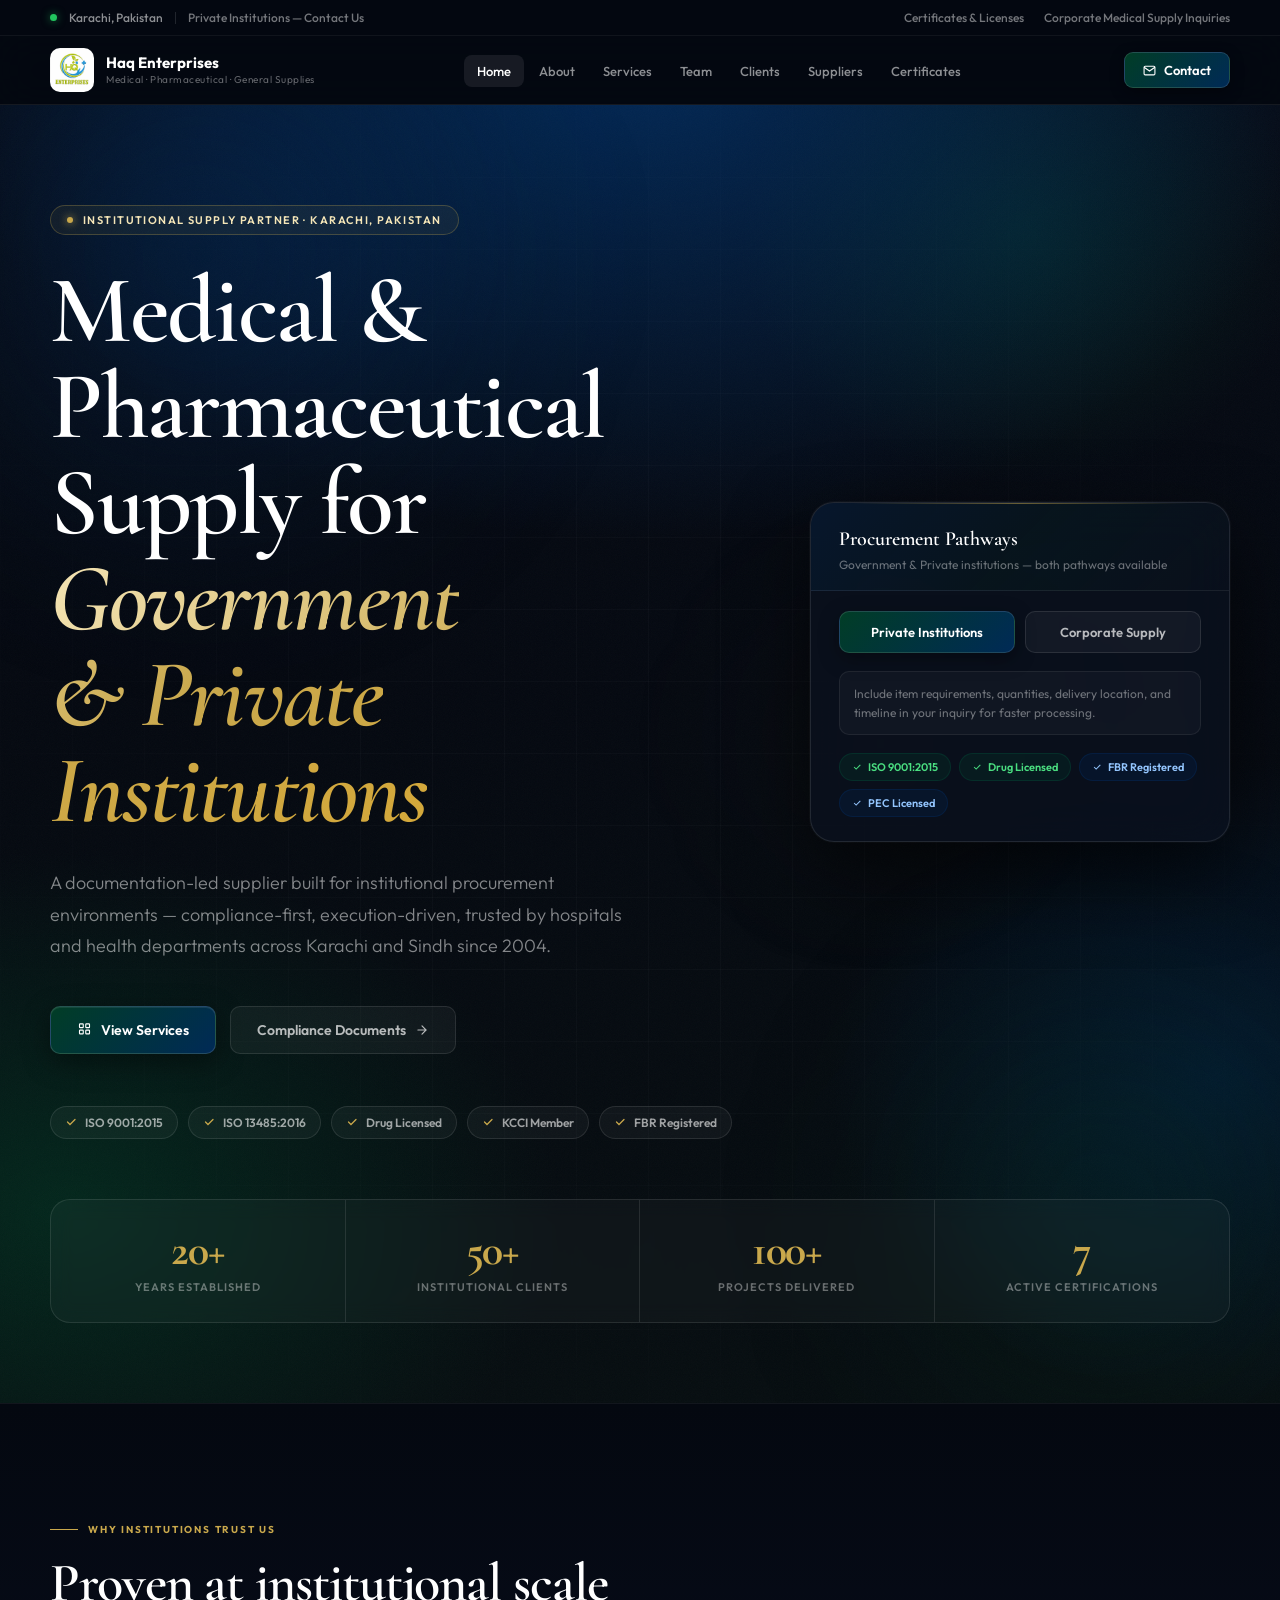
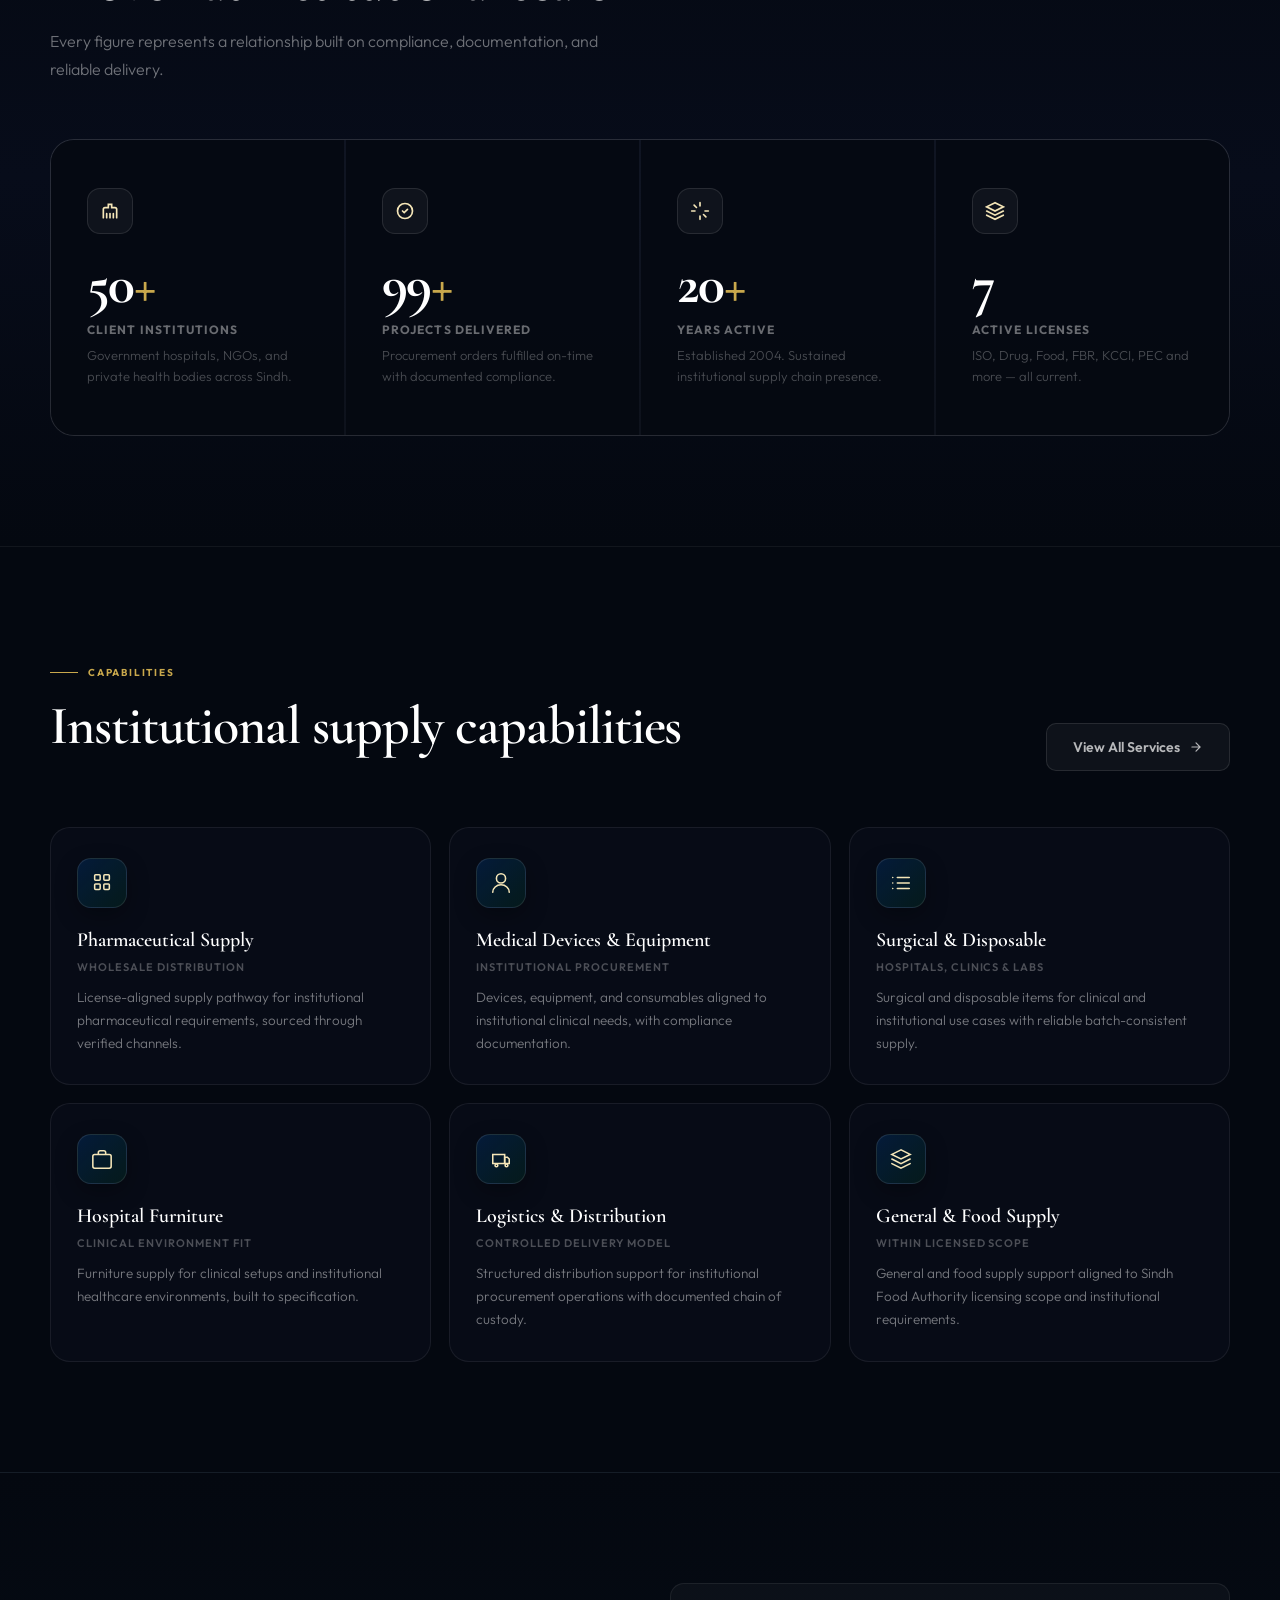
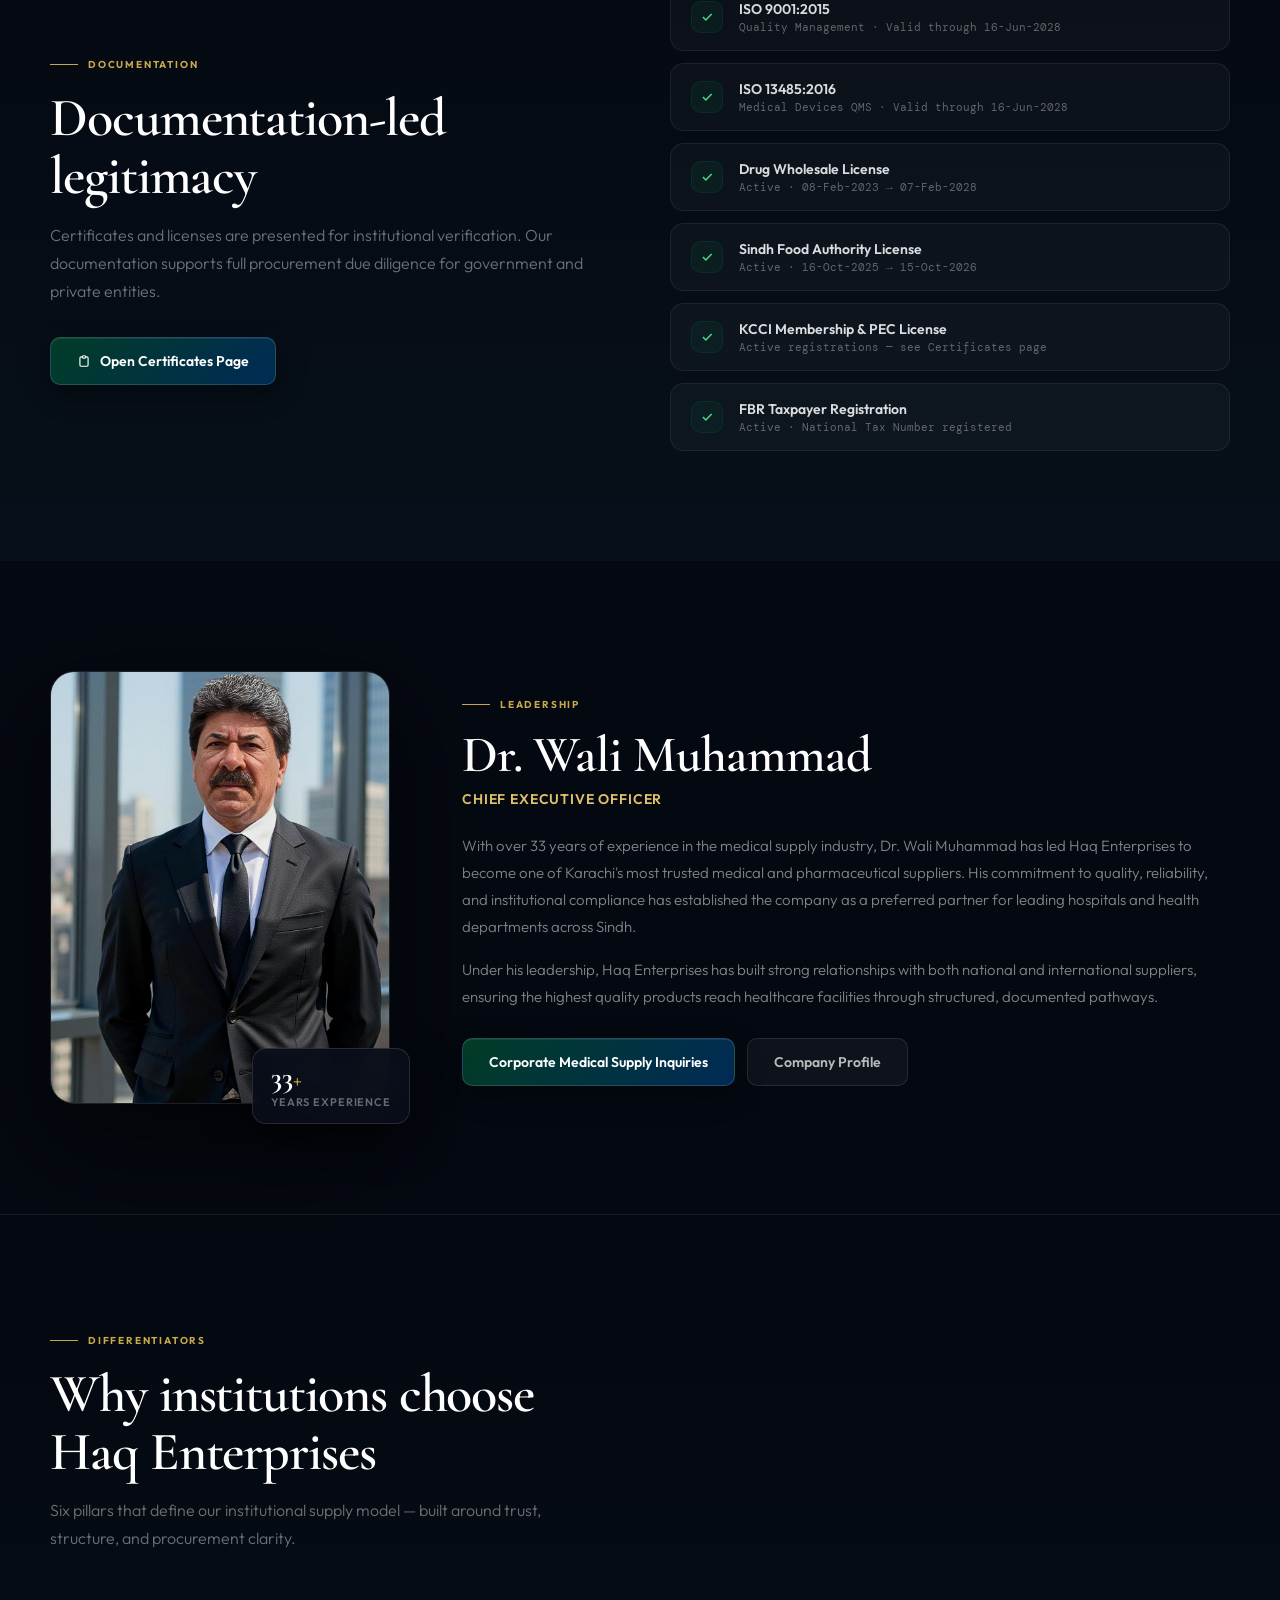
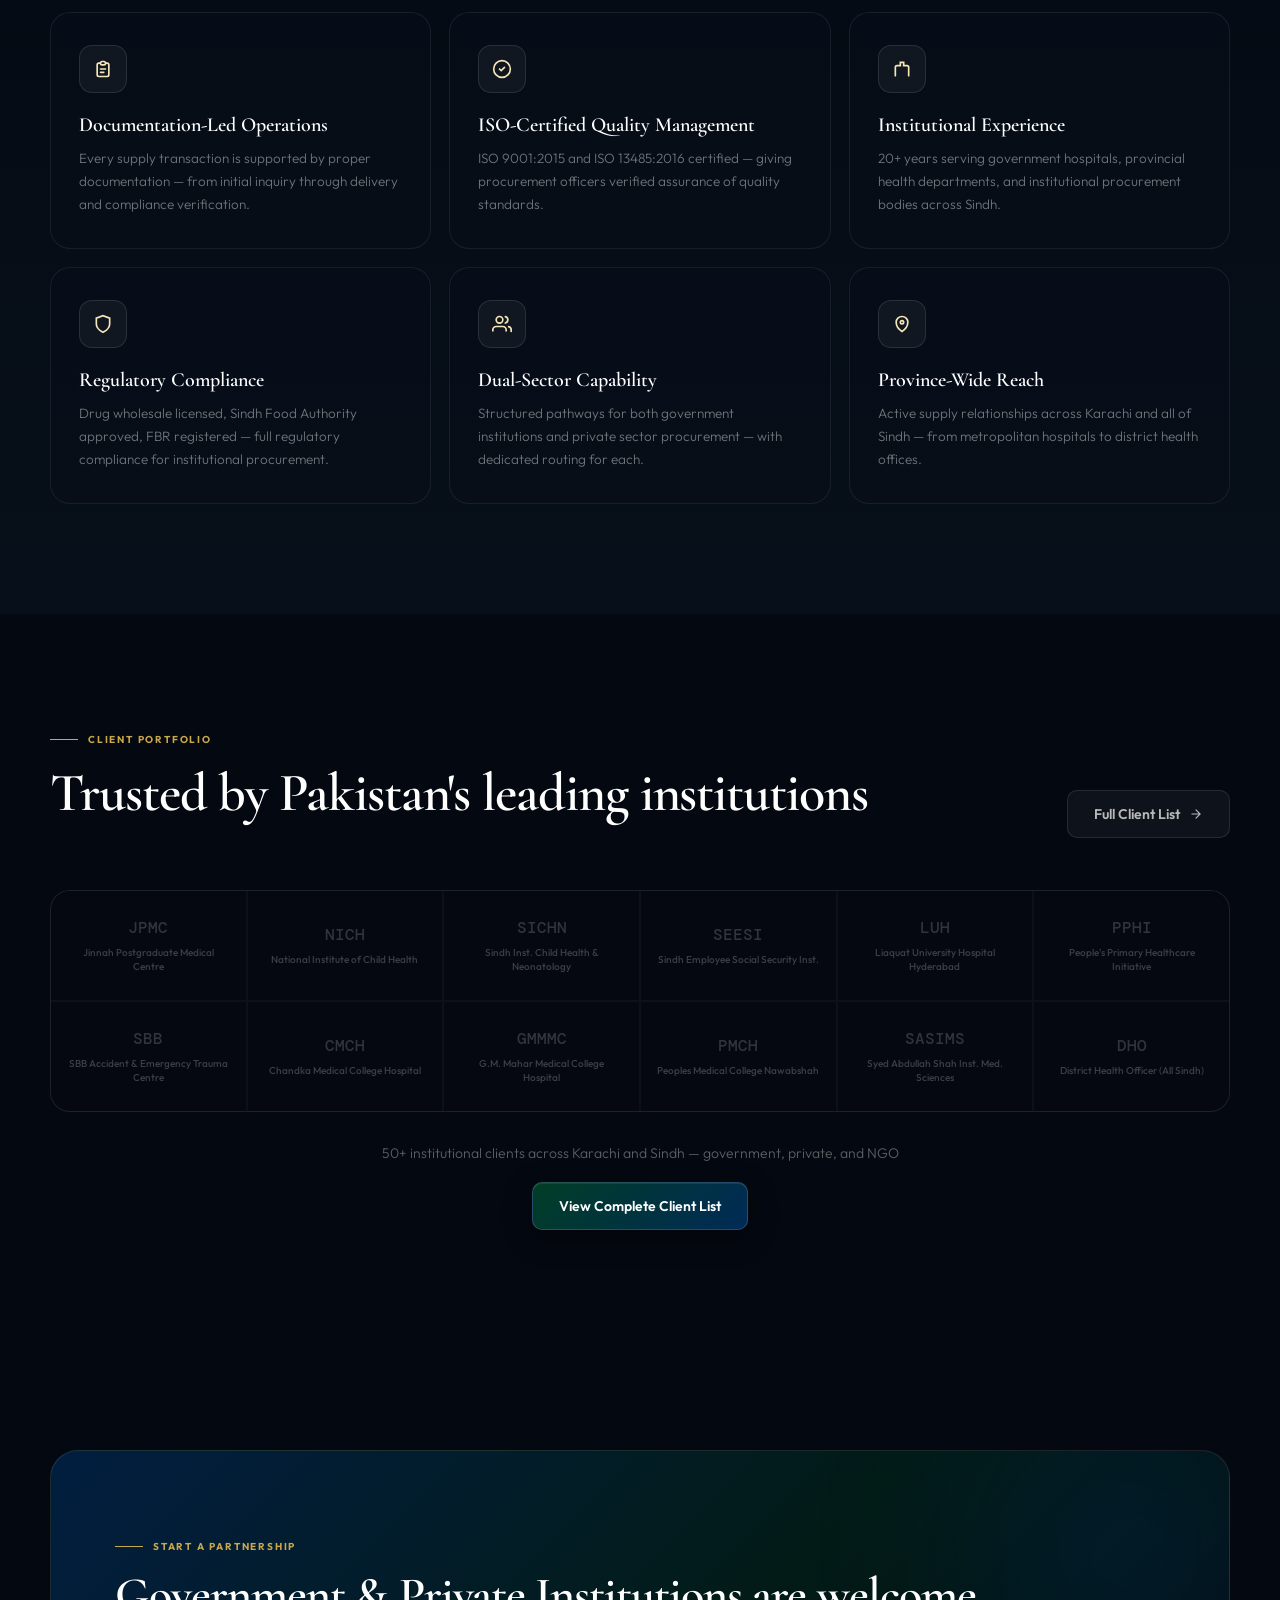
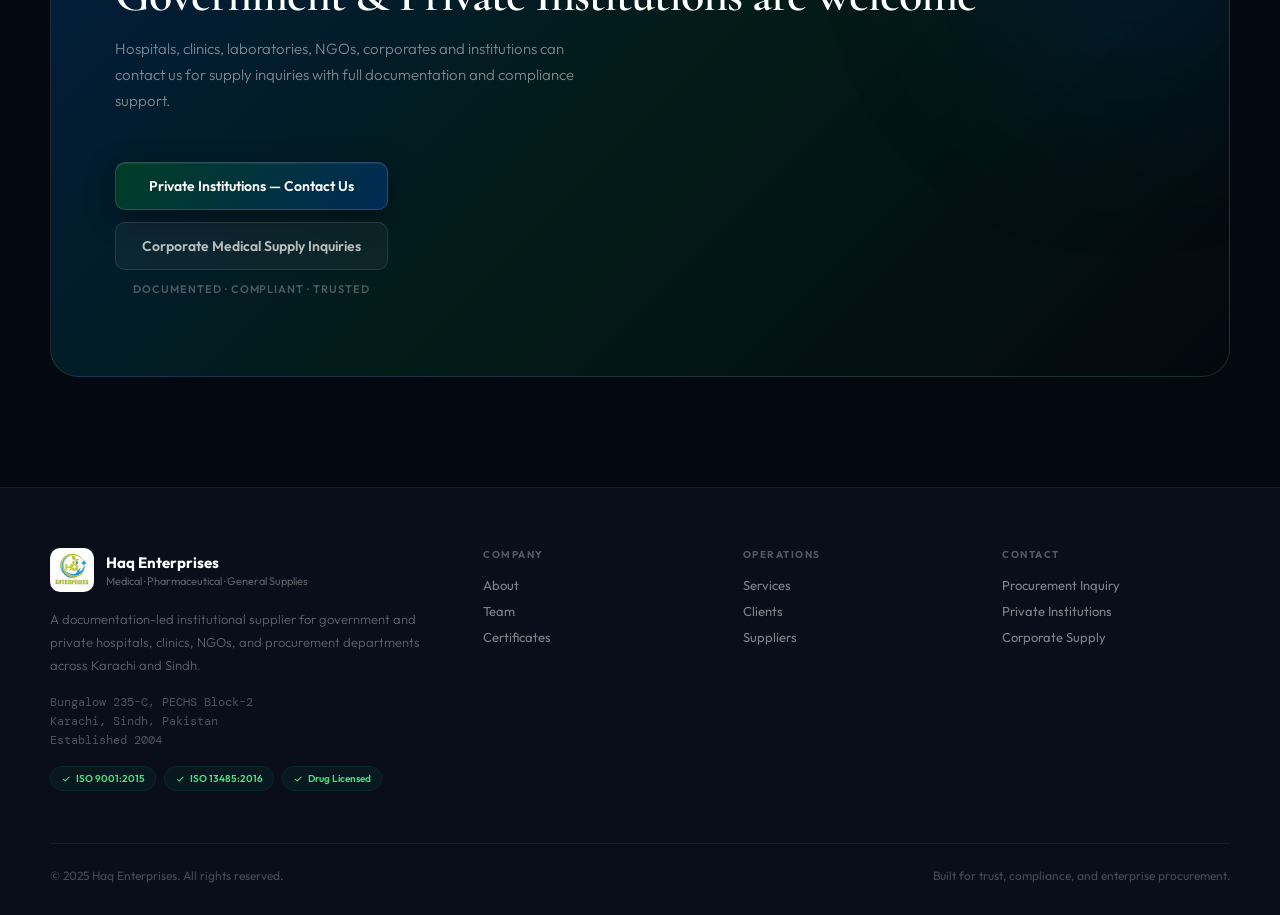
==== commit 98359f1f: "Update index.html" ====
--- a/index.html
+++ b/index.html
@@ -481,7 +481,7 @@
           <div class="hero-stats-strip" role="region" aria-label="Company statistics">
             <div class="hstat"><div class="hstat-num"><span class="count-up" data-target="20">0</span><span>+</span></div><div class="hstat-label">Years Established</div></div>
             <div class="hstat"><div class="hstat-num"><span class="count-up" data-target="50">0</span><span>+</span></div><div class="hstat-label">Institutional Clients</div></div>
-            <div class="hstat"><div class="hstat-num"><span class="count-up" data-target="100">0</span><span>+</span></div><div class="hstat-label">Projects Delivered</div></div>
+            <div class="hstat"><div class="hstat-num"><span class="count-up" data-target="100,000">99000</span><span>+</span></div><div class="hstat-label">Projects Delivered</div></div>
             <div class="hstat"><div class="hstat-num"><span class="count-up" data-target="7">0</span></div><div class="hstat-label">Active Certifications</div></div>
           </div>
         </div>
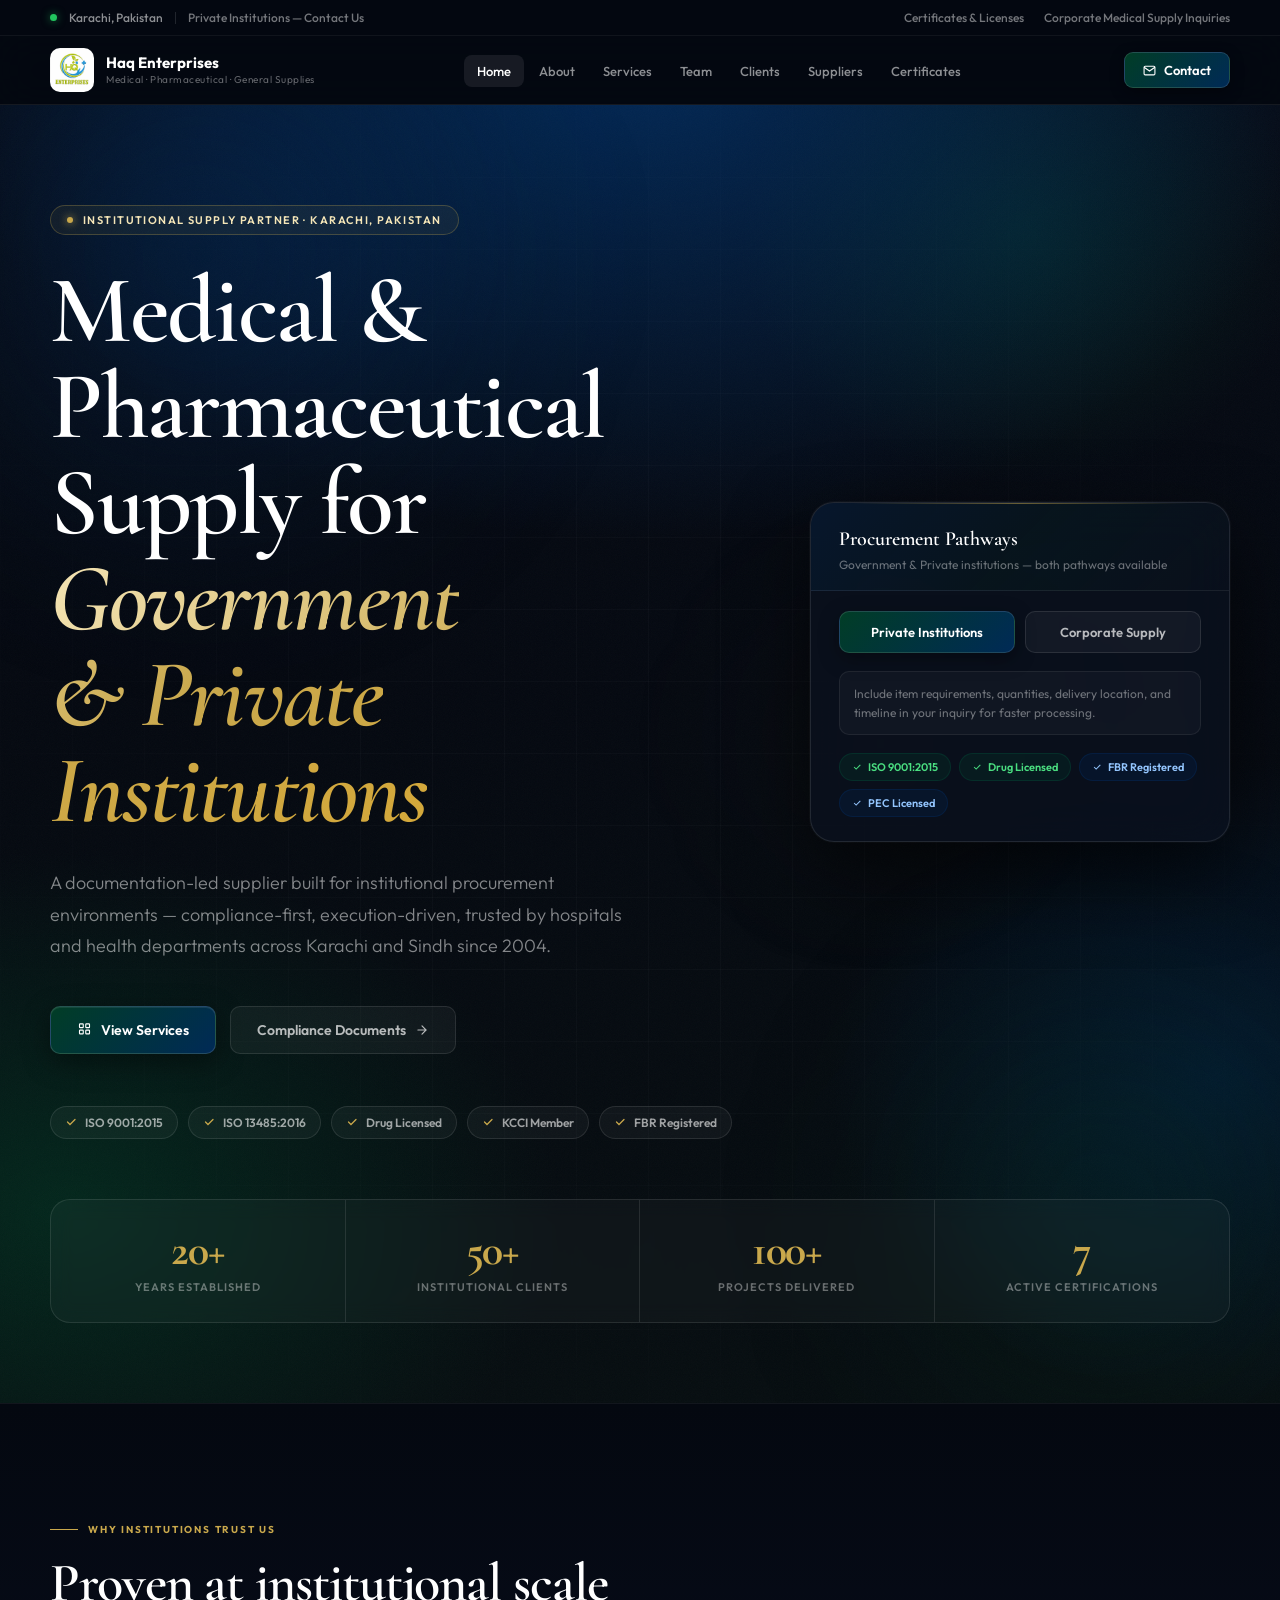
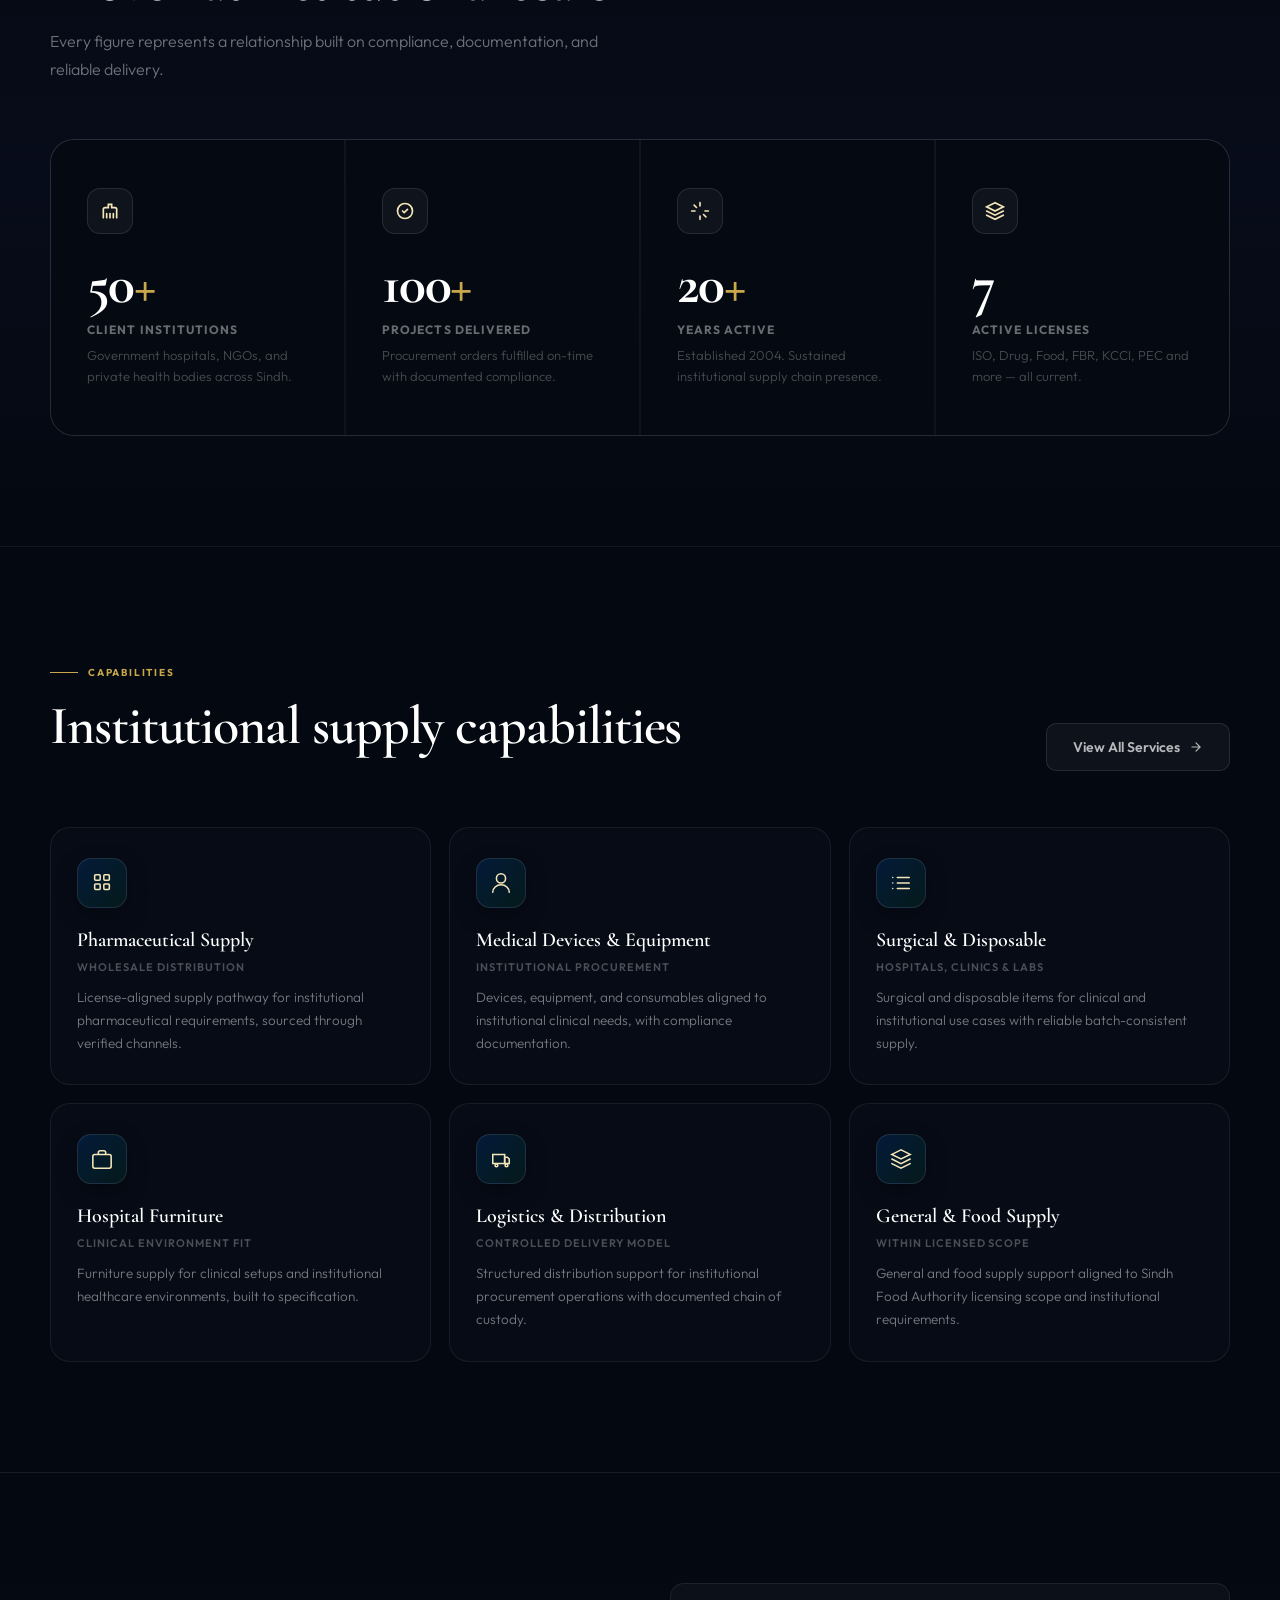
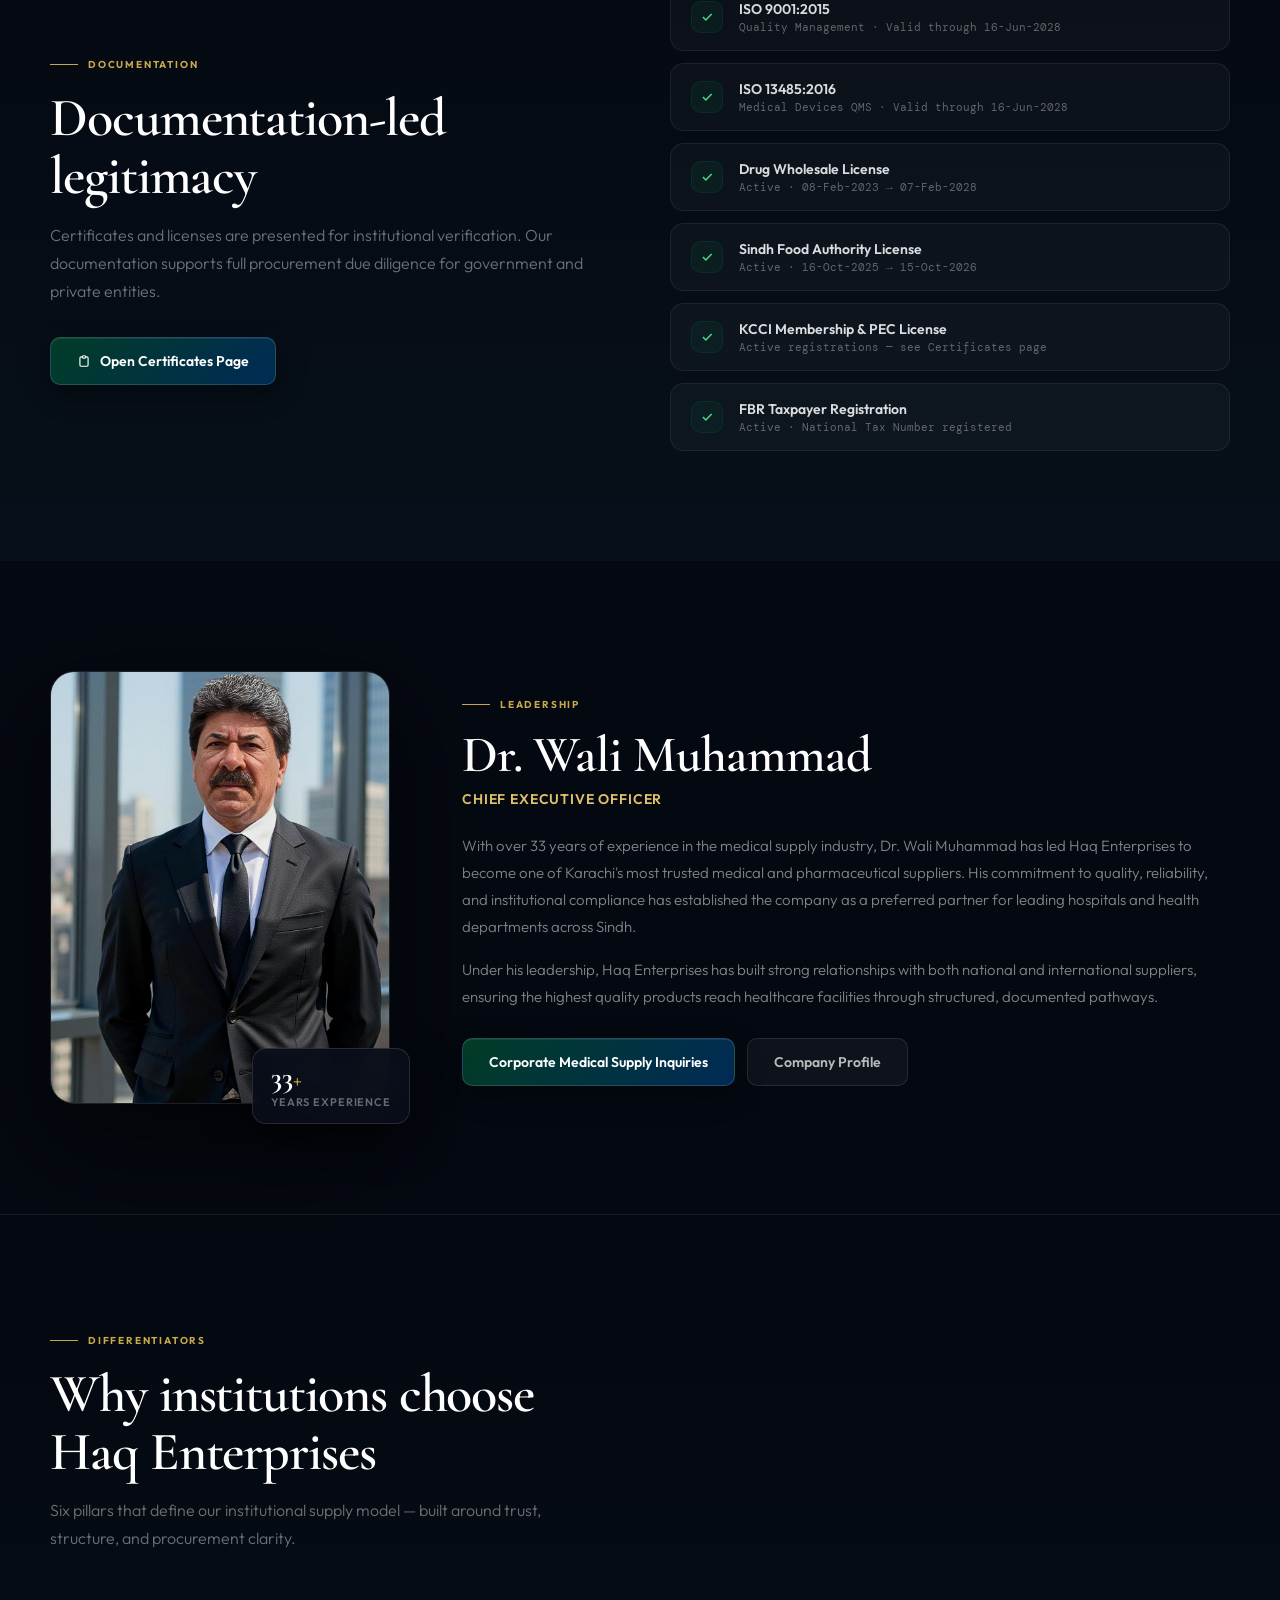
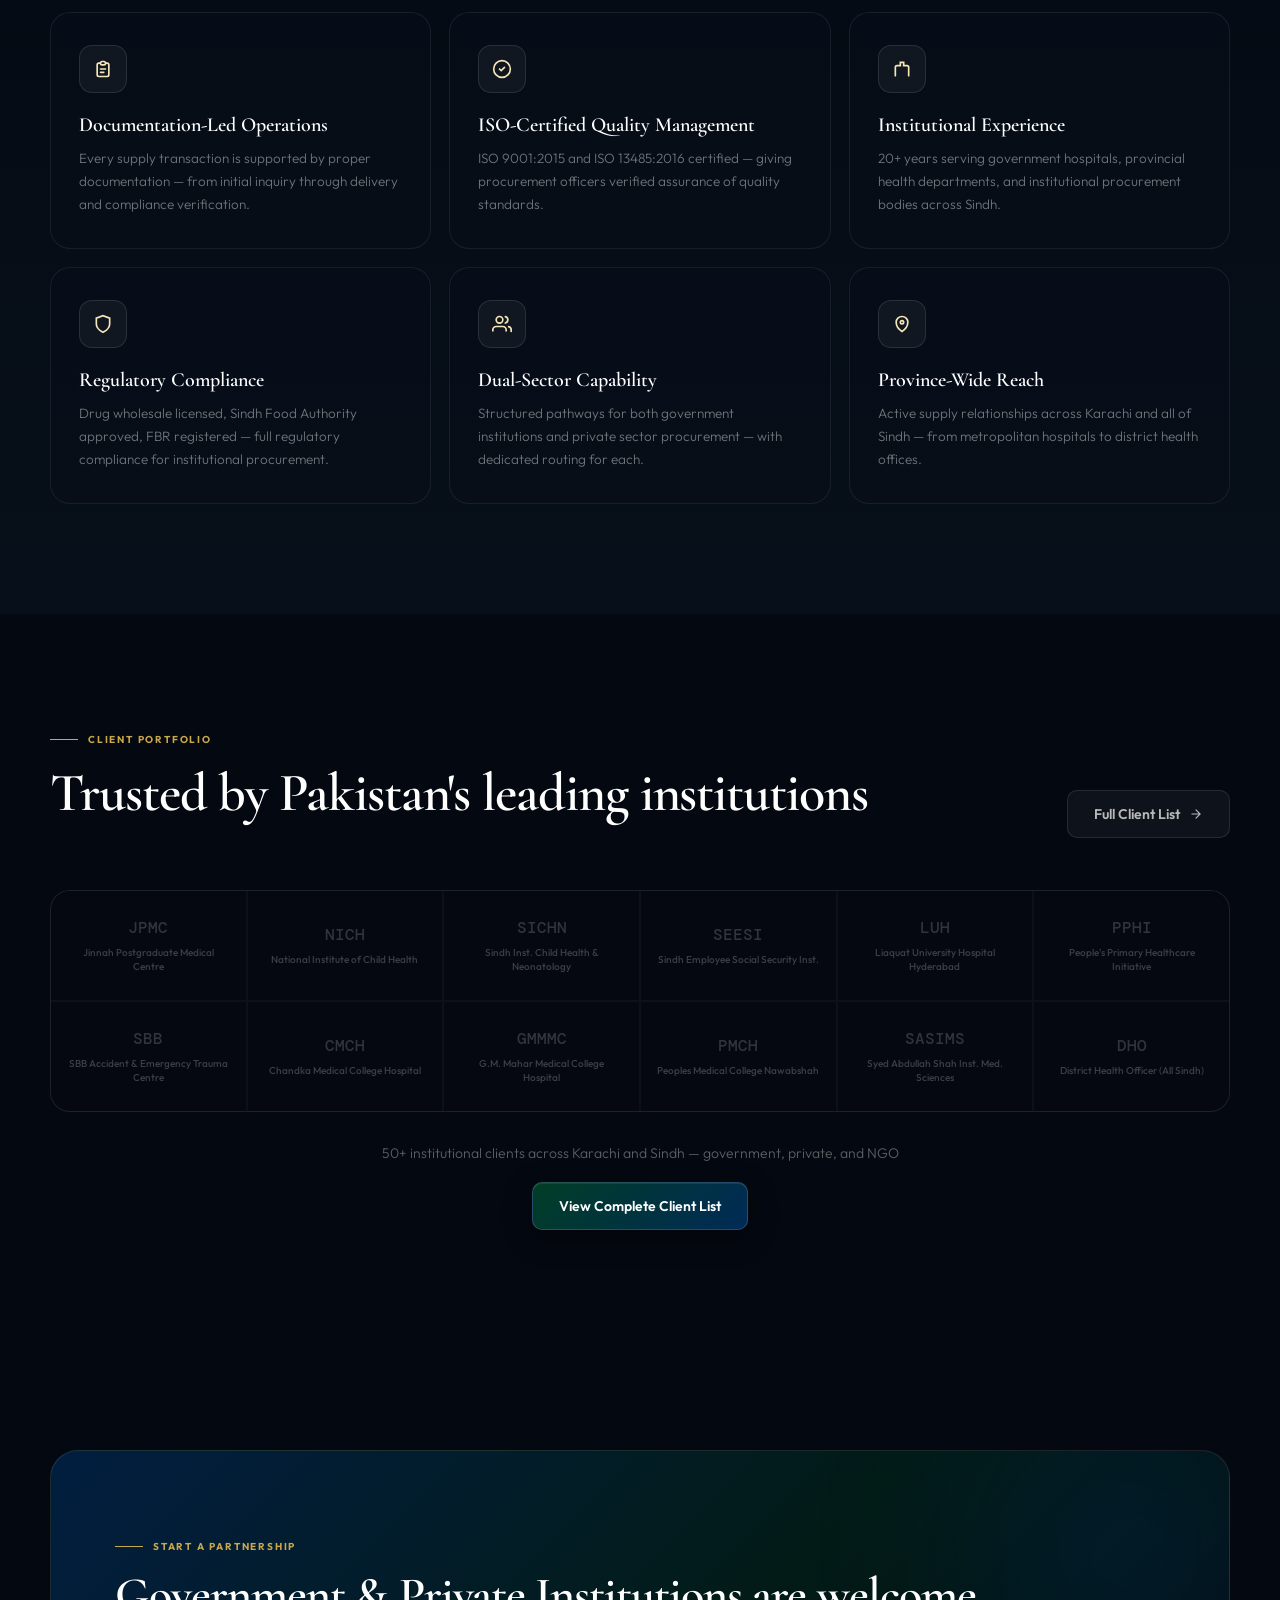
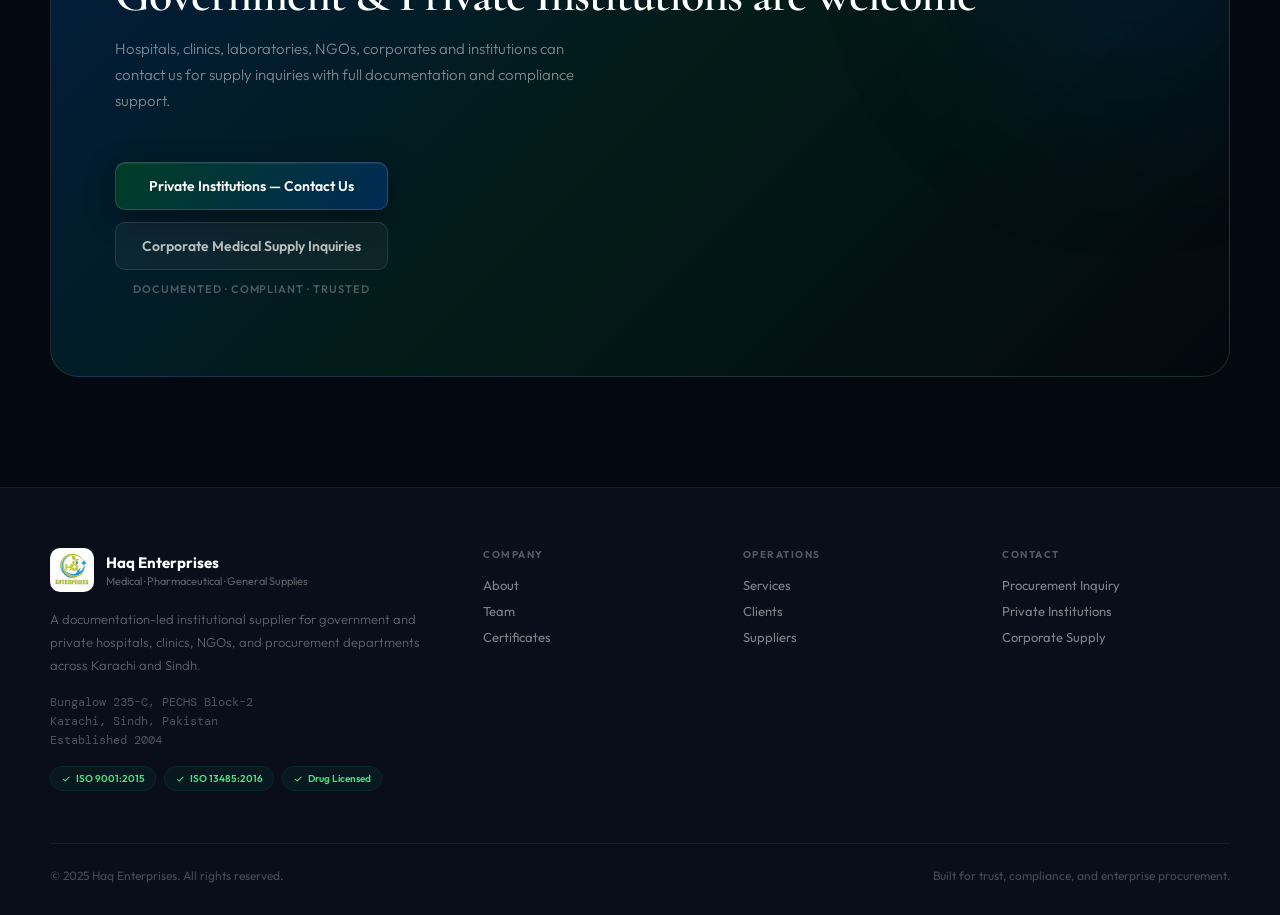
==== commit f9336612: "Add Vercel Speed Insights to project Implemented Vercel Speed Insights for Static HTML Website  ## S" ====
--- a/index.html
+++ b/index.html
@@ -333,6 +333,12 @@
       .reveal { opacity: 1; transform: none; }
     }
   </style>
+
+  <!-- Vercel Speed Insights -->
+  <script>
+    window.si = window.si || function () { (window.siq = window.siq || []).push(arguments); };
+  </script>
+  <script defer src="/_vercel/speed-insights/script.js"></script>
 </head>
 <body>
 
